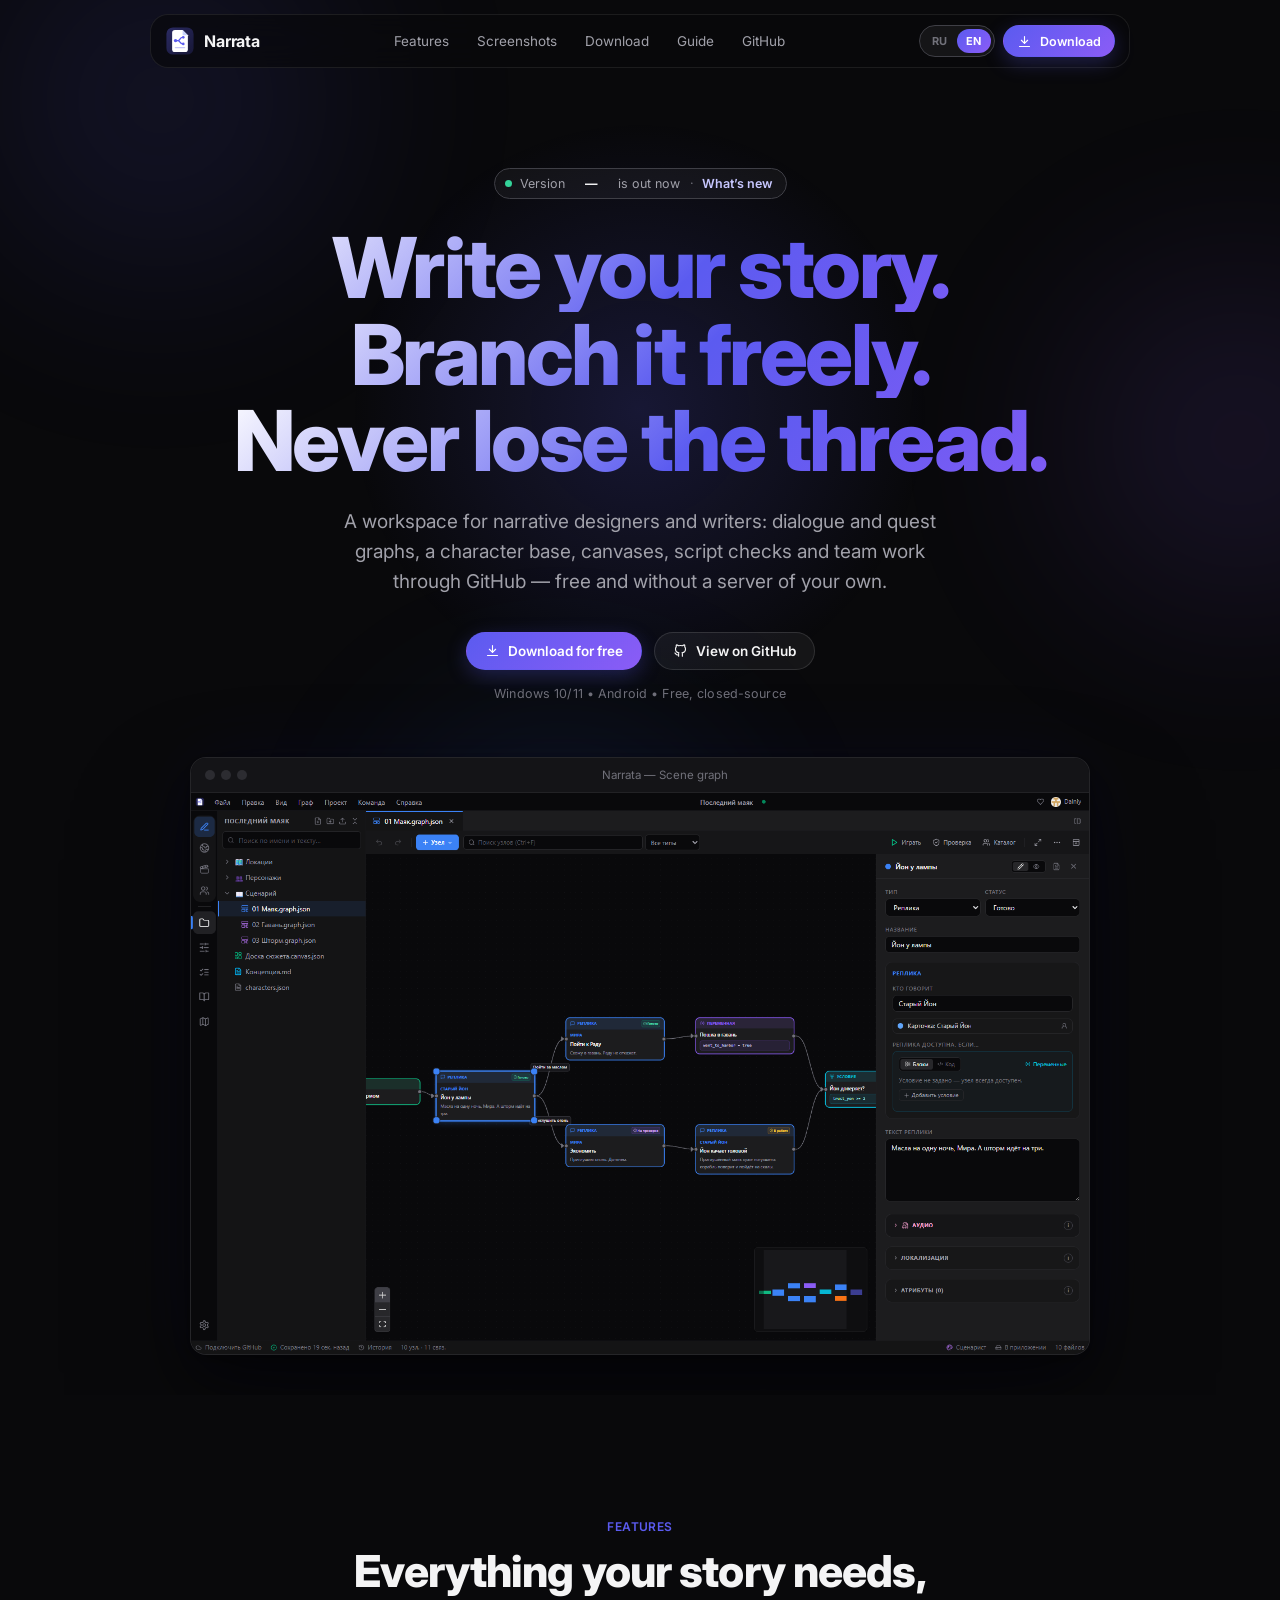
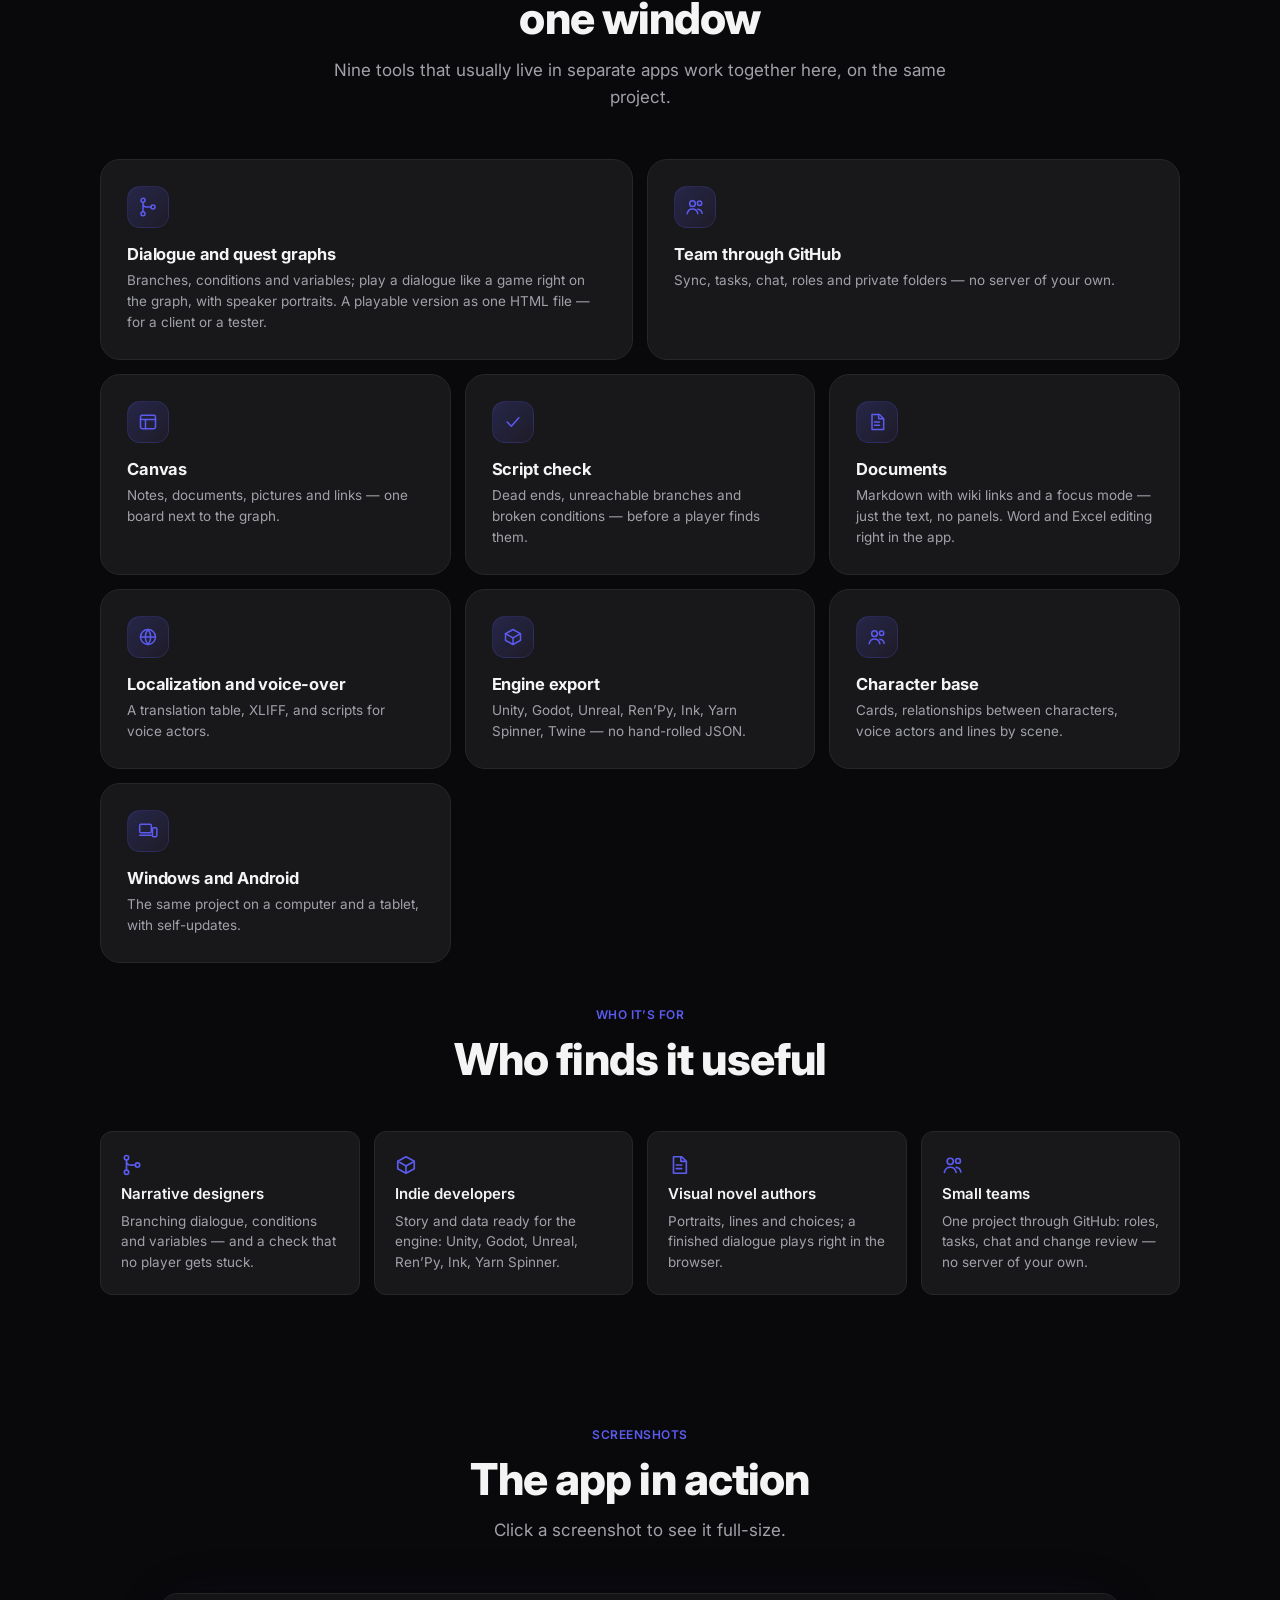
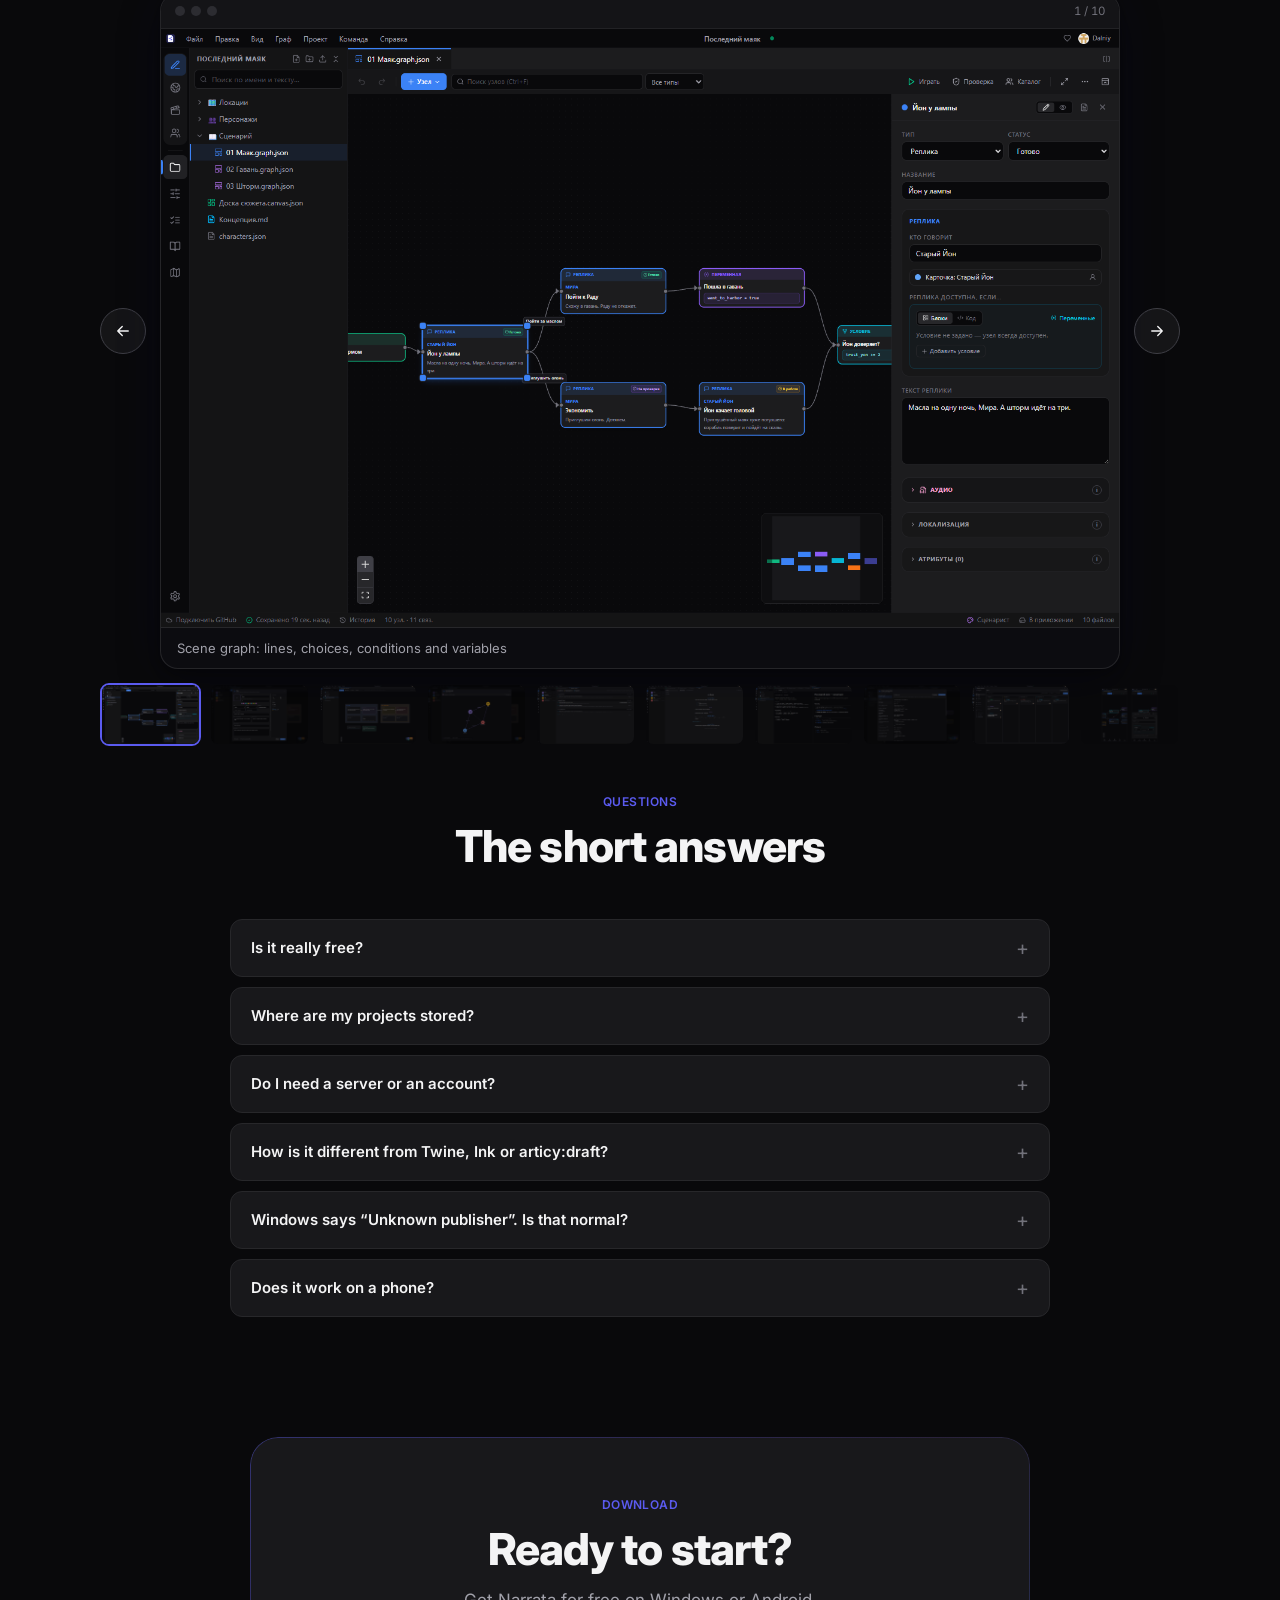
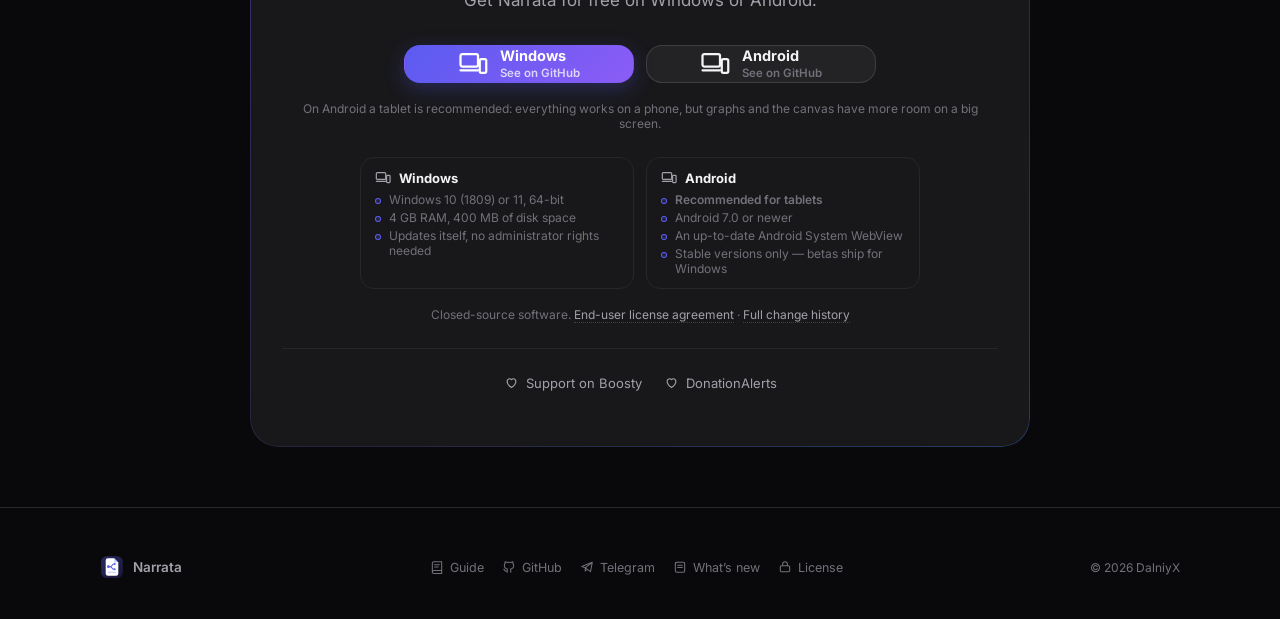
==== docs/index.html @ 2a64afdf "Сайт: index.html" ====
<!doctype html>
<html lang="ru" class="i18n-boot">
<head>
<meta charset="UTF-8">
<meta name="viewport" content="width=device-width, initial-scale=1, maximum-scale=1, user-scalable=no, viewport-fit=cover">
<title>Narrata — рабочая среда нарративного дизайнера</title>
<meta name="description" content="Графы диалогов и квестов, база персонажей, холст, проверка сценария и команда через GitHub — без своего сервера. Windows и Android.">
<meta name="theme-color" content="#09090b">
<link rel="icon" type="image/svg+xml" href="icon.svg">

<!-- Open Graph: сама страница может стать превью при расшаривании ссылки -->
<meta property="og:type" content="website">
<meta property="og:site_name" content="Narrata">
<meta property="og:title" content="Narrata — рабочая среда нарративного дизайнера">
<meta property="og:description" content="Графы диалогов и квестов, база персонажей, холст, проверка сценария и команда через GitHub — без своего сервера.">
<!-- Превью ссылки: карточка «Превью ссылки на сайт» из Narrata Studio (npm run og:image). Адрес — абсолютный: так его понимают Telegram, Discord и соцсети. -->
<meta property="og:image" content="https://dalniyx.github.io/narrata-releases/og-image.png">
<meta property="og:image:width" content="1200">
<meta property="og:image:height" content="630">
<meta property="og:url" content="https://dalniyx.github.io/narrata-releases/">
<meta name="twitter:card" content="summary_large_image">
<meta name="twitter:image" content="https://dalniyx.github.io/narrata-releases/og-image.png">

<link rel="preconnect" href="https://fonts.googleapis.com">
<link rel="preconnect" href="https://fonts.gstatic.com" crossorigin>
<link href="https://fonts.googleapis.com/css2?family=Inter:wght@400;500;600;700;800&display=swap" rel="stylesheet">

<link rel="stylesheet" href="site.css?v=2ef91d8f">
</head>
<body>

<a class="skip-link" href="#main" data-i18n="skip">К содержимому</a>
<div class="scroll-progress" id="scrollProgress"></div>

<div class="ambient" aria-hidden="true"><span></span><span></span><span></span></div>

<!-- спрайт иконок: один набор, переиспользуется через <use> -->
<svg width="0" height="0" style="position:absolute" aria-hidden="true">
  <defs>
    <linearGradient id="logoGrad" x1="0" y1="0" x2="1" y2="1">
      <stop offset="0" stop-color="#2a2a63"/><stop offset="1" stop-color="#171736"/>
    </linearGradient>
    <symbol id="i-logo" viewBox="0 0 512 512">
      <rect x="24" y="24" width="464" height="464" rx="112" fill="url(#logoGrad)"/>
      <g transform="translate(256 256) scale(1.12) translate(-256 -256)">
        <path d="M136 132 a44 44 0 0 1 44 -44 h116 l80 80 v212 a44 44 0 0 1 -44 44 h-152 a44 44 0 0 1 -44 -44 z" fill="#ffffff"/>
        <path d="M296 88 l80 80 h-80 z" fill="#c7d2fe"/>
        <g stroke="#5b5bf0" stroke-width="20" stroke-linecap="round" fill="none">
          <path d="M196 250 H224 C 256 250, 256 200, 292 200"/>
          <path d="M224 250 C 256 250, 256 300, 292 300"/>
          <path d="M186 356 H326" opacity="0.35"/>
        </g>
        <circle cx="188" cy="250" r="26" fill="#5b5bf0"/>
        <circle cx="306" cy="200" r="20" fill="#5b5bf0"/>
        <circle cx="306" cy="300" r="20" fill="#5b5bf0"/>
      </g>
    </symbol>
    <symbol id="i-download" viewBox="0 0 24 24"><path d="M12 4v11M7 10l5 5 5-5M4 20h16"/></symbol>
    <symbol id="i-github" viewBox="0 0 24 24"><path d="M9 19c-4.3 1.4-4.3-2.5-6-3m12 5v-3.5c0-1 .1-1.4-.5-2 2.8-.3 5.5-1.4 5.5-6a4.6 4.6 0 0 0-1.3-3.2 4.2 4.2 0 0 0-.1-3.2s-1.1-.3-3.5 1.3a12.3 12.3 0 0 0-6.2 0C6.5 2.8 5.4 3.1 5.4 3.1a4.2 4.2 0 0 0-.1 3.2A4.6 4.6 0 0 0 4 9.5c0 4.6 2.7 5.7 5.5 6-.6.6-.6 1.2-.5 2V21"/></symbol>
    <symbol id="i-branch" viewBox="0 0 24 24"><circle cx="6" cy="4" r="2.4"/><circle cx="6" cy="20" r="2.4"/><circle cx="18" cy="12" r="2.4"/><path d="M6 6.4v11.2M6 8c0 5 5 4 10 4"/></symbol>
    <symbol id="i-users" viewBox="0 0 24 24"><circle cx="9" cy="8" r="3.4"/><path d="M2.6 20c.8-3.6 3.3-5.6 6.4-5.6s5.6 2 6.4 5.6"/><circle cx="17.5" cy="7.5" r="2.6"/><path d="M15.4 14.6c2.6.2 4.6 2 5.2 5"/></symbol>
    <symbol id="i-layout" viewBox="0 0 24 24"><rect x="3" y="4" width="18" height="16" rx="2"/><path d="M3 9h18M9 9v11"/></symbol>
    <symbol id="i-check" viewBox="0 0 24 24"><path d="M5 12l5 5 9-10"/></symbol>
    <symbol id="i-file" viewBox="0 0 24 24"><path d="M6 3h9l5 5v13H6z"/><path d="M14 3v5h5M9 12h6M9 16h6"/></symbol>
    <symbol id="i-globe" viewBox="0 0 24 24"><circle cx="12" cy="12" r="9"/><path d="M3 12h18M12 3a14 14 0 0 1 0 18M12 3a14 14 0 0 0 0 18"/></symbol>
    <symbol id="i-package" viewBox="0 0 24 24"><path d="M21 8l-9-5-9 5 9 5 9-5z"/><path d="M3 8v8l9 5 9-5V8M12 13v8"/></symbol>
    <symbol id="i-devices" viewBox="0 0 24 24"><rect x="2" y="4" width="14" height="10" rx="1.4"/><path d="M2 17h14"/><rect x="17.4" y="8" width="5.2" height="11" rx="1.2"/></symbol>
    <symbol id="i-lock" viewBox="0 0 24 24"><rect x="4" y="10" width="16" height="10" rx="2"/><path d="M8 10V7a4 4 0 0 1 8 0v3"/></symbol>
    <symbol id="i-heart" viewBox="0 0 24 24"><path d="M12 20s-7-4.4-7-10a4 4 0 0 1 7-2.6A4 4 0 0 1 19 10c0 5.6-7 10-7 10z"/></symbol>
    <symbol id="i-scroll" viewBox="0 0 24 24"><path d="M7 4h11a2 2 0 0 1 2 2v13a2 2 0 0 1-2 2H7a3 3 0 0 1-3-3V7a3 3 0 0 1 3-3z"/><path d="M4 7a3 3 0 0 1 3-3M8 9h8M8 13h8"/></symbol>
    <symbol id="i-x" viewBox="0 0 24 24"><path d="M6 6l12 12M18 6L6 18"/></symbol>
    <symbol id="i-arrow" viewBox="0 0 24 24"><path d="M5 12h14M13 6l6 6-6 6"/></symbol>
    <symbol id="i-book" viewBox="0 0 24 24"><path d="M4 5.5A2.5 2.5 0 0 1 6.5 3H20v15H6.5A2.5 2.5 0 0 0 4 20.5z"/><path d="M4 20.5A2.5 2.5 0 0 0 6.5 23H20v-5M8 8h8M8 12h6"/></symbol>
    <symbol id="i-send" viewBox="0 0 24 24"><path d="M21 4L3 11l6 2.5M21 4l-3 16-9-6.5M21 4L9 13.5V19l3-3"/></symbol>
    <symbol id="i-star" viewBox="0 0 24 24"><path d="M12 3l2.8 5.9 6.4.7-4.8 4.4 1.3 6.3L12 17.2 6.3 20.3l1.3-6.3-4.8-4.4 6.4-.7z"/></symbol>
  </defs>
</svg>

<header class="site" id="siteHeader">
  <nav class="nav-row" data-i18n-aria="nav.ariaMain" aria-label="Основная навигация">
    <a href="#top" class="brand">
      <svg class="logo-mark" aria-hidden="true"><use href="#i-logo"/></svg>
      <span class="brand-name">Narrata</span>
    </a>
    <div class="nav-links" id="navLinks">
      <a href="#features" data-i18n="nav.features">Возможности</a>
      <a href="#screenshots" data-i18n="nav.screenshots">Скриншоты</a>
      <a href="#roadmap" data-i18n="nav.roadmap" id="navRoadmap" hidden>Планы</a>
      <a href="#download" data-i18n="nav.download">Загрузка</a>
      <a href="guide.html" data-i18n="nav.guide">Руководство</a>
      <a data-link="github" href="https://github.com/DalniyX/narrata-releases" target="_blank" rel="noopener">GitHub</a>
    </div>
    <div class="nav-right">
      <a class="nav-guide" href="guide.html" data-i18n-aria="nav.guide" aria-label="Руководство" title="Руководство"><svg class="icon" aria-hidden="true"><use href="#i-book"/></svg></a>
      <div class="lang-switch" id="langSwitch" data-lang="ru" role="group" aria-label="Язык страницы / Page language">
        <span class="lang-thumb" aria-hidden="true"></span>
        <button type="button" data-lang-btn="ru" aria-pressed="true">RU</button>
        <button type="button" data-lang-btn="en" aria-pressed="false">EN</button>
      </div>
      <a class="btn btn-primary btn-sm" id="navDownload" data-link="latest" href="https://github.com/DalniyX/narrata-releases/releases/latest">
        <svg class="icon" aria-hidden="true"><use href="#i-download"/></svg>
        <span data-i18n="nav.cta">Скачать</span>
      </a>
    </div>
  </nav>
</header>

<main id="main">

  <!-- ===== HERO ===== -->
  <section class="hero" id="top">
    <div class="cursor-glow" id="cursorGlow" aria-hidden="true"></div>
    <div class="container" style="position:relative">

      <div class="reveal">
        <a class="badge" id="badgeLink" href="changelog.html">
          <span class="dot" aria-hidden="true"></span>
          <span data-i18n="hero.badgePrefix">Версия</span>&nbsp;<b id="badgeVersion"><span class="skel"></span></b>&nbsp;<span data-i18n="hero.badgeSuffix">уже доступна</span>
          <span class="more" data-i18n="hero.badgeMore">Что нового</span>
        </a>
      </div>

      <h1 class="reveal d1">
        <span class="grad" data-i18n="hero.line1">Пишите истории.</span>
        <span class="grad" data-i18n="hero.line2">Стройте миры.</span>
        <span class="grad" data-i18n="hero.line3">Не теряйте нить.</span>
      </h1>

      <p class="lead reveal d2" style="margin-left:auto;margin-right:auto" data-i18n="hero.subtitle">
        Рабочая среда нарративного дизайнера и сценариста: графы диалогов и квестов, база персонажей, холст,
        проверка сценария и командная работа через GitHub — бесплатно и без своего сервера.
      </p>

      <div class="hero-cta reveal d3">
        <a class="btn btn-primary" id="heroDownload" data-link="latest" href="https://github.com/DalniyX/narrata-releases/releases/latest">
          <svg class="icon" aria-hidden="true"><use href="#i-download"/></svg>
          <span id="heroDownloadLabel" data-i18n="hero.cta">Скачать бесплатно</span>
        </a>
        <a class="btn btn-glass" data-link="github" href="https://github.com/DalniyX/narrata-releases" target="_blank" rel="noopener">
          <svg class="icon" aria-hidden="true"><use href="#i-github"/></svg>
          <span data-i18n="hero.ctaGithub">Репозиторий на GitHub</span>
        </a>
      </div>

      <p class="hero-req reveal d3" data-i18n="hero.requirements">Windows 10/11 • Android • Бесплатно, закрытый код</p>

      <div class="stat-row reveal d4" id="statRow" hidden>
        <span class="stat" id="statStarsWrap" hidden><svg class="icon" aria-hidden="true"><use href="#i-star"/></svg><b id="statStars">0</b>&nbsp;<span data-i18n="hero.statStars">на GitHub</span></span>
        <span class="stat" id="statDownloadsWrap" hidden><svg class="icon" aria-hidden="true"><use href="#i-download"/></svg><b id="statDownloads">0</b>&nbsp;<span data-i18n="hero.statDownloads">скачиваний</span></span>
      </div>

      <div class="mockup-wrap reveal d4">
        <div class="mockup">
          <div class="mockup-bar">
            <div class="dots"><i></i><i></i><i></i></div>
            <span class="title" id="mockupTitle" data-i18n="hero.mockupTitle">Narrata — Граф сцены</span>
          </div>
          <div class="mockup-imgwrap">
            <img src="screenshots/01-graph.png" width="1600" height="1000" alt="" loading="eager" fetchpriority="high">
          </div>
        </div>
      </div>
    </div>
  </section>

  <!-- ===== FEATURES ===== -->
  <section class="features" id="features">
    <div class="container">
      <div class="section-head reveal">
        <span class="eyebrow" data-i18n="features.eyebrow">Возможности</span>
        <h2 class="title" data-i18n="features.title">Всё для истории — в одном окне</h2>
        <p class="lead" data-i18n="features.subtitle">Девять сред, которые обычно живут в разных программах, здесь работают вместе с одним проектом.</p>
      </div>

      <div class="bento" id="bento"><!-- карточки вставляются скриптом из словаря --></div>
    </div>
  </section>

  <!-- ===== ДЛЯ КОГО ===== -->
  <section class="audience" id="audience">
    <div class="container">
      <div class="section-head reveal">
        <span class="eyebrow" data-i18n="audience.eyebrow">Для кого</span>
        <h2 class="title" data-i18n="audience.title">Кому это пригодится</h2>
      </div>
      <div class="aud-grid">
        <div class="aud-card reveal"><svg class="icon" aria-hidden="true"><use href="#i-branch"/></svg><b data-i18n="audience.narrative">Нарративным дизайнерам</b><span data-i18n="audience.narrativeText">Ветвящиеся диалоги, условия и переменные — и проверка, что игрок нигде не застрянет.</span></div>
        <div class="aud-card reveal d1"><svg class="icon" aria-hidden="true"><use href="#i-package"/></svg><b data-i18n="audience.indie">Инди-разработчикам</b><span data-i18n="audience.indieText">История и данные готовы к движку: Unity, Godot, Unreal, Ren’Py, Ink, Yarn Spinner.</span></div>
        <div class="aud-card reveal d2"><svg class="icon" aria-hidden="true"><use href="#i-file"/></svg><b data-i18n="audience.novel">Авторам визуальных новелл</b><span data-i18n="audience.novelText">Портреты, реплики и выборы; готовый диалог можно пройти прямо в браузере.</span></div>
        <div class="aud-card reveal d3"><svg class="icon" aria-hidden="true"><use href="#i-users"/></svg><b data-i18n="audience.teams">Небольшим командам</b><span data-i18n="audience.teamsText">Общий проект через GitHub: роли, задачи, чат и проверка правок — без своего сервера.</span></div>
      </div>
    </div>
  </section>

  <!-- ===== GALLERY ===== -->
  <section class="gallery" id="screenshots">
    <div class="container">
      <div class="section-head reveal">
        <span class="eyebrow" data-i18n="gallery.eyebrow">Скриншоты</span>
        <h2 class="title" data-i18n="gallery.title">Программа в деле</h2>
        <p class="lead" data-i18n="gallery.subtitle">Щёлкните по снимку, чтобы рассмотреть крупнее.</p>
      </div>

      <div class="showcase reveal">
        <button type="button" class="sc-arrow" id="scPrev" data-i18n-aria="gallery.prev" aria-label="Назад"><svg class="icon" style="transform:scaleX(-1)" aria-hidden="true"><use href="#i-arrow"/></svg></button>
        <figure class="sc-frame">
          <div class="sc-bar">
            <div class="dots" aria-hidden="true"><i></i><i></i><i></i></div>
            <span class="sc-counter" id="scCounter">1 / 10</span>
          </div>
          <div class="sc-imgwrap" id="scImgWrap" role="button" tabindex="0" data-i18n-aria="gallery.zoom" aria-label="Смотреть крупнее"></div>
          <figcaption class="sc-cap" id="scCap"></figcaption>
        </figure>
        <button type="button" class="sc-arrow" id="scNext" data-i18n-aria="gallery.next" aria-label="Вперёд"><svg class="icon" aria-hidden="true"><use href="#i-arrow"/></svg></button>
      </div>
      <div class="thumb-rail reveal" id="thumbRail" data-i18n-aria="gallery.ariaLabel" aria-label="Скриншоты программы"></div>
    </div>
  </section>

  <!-- ===== ПЛАНЫ: roadmap.json из репозитория релизов, ведётся в Narrata Studio ===== -->
  <section class="roadmap" id="roadmap" hidden>
    <div class="container">
      <div class="section-head reveal">
        <span class="eyebrow" data-i18n="roadmap.eyebrow">Планы</span>
        <h2 class="title" data-i18n="roadmap.title">Что готовим дальше</h2>
        <p class="lead" data-i18n="roadmap.subtitle">Над чем идёт работа и что запланировано. Список обновляется вместе с программой.</p>
      </div>
      <div class="rm-grid" id="roadmapGrid"></div>
      <p class="rm-foot" id="roadmapFoot" hidden></p>
    </div>
  </section>

  <!-- ===== ЧАСТЫЕ ВОПРОСЫ ===== -->
  <section class="faq" id="faq">
    <div class="container">
      <div class="section-head reveal">
        <span class="eyebrow" data-i18n="faq.eyebrow">Вопросы</span>
        <h2 class="title" data-i18n="faq.title">Коротко о главном</h2>
      </div>
      <div class="faq-list reveal">
        <details class="faq-item"><summary data-i18n="faq.q1">Это правда бесплатно?</summary><p data-i18n="faq.a1">Да. Без подписок, рекламы и платных функций: все возможности доступны сразу. Поддержать разработку можно по желанию — на Boosty или разовым донатом.</p></details>
        <details class="faq-item"><summary data-i18n="faq.q2">Где хранятся мои проекты?</summary><p data-i18n="faq.a2">У вас: папкой на диске или внутри программы. Графы и документы — обычные файлы JSON и Markdown, их можно открыть и без Narrata. Ничего не уходит в интернет, пока вы сами не подключите репозиторий GitHub.</p></details>
        <details class="faq-item"><summary data-i18n="faq.q3">Нужен ли сервер или аккаунт?</summary><p data-i18n="faq.a3">Нет. Программа работает без аккаунта и без сервера. GitHub нужен, только если хотите синхронизацию между устройствами или командную работу — хватит бесплатного репозитория.</p></details>
        <details class="faq-item"><summary data-i18n="faq.q4">Чем отличается от Twine, Ink или articy:draft?</summary><p data-i18n="faq.a4">Narrata — рабочая среда целиком: граф, персонажи, документы и холст в одном проекте, с проверкой сценария и командной работой. Ink и Yarn Spinner — языки сценариев, и Narrata в них экспортирует; из Twine и Ink можно импортировать. От articy:draft отличается тем, что бесплатна и хранит проект обычными файлами.</p></details>
        <details class="faq-item"><summary data-i18n="faq.q5">Windows пишет «Неизвестный издатель». Это нормально?</summary><p data-i18n="faq.a5">Да. У установщика пока нет платной цифровой подписи. Нажмите «Подробнее» → «Выполнить в любом случае». Файлы выкладываются только на странице релизов GitHub — скачивайте оттуда.</p></details>
        <details class="faq-item"><summary data-i18n="faq.q6">Работает ли на телефоне?</summary><p data-i18n="faq.a6">Да, есть версия для Android с теми же проектами и самообновлением. Удобнее всего на планшете: графу и холсту нужен простор.</p></details>
      </div>
    </div>
  </section>

  <!-- ===== DOWNLOAD / CTA ===== -->
  <section class="download" id="download">
    <div class="container">
      <div class="cta-card reveal">
        <span class="eyebrow" data-i18n="download.eyebrow">Загрузка</span>
        <h2 class="title" data-i18n="download.title">Готовы начать?</h2>
        <p class="lead" data-i18n="download.subtitle">Скачайте Narrata бесплатно для Windows или Android.</p>

        <div class="download-grid">
          <a class="btn dl-btn btn-primary" id="dlWin" data-link="latest" href="https://github.com/DalniyX/narrata-releases/releases/latest">
            <svg class="icon platform-icon" aria-hidden="true"><use href="#i-devices"/></svg>
            <span class="dl-text"><b data-i18n="download.windows">Windows</b><small id="dlWinMeta" data-i18n="download.loading">Определяем версию…</small></span>
          </a>
          <a class="btn dl-btn btn-glass" id="dlAndroid" data-link="latest" href="https://github.com/DalniyX/narrata-releases/releases/latest">
            <svg class="icon platform-icon" aria-hidden="true"><use href="#i-devices"/></svg>
            <span class="dl-text"><b data-i18n="download.android">Android</b><small id="dlAndroidMeta" data-i18n="download.loading">Определяем версию…</small></span>
          </a>
        </div>

        <p class="fine-print" data-i18n="download.androidTablet">На Android рекомендуется планшет: на телефоне всё работает, но графам и холсту на большом экране просторнее.</p>
        <p class="fine-print" id="otherPlatformNote" hidden data-i18n="download.otherPlatform">Сборки для вашей системы нет — доступны Windows и Android.</p>

        <div class="req-grid" aria-label="Минимальные требования">
          <div class="req-card">
            <div class="req-head"><svg class="icon" aria-hidden="true"><use href="#i-devices"/></svg><b data-i18n="req.windows">Windows</b></div>
            <ul>
              <li data-i18n="req.winOs">Windows 10 (1809) или 11, 64-бит</li>
              <li data-i18n="req.winRam">4 ГБ памяти, 400 МБ на диске</li>
              <li data-i18n="req.winUpdates">Обновляется сама, без прав администратора</li>
            </ul>
          </div>
          <div class="req-card">
            <div class="req-head"><svg class="icon" aria-hidden="true"><use href="#i-devices"/></svg><b data-i18n="req.android">Android</b></div>
            <ul>
              <li data-i18n="req.androidTablet" style="font-weight:600">Рекомендуется для планшетов</li>
              <li data-i18n="req.androidOs">Android 7.0 и новее</li>
              <li data-i18n="req.androidWebView">Свежий Android System WebView</li>
              <li data-i18n="req.androidStable">Только стабильные версии — беты выходят для Windows</li>
            </ul>
          </div>
        </div>

        <p class="fine-print">
          <span data-i18n="download.closedSource">Программа с закрытым исходным кодом.</span>
          <a data-link="license" href="https://github.com/DalniyX/narrata-releases/blob/HEAD/LICENSE.md" target="_blank" rel="noopener" data-i18n="download.license">Лицензионное соглашение</a>
          <span class="sep">&middot;</span>
          <a href="changelog.html" id="changelogLink" data-i18n="download.changelog">История изменений</a>
        </p>

        <div class="support-row" id="supportRow">
          <a data-link="boosty" href="https://boosty.to/narrata/donate" target="_blank" rel="noopener">
            <svg class="icon" aria-hidden="true"><use href="#i-heart"/></svg>
            <span data-i18n="download.boosty">Поддержать на Boosty</span>
          </a>
          <a data-link="donationAlerts" href="https://dalink.to/dalniyx" target="_blank" rel="noopener">
            <svg class="icon" aria-hidden="true"><use href="#i-heart"/></svg>
            <span data-i18n="download.donationAlerts">DonationAlerts</span>
          </a>
          <a data-link="tbank" href="#" target="_blank" rel="noopener" hidden>
            <svg class="icon" aria-hidden="true"><use href="#i-heart"/></svg>
            <span data-i18n="download.tbank">Т-Банк</span>
          </a>
        </div>
      </div>
    </div>
  </section>

</main>

<footer>
  <div class="container foot-row">
    <div class="foot-brand">
      <svg class="logo-mark" aria-hidden="true"><use href="#i-logo"/></svg>
      Narrata
    </div>
    <div class="foot-links">
      <a href="guide.html"><svg class="icon" aria-hidden="true"><use href="#i-book"/></svg><span data-i18n="nav.guide">Руководство</span></a>
      <a data-link="github" href="https://github.com/DalniyX/narrata-releases" target="_blank" rel="noopener"><svg class="icon" aria-hidden="true"><use href="#i-github"/></svg>GitHub</a>
      <a data-link="telegram" href="https://t.me/DalniyX" target="_blank" rel="noopener"><svg class="icon" aria-hidden="true"><use href="#i-send"/></svg>Telegram</a>
      <a data-link="discord" href="#" target="_blank" rel="noopener" hidden><svg class="icon" aria-hidden="true"><use href="#i-users"/></svg>Discord</a>
      <a href="changelog.html" id="footChangelog"><svg class="icon" aria-hidden="true"><use href="#i-scroll"/></svg><span data-i18n="footer.changelog">История изменений</span></a>
      <a data-link="license" href="https://github.com/DalniyX/narrata-releases/blob/HEAD/LICENSE.md" target="_blank" rel="noopener"><svg class="icon" aria-hidden="true"><use href="#i-lock"/></svg><span data-i18n="footer.license">Лицензия</span></a>
    </div>
    <p class="foot-copy" id="copyLine">&copy; 2026 DalniyX</p>
  </div>
</footer>

<!-- ===== ЛАЙТБОКС ===== -->
<div class="lightbox" id="lightbox" role="dialog" aria-modal="true" aria-hidden="true">
  <button type="button" class="lb-close" id="lbClose" data-i18n-aria="lightbox.close" aria-label="Закрыть"><svg class="icon" aria-hidden="true"><use href="#i-x"/></svg></button>
  <button type="button" class="lb-arrow prev" id="lbPrev" data-i18n-aria="lightbox.prev" aria-label="Предыдущий"><svg class="icon" style="transform:scaleX(-1)"><use href="#i-arrow"/></svg></button>
  <button type="button" class="lb-arrow next" id="lbNext" data-i18n-aria="lightbox.next" aria-label="Следующий"><svg class="icon"><use href="#i-arrow"/></svg></button>
  <figure>
    <img id="lbImg" src="" alt="">
    <figcaption id="lbCap"></figcaption>
  </figure>
</div>

<!-- кнопка «Наверх» — появляется при прокрутке вниз -->
<div class="to-top-dock"><button type="button" class="to-top" id="toTop" data-i18n-aria="nav.toTop" aria-label="Наверх"><svg class="icon" aria-hidden="true"><use href="#i-arrow"/></svg></button></div>

<script src="site-config.js?v=ed52b9a5"></script>
<script src="i18n.js?v=6de3c2c9"></script>
<script src="app.js?v=c5f56a3b"></script>
<script>
  // Снимаем блокировку показа страницы сразу после того, как app.js подставил тексты.
  document.documentElement.classList.remove('i18n-boot');
</script>
</body>
</html>
---- docs/site.css ----
/* Стили сайта: общие для главной (index.html) и руководства (guide.html). */
/* ============================================================
   Палитра — те же токены, что в Narrata и Narrata Studio:
   тёмный нейтральный фон, синий акцент по умолчанию (#3b82f6),
   индиго логотипа (#5b5bf0) для градиентных акцентов.
   Сайт держит один стиль (тёмный) — как и сама программа.
   ============================================================ */
:root {
  --bg: #09090b;
  --bg-soft: #0c0c10;
  --panel: #111113;
  --card: #18181b;
  --card-hover: #1c1c20;
  --line: #27272a;
  --line-strong: #3f3f46;
  --text: #f4f4f5;
  --muted: #a1a1aa;
  --faint: #71717a;
  --accent: #3b82f6;
  --accent-2: #5b5bf0;
  --accent-3: #8b5cf6;
  --accent-soft: rgba(91, 91, 240, .16);
  --ok: #34d399;
  --radius: 20px;
  --radius-sm: 12px;
  --container: 1120px;
  --ease: cubic-bezier(.16, 1, .3, 1);
}

/* Пока язык не определён и тексты не подставлены — страница скрыта,
   чтобы не мелькнуть русским текстом иностранному посетителю. Снимается
   маленьким скриптом в конце body сразу после первого рендера текста. */
html.i18n-boot body { visibility: hidden; }

* { box-sizing: border-box; }
/* overflow-x: hidden — на html, а не на body: на body это ломает position: sticky в шапке
   (любой предок с overflow, отличным от visible, перестаёт быть «просто предком» для sticky —
   он сам становится границей прилипания). На html такого эффекта нет, он и так корень прокрутки. */
/* Щипок не меняет масштаб страницы (meta viewport + touch-action): страница сама адаптивная. */
html { scroll-behavior: smooth; overflow-x: hidden; touch-action: pan-x pan-y; }
@media (prefers-reduced-motion: reduce) {
  html { scroll-behavior: auto; }
}
body {
  margin: 0;
  background: var(--bg);
  color: var(--text);
  font-family: "Inter", -apple-system, "Segoe UI", system-ui, sans-serif;
  -webkit-font-smoothing: antialiased;
  text-rendering: optimizeLegibility;
}
/* Классы вроде .stat-row задают свой display: flex — без этого правила [hidden] на них не работал бы. */
[hidden] { display: none !important; }
img { max-width: 100%; display: block; }
a { color: inherit; text-decoration: none; }
button { font: inherit; color: inherit; background: none; border: 0; cursor: pointer; }
.sr-only { position: absolute; width: 1px; height: 1px; padding: 0; margin: -1px; overflow: hidden; clip: rect(0,0,0,0); white-space: nowrap; border: 0; }
.container { max-width: var(--container); margin: 0 auto; padding: 0 20px; }
@media (max-width: 480px) { .container { padding: 0 16px; } }
.icon { width: 1em; height: 1em; stroke: currentColor; fill: none; stroke-width: 1.8; stroke-linecap: round; stroke-linejoin: round; flex: none; }

/* Пропустить к содержимому — для тех, кто ходит с клавиатуры */
.skip-link {
  position: fixed; top: -60px; left: 16px; z-index: 100;
  background: var(--accent-2); color: #fff; padding: 10px 16px; border-radius: 10px;
  font-weight: 600; font-size: 14px; transition: top .2s var(--ease);
}
.skip-link:focus { top: 16px; }

/* ---------- фон: медленно плавающие цветные пятна ---------- */
.ambient { position: fixed; inset: 0; z-index: 0; overflow: hidden; pointer-events: none; }
.ambient span {
  position: absolute; border-radius: 50%; filter: blur(90px); opacity: .16;
  animation: drift 22s ease-in-out infinite;
}
.ambient span:nth-child(1) { width: 560px; height: 560px; top: -180px; left: -120px; background: radial-gradient(circle, var(--accent-2), transparent 70%); }
.ambient span:nth-child(2) { width: 520px; height: 520px; top: 20%; right: -220px; background: radial-gradient(circle, var(--accent-3), transparent 70%); animation-delay: -7s; animation-duration: 26s; }
.ambient span:nth-child(3) { width: 480px; height: 480px; bottom: -220px; left: 25%; background: radial-gradient(circle, var(--accent), transparent 70%); animation-delay: -14s; animation-duration: 30s; }
@keyframes drift {
  0%, 100% { transform: translate(0, 0) scale(1); }
  33% { transform: translate(30px, -40px) scale(1.08); }
  66% { transform: translate(-25px, 25px) scale(0.96); }
}
@media (prefers-reduced-motion: reduce) { .ambient span { animation: none; } }
@media (max-width: 720px) { .ambient span { filter: blur(60px); opacity: .12; } }

/* Курсор-реактивное свечение за заголовком — тонкая деталь, выключается на тач-устройствах.
   Слой лежит на всю ширину секции (а не контейнера): раньше он кончался в 20 % за краем контейнера,
   и на широких экранах градиент обрезался вертикальной кромкой. Снизу — мягкое затухание маской,
   чтобы у нижней границы секции тоже не было среза. */
.hero { position: relative; overflow: hidden; }
.cursor-glow {
  position: absolute; inset: 0; z-index: 0; pointer-events: none; opacity: 0;
  background: radial-gradient(480px circle at var(--gx, 50%) var(--gy, 30%), rgba(91,91,240,.18), transparent 60%);
  -webkit-mask-image: linear-gradient(to bottom, #000 60%, transparent); mask-image: linear-gradient(to bottom, #000 60%, transparent);
  transition: opacity .4s ease;
}
.hero > .container { z-index: 1; }
.has-hover .cursor-glow { opacity: 1; }

/* ---------- прогресс прокрутки ---------- */
.scroll-progress { position: fixed; top: 0; left: 0; height: 2px; background: linear-gradient(90deg, var(--accent-2), var(--accent-3)); z-index: 60; width: 0%; transition: width .1s linear; }

/* ---------- шапка ---------- */
/* Шапка стоит вверху страницы и при прокрутке уезжает вместе с ней — не закрывает текст.
   Вернуться наверх — круглая кнопка .to-top внизу справа. */
header.site {
  position: relative; z-index: 50;
  width: calc(100% - 28px); max-width: 980px; margin: 14px auto 0; border-radius: 18px;
  background: rgba(9, 9, 11, .7); backdrop-filter: blur(18px) saturate(160%); -webkit-backdrop-filter: blur(18px) saturate(160%);
  border: 1px solid rgba(255,255,255,.08); transition: box-shadow .3s ease, background .3s ease;
}
header.site.scrolled { box-shadow: 0 10px 40px rgba(0,0,0,.45); background: rgba(9,9,11,.86); }
.nav-row { display: flex; align-items: center; justify-content: space-between; gap: 12px; padding: 10px 14px; }
.brand { display: flex; align-items: center; gap: 9px; }
.logo-mark { width: 30px; height: 30px; border-radius: 9px; overflow: hidden; flex: none; }
.brand-name { font-weight: 700; letter-spacing: -.01em; font-size: 16px; }
.nav-links { display: none; align-items: center; gap: 4px; }
@media (min-width: 780px) { .nav-links { display: flex; } }
.nav-links a { font-size: 13.5px; color: var(--muted); padding: 8px 12px; border-radius: 9px; transition: color .2s ease, background .2s ease; }
.nav-links a:hover, .nav-links a.active { color: var(--text); background: rgba(255,255,255,.05); }
.nav-right { display: flex; align-items: center; gap: 8px; }
@media (max-width: 380px) {
  header.site { width: calc(100% - 16px); margin-top: 8px; border-radius: 16px; }
  .nav-row { padding: 8px 8px 8px 12px; }
  .brand-name { display: none; }
}
/* Пока в шапке нет полных ссылок (они появляются с 780px), кнопке «Скачать» оставляем только
   иконку — компактнее и меньше толкучки рядом с переключателем языка. Подпись остаётся в aria-label. */
@media (max-width: 779px) {
  #navDownload { width: 38px; height: 38px; padding: 0; border-radius: 50%; }
  #navDownload span { display: none; }
}

/* переключатель языка: два сегмента с бегунком */
.lang-switch { position: relative; display: flex; background: rgba(255,255,255,.05); border: 1px solid var(--line-strong); border-radius: 999px; padding: 3px; }
.lang-switch button { position: relative; z-index: 1; width: 34px; height: 24px; border-radius: 999px; font-size: 11px; font-weight: 700; letter-spacing: .02em; color: var(--faint); transition: color .25s ease; }
.lang-switch button[aria-pressed="true"] { color: #fff; }
.lang-thumb { position: absolute; top: 3px; left: 3px; width: 34px; height: 24px; border-radius: 999px; background: linear-gradient(135deg, var(--accent-2), var(--accent-3)); transition: transform .28s var(--ease); }
.lang-switch[data-lang="en"] .lang-thumb { transform: translateX(34px); }

.btn {
  display: inline-flex; align-items: center; justify-content: center; gap: 8px;
  height: 38px; padding: 0 18px; border-radius: 999px; font-size: 13.5px; font-weight: 600;
  white-space: nowrap; transition: transform .25s var(--ease), box-shadow .25s var(--ease), background .25s var(--ease), border-color .25s ease;
  border: 1px solid transparent;
}
.btn .icon { width: 15px; height: 15px; }
.btn-primary { color: #fff; background: linear-gradient(135deg, var(--accent-2), var(--accent-3)); box-shadow: 0 0 0 0 rgba(91,91,240,0), 0 6px 20px rgba(91,91,240,.28); }
.btn-primary:hover { transform: translateY(-2px); box-shadow: 0 10px 30px rgba(91,91,240,.4); }
.btn-primary:active { transform: translateY(0); }
.btn-primary[aria-busy="true"] { opacity: .7; pointer-events: none; }
.btn-glass { background: rgba(255,255,255,.05); border-color: rgba(255,255,255,.12); color: var(--text); }
.btn-glass:hover { background: rgba(255,255,255,.09); border-color: rgba(255,255,255,.22); transform: translateY(-2px); }
.btn-ghost { color: var(--muted); }
.btn-ghost:hover { color: var(--text); }
.btn-sm { height: 32px; padding: 0 13px; font-size: 12.5px; }
.btn[disabled] { opacity: .5; pointer-events: none; }

/* ---------- секции ---------- */
section { position: relative; z-index: 1; }
.eyebrow { display: inline-flex; align-items: center; gap: 7px; font-size: 12px; font-weight: 600; letter-spacing: .04em; color: var(--accent-2); text-transform: uppercase; margin-bottom: 14px; }
h2.title { font-size: clamp(28px, 4.4vw, 44px); font-weight: 800; letter-spacing: -.02em; line-height: 1.08; margin: 0 0 14px; }
.lead { font-size: 17px; color: var(--muted); font-weight: 400; line-height: 1.6; max-width: 620px; }
.section-head { text-align: center; margin: 0 auto 48px; max-width: 640px; }
.section-head .lead { margin: 0 auto; }

/* reveal on scroll */
.reveal { opacity: 0; transform: translateY(26px); transition: opacity .7s var(--ease), transform .7s var(--ease); }
.reveal.visible { opacity: 1; transform: translateY(0); }
.reveal.d1 { transition-delay: .08s; } .reveal.d2 { transition-delay: .16s; } .reveal.d3 { transition-delay: .24s; } .reveal.d4 { transition-delay: .32s; }
@media (prefers-reduced-motion: reduce) { .reveal { opacity: 1; transform: none; transition: none; } }

/* ---------- HERO ---------- */
/* Шапка теперь sticky и занимает своё место в потоке (раньше была fixed и не занимала места) —
   здесь только зазор до неё, а не полная высота шапки. */
/* Секция заезжает под плавающую шапку (её высота с отступом — --head): иначе подсветка за курсором
   обрезалась ровной кромкой по низу шапки, а над ней оставалась тёмная полоса. */
.hero { --head: 80px; margin-top: calc(-1 * var(--head)); padding: calc(100px + var(--head)) 0 40px; text-align: center; }
@media (max-width: 640px) { .hero { --head: 70px; padding: calc(64px + var(--head)) 0 8px; } }
@media (max-width: 380px) { .hero { padding: calc(56px + var(--head)) 0 8px; } }
.badge {
  display: inline-flex; align-items: center; gap: 8px; padding: 7px 14px 7px 10px; border-radius: 999px;
  background: rgba(255,255,255,.04); border: 1px solid var(--line-strong); font-size: 12.5px; color: var(--muted);
}
.badge .dot { width: 7px; height: 7px; border-radius: 50%; background: var(--ok); box-shadow: 0 0 0 0 rgba(52,211,153,.5); animation: pulse-dot 2.2s ease-in-out infinite; }
@keyframes pulse-dot { 0%,100% { box-shadow: 0 0 0 0 rgba(52,211,153,.45); } 50% { box-shadow: 0 0 0 5px rgba(52,211,153,0); } }
.badge b { color: var(--text); font-weight: 700; }
.skel { display: inline-block; width: 46px; height: 11px; border-radius: 5px; background: linear-gradient(90deg, rgba(255,255,255,.06), rgba(255,255,255,.15), rgba(255,255,255,.06)); background-size: 200% 100%; animation: shimmer 1.4s ease-in-out infinite; vertical-align: middle; }
@keyframes shimmer { to { background-position: -200% 0; } }

.hero h1 {
  position: relative; font-size: clamp(40px, 8vw, 84px); font-weight: 800; letter-spacing: -.03em; line-height: 1.03;
  margin: 26px 0 22px;
}
.hero h1 span { display: block; }
.hero h1 .grad {
  background: linear-gradient(135deg, #fff 10%, var(--accent-2) 55%, var(--accent-3) 100%);
  -webkit-background-clip: text; background-clip: text; -webkit-text-fill-color: transparent;
}
.hero .lead { font-size: clamp(16px, 2.2vw, 19px); max-width: 640px; margin: 0 auto 34px; }
.hero-cta { display: flex; flex-wrap: wrap; align-items: center; justify-content: center; gap: 12px; margin-bottom: 16px; }
.hero-req { font-size: 12.5px; color: var(--faint); letter-spacing: .01em; }
.hero-req .sep { margin: 0 8px; opacity: .5; }
/* Кнопки на телефоне — в столбик и во всю ширину, легче попасть пальцем. */
@media (max-width: 460px) {
  .hero-cta { flex-direction: column; align-items: stretch; gap: 10px; }
  .hero-cta .btn { width: 100%; }
  .hero-req { line-height: 1.6; }
}

/* живая строка со звёздами/скачиваниями */
.stat-row { display: flex; flex-wrap: wrap; justify-content: center; gap: 22px; margin: 30px 0 6px; font-size: 13px; color: var(--muted); }
.stat-row .stat { display: inline-flex; align-items: center; gap: 6px; }
.stat-row b { color: var(--text); font-variant-numeric: tabular-nums; }
.stat-row .icon { width: 14px; height: 14px; color: var(--accent-2); }

/* макет окна программы с реальным скриншотом */
.mockup-wrap { margin: 56px auto 0; max-width: 900px; }
@media (max-width: 640px) { .mockup-wrap { margin-top: 36px; } }
.mockup { border-radius: 16px; overflow: hidden; border: 1px solid rgba(255,255,255,.1); background: #0c0c10;
  box-shadow: 0 2px 6px rgba(0,0,0,.2), 0 20px 50px rgba(0,0,0,.45), 0 60px 120px rgba(0,0,0,.35), 0 0 90px rgba(91,91,240,.08);
  animation: float 7s ease-in-out infinite; }
@keyframes float { 0%,100% { transform: translateY(0); } 50% { transform: translateY(-10px); } }
@media (prefers-reduced-motion: reduce) { .mockup { animation: none; } }
.mockup-bar { display: flex; align-items: center; gap: 8px; padding: 10px 14px; background: #141417; border-bottom: 1px solid rgba(255,255,255,.06); }
.mockup-bar .dots { display: flex; gap: 6px; }
.mockup-bar .dots i { width: 10px; height: 10px; border-radius: 50%; background: #2c2c31; }
.mockup-bar .title { flex: 1; text-align: center; font-size: 11.5px; color: var(--faint); overflow: hidden; text-overflow: ellipsis; white-space: nowrap; padding: 0 8px; }
/* aspect-ratio на самом <img> ненадёжен, когда у тега остаются HTML-атрибуты width/height
   (используются для явных размеров ещё до применения CSS) — поэтому соотношение сторон задаём
   обёртке, а картинка просто заполняет её (тот же приём, что у .sc-imgwrap в витрине). */
.mockup-imgwrap { position: relative; width: 100%; aspect-ratio: 1600 / 1000; overflow: hidden; }
.mockup-imgwrap img { position: absolute; inset: 0; width: 100%; height: 100%; object-fit: cover; }
@media (max-width: 480px) { .mockup { border-radius: 12px; } .mockup-bar { padding: 8px 10px; } }

/* ---------- FEATURES (bento) ---------- */
.features { padding: 120px 0 40px; }
@media (max-width: 640px) { .features { padding: 72px 0 8px; } }
.bento { display: grid; grid-template-columns: repeat(6, 1fr); gap: 14px; }
.f-card {
  grid-column: span 2; background: var(--card); border: 1px solid var(--line); border-radius: var(--radius);
  padding: 26px; position: relative; overflow: hidden; transition: transform .35s var(--ease), border-color .35s ease, background .35s ease;
}
.f-card:hover { transform: translateY(-4px); border-color: rgba(91,91,240,.35); background: var(--card-hover); }
.f-card.big { grid-column: span 3; }
@media (max-width: 900px) { .bento { grid-template-columns: repeat(2, 1fr); } .f-card, .f-card.big { grid-column: span 1; } }
@media (max-width: 560px) { .bento { grid-template-columns: 1fr; gap: 10px; } .f-card { padding: 20px; } }
.f-icon { width: 42px; height: 42px; border-radius: 13px; display: flex; align-items: center; justify-content: center; margin-bottom: 16px;
  background: linear-gradient(135deg, rgba(91,91,240,.22), rgba(139,92,246,.06)); border: 1px solid rgba(91,91,240,.18); color: var(--accent-2); }
.f-icon .icon { width: 20px; height: 20px; }
.f-card h3 { font-size: 16.5px; font-weight: 700; margin: 0 0 6px; letter-spacing: -.01em; }
.f-card p { font-size: 13.5px; line-height: 1.55; color: var(--muted); margin: 0; }

/* ---------- ГАЛЕРЕЯ: большой кадр во всю ширину контейнера + плёнка миниатюр ---------- */
.gallery { padding: 120px 0 40px; }
@media (max-width: 640px) { .gallery { padding: 72px 0 8px; } }
.showcase { display: flex; align-items: center; gap: 14px; }
.sc-arrow { flex: none; width: 46px; height: 46px; border-radius: 50%; background: rgba(255,255,255,.05); border: 1px solid var(--line-strong);
  display: flex; align-items: center; justify-content: center; transition: background .2s ease, transform .2s ease; }
.sc-arrow:hover { background: rgba(255,255,255,.1); transform: scale(1.06); }
.sc-arrow .icon { width: 18px; height: 18px; }
@media (max-width: 720px) { .sc-arrow { display: none; } }
.sc-frame { flex: 1; min-width: 0; margin: 0; border-radius: 18px; overflow: hidden; border: 1px solid rgba(255,255,255,.1); background: #0c0c10;
  box-shadow: 0 2px 6px rgba(0,0,0,.2), 0 16px 40px rgba(0,0,0,.4), 0 0 60px rgba(91,91,240,.06); }
.sc-bar { display: flex; align-items: center; gap: 8px; padding: 10px 14px; background: #141417; border-bottom: 1px solid rgba(255,255,255,.06); }
.sc-bar .dots { display: flex; gap: 6px; flex: none; }
.sc-bar .dots i { width: 10px; height: 10px; border-radius: 50%; background: #2c2c31; }
.sc-bar .sc-counter { margin-left: auto; font-size: 11.5px; color: var(--faint); font-variant-numeric: tabular-nums; }
.sc-imgwrap { position: relative; width: 100%; aspect-ratio: 1600 / 1000; cursor: zoom-in; overflow: hidden; touch-action: pan-y; }
.sc-imgwrap img { position: absolute; inset: 0; width: 100%; height: 100%; object-fit: cover; opacity: 0; transition: opacity .45s ease; }
.sc-imgwrap img.active { opacity: 1; }
@media (prefers-reduced-motion: reduce) { .sc-imgwrap img { transition: none; } }
.sc-cap { padding: 12px 16px; font-size: 13px; color: var(--muted); border-top: 1px solid var(--line); min-height: 1.4em; }
@media (max-width: 480px) { .sc-frame { border-radius: 14px; } .sc-bar { padding: 8px 12px; } .sc-cap { padding: 10px 12px; font-size: 12.5px; } }

.thumb-rail { display: flex; align-items: flex-start; gap: 8px; overflow-x: auto; padding: 14px 2px 4px; margin: 0 -2px; scroll-snap-type: x proximity;
  scrollbar-width: thin; scrollbar-color: var(--line-strong) transparent; }
.thumb-rail::-webkit-scrollbar { height: 6px; }
.thumb-rail::-webkit-scrollbar-thumb { background: var(--line-strong); border-radius: 999px; }
.thumb { flex: 1 0 88px; max-width: 120px; aspect-ratio: 1600/1000; align-self: flex-start; scroll-snap-align: center; border-radius: 9px; overflow: hidden; border: 2px solid transparent;
  opacity: .5; cursor: pointer; transition: opacity .2s ease, border-color .2s ease, transform .2s ease; background: none; padding: 0; line-height: 0; }
.thumb img { display: block; width: 100%; height: 100%; object-fit: cover; }
.thumb:hover { opacity: .85; }
.thumb.active { opacity: 1; border-color: var(--accent-2); }
@media (max-width: 480px) { .thumb { flex-basis: 72px; } }

/* лайтбокс */
.lightbox { position: fixed; inset: 0; z-index: 80; background: rgba(5,5,7,.92); backdrop-filter: blur(6px); display: flex; align-items: center; justify-content: center; padding: 24px; opacity: 0; pointer-events: none; transition: opacity .25s ease; }
.lightbox.open { opacity: 1; pointer-events: auto; }
.lightbox figure { margin: 0; max-width: min(1100px, 94vw); }
.lightbox img { width: 100%; border-radius: 12px; border: 1px solid rgba(255,255,255,.1); }
.lightbox figcaption { text-align: center; color: var(--muted); font-size: 13px; margin-top: 14px; }
.lightbox .lb-close { position: absolute; top: 20px; right: 20px; width: 42px; height: 42px; border-radius: 50%; background: rgba(255,255,255,.08); display: flex; align-items: center; justify-content: center; }
.lightbox .lb-close .icon { width: 18px; height: 18px; }
.lightbox .lb-arrow { position: absolute; top: 50%; transform: translateY(-50%); width: 46px; height: 46px; border-radius: 50%; background: rgba(255,255,255,.08); display: flex; align-items: center; justify-content: center; }
.lightbox .lb-arrow.prev { left: 16px; } .lightbox .lb-arrow.next { right: 16px; }
@media (max-width: 640px) { .lightbox .lb-arrow { display: none; } }

/* ---------- ЗАГРУЗКА / CTA ---------- */
/* ---------- ПЛАНЫ ---------- */
.roadmap { padding: 120px 0 20px; }
@media (max-width: 640px) { .roadmap { padding: 72px 0 8px; } }
.rm-grid { display: grid; grid-template-columns: repeat(3, minmax(0, 1fr)); gap: 14px; align-items: start; }
@media (max-width: 900px) { .rm-grid { grid-template-columns: 1fr; } }
.rm-col { background: var(--panel); border: 1px solid var(--line); border-radius: var(--radius); padding: 18px; }
.rm-col-head { display: flex; align-items: center; gap: 9px; font-weight: 700; font-size: 14.5px; margin-bottom: 14px; }
.rm-col-head .dot { width: 9px; height: 9px; border-radius: 50%; flex: none; }
.rm-col-head .count { margin-left: auto; color: var(--faint); font-weight: 500; font-size: 13px; }
.rm-col[data-status="planned"] .dot { background: var(--faint); }
.rm-col[data-status="progress"] .dot { background: var(--accent-2); box-shadow: 0 0 0 4px var(--accent-soft); }
.rm-col[data-status="done"] .dot { background: var(--ok); }
.rm-item { background: var(--card); border: 1px solid var(--line); border-radius: var(--radius-sm); padding: 13px 14px; margin-top: 10px; transition: border-color .25s ease, transform .25s var(--ease); }
.rm-item:first-of-type { margin-top: 0; }
.rm-item:hover { border-color: rgba(91,91,240,.35); transform: translateY(-2px); }
.rm-item h3 { font-size: 14.5px; font-weight: 650; margin: 0; line-height: 1.35; }
.rm-item p { font-size: 13px; line-height: 1.55; color: var(--muted); margin: 6px 0 0; }
.rm-item a { display: inline-flex; align-items: center; gap: 5px; margin-top: 8px; font-size: 12.5px; color: var(--accent-2); text-decoration: none; }
.rm-item a:hover { text-decoration: underline; }
.rm-item a .icon { width: 13px; height: 13px; }
.rm-col[data-status="done"] .rm-item h3 { color: var(--muted); }
.rm-empty { color: var(--faint); font-size: 13px; margin: 0; }
.rm-foot { text-align: center; margin: 22px 0 0; color: var(--faint); font-size: 13px; display: flex; gap: 16px; justify-content: center; flex-wrap: wrap; align-items: center; }
.rm-foot a { display: inline-flex; align-items: center; gap: 6px; color: var(--accent-2); text-decoration: none; font-weight: 600; }
.rm-foot a:hover { text-decoration: underline; }
.rm-foot .icon { width: 15px; height: 15px; }

.download { padding: 120px 0 60px; }
@media (max-width: 640px) { .download { padding: 72px 0 40px; } }
.cta-card { position: relative; max-width: 780px; margin: 0 auto; text-align: center; padding: 56px 32px; border-radius: 28px; background: var(--card); overflow: hidden; }
@media (max-width: 480px) { .cta-card { padding: 36px 20px; border-radius: 22px; } }
.cta-card::before { content: ''; position: absolute; inset: 0; border-radius: 28px; padding: 1px; pointer-events: none;
  background: linear-gradient(135deg, rgba(91,91,240,.4), rgba(139,92,246,.15), rgba(59,130,246,.35));
  -webkit-mask: linear-gradient(#000 0 0) content-box, linear-gradient(#000 0 0); -webkit-mask-composite: xor; mask-composite: exclude; }
.cta-card h2 { margin-top: 0; }
.cta-card .lead { margin: 0 auto 30px; }
.download-grid { display: flex; flex-wrap: wrap; justify-content: center; gap: 12px; margin-bottom: 10px; }
.dl-btn { display: flex; align-items: center; gap: 12px; padding: 12px 20px; border-radius: 16px; min-width: 230px; text-align: left; }
@media (max-width: 480px) { .download-grid { flex-direction: column; } .dl-btn { min-width: 0; width: 100%; } }
.dl-btn .platform-icon { width: 30px; height: 30px; flex: none; }
.dl-btn .dl-text b { display: block; font-size: 14.5px; }
.dl-btn .dl-text small { display: block; font-size: 11.5px; color: rgba(255,255,255,.75); margin-top: 2px; }
.dl-btn.btn-glass .dl-text small { color: var(--faint); }
/* Минимальные требования — две тихие карточки под кнопками, читаются одним взглядом. */
.req-grid { display: grid; grid-template-columns: repeat(2, minmax(0, 1fr)); gap: 12px; max-width: 560px; margin: 26px auto 0; text-align: left; }
@media (max-width: 480px) { .req-grid { grid-template-columns: 1fr; } }
.req-card { border: 1px solid var(--line); background: rgba(24, 24, 27, .6); border-radius: 14px; padding: 12px 14px; }
.req-head { display: flex; align-items: center; gap: 8px; font-size: 13px; margin-bottom: 6px; }
.req-head .icon { width: 16px; height: 16px; color: var(--muted); }
.req-card ul { list-style: none; margin: 0; padding: 0; display: grid; gap: 3px; }
.req-card li { font-size: 12px; color: var(--faint); padding-left: 14px; position: relative; }
.req-card li::before { content: ''; position: absolute; left: 0; top: .55em; width: 6px; height: 6px; border-radius: 50%; background: var(--accent-soft); box-shadow: inset 0 0 0 1px var(--accent-2); }
.fine-print { font-size: 12px; color: var(--faint); margin-top: 18px; }
.fine-print a { color: var(--muted); border-bottom: 1px dotted var(--line-strong); }
.fine-print a:hover { color: var(--text); }
.support-row { margin-top: 26px; padding-top: 26px; border-top: 1px solid var(--line); display: flex; flex-wrap: wrap; justify-content: center; gap: 18px 22px; }
.support-row a { display: inline-flex; align-items: center; gap: 7px; font-size: 13px; color: var(--muted); transition: color .2s ease; }
.support-row a:hover { color: #f472b6; }
.support-row .icon { width: 15px; height: 15px; }

/* ---------- FOOTER ---------- */
footer { padding: 40px 0 32px; border-top: 1px solid var(--line); }
.foot-row { display: flex; flex-wrap: wrap; align-items: center; justify-content: space-between; gap: 18px; }
@media (max-width: 560px) { .foot-row { flex-direction: column; text-align: center; gap: 16px; } .foot-links { justify-content: center; } }
.foot-brand { display: flex; align-items: center; gap: 9px; color: var(--muted); font-size: 13.5px; font-weight: 600; }
.foot-brand .logo-mark { width: 24px; height: 24px; }
.foot-links { display: flex; flex-wrap: wrap; gap: 18px; }
.foot-links a { display: inline-flex; align-items: center; gap: 6px; font-size: 12.5px; color: var(--faint); transition: color .2s ease; }
.foot-links a:hover { color: var(--text); }
.foot-links .icon { width: 14px; height: 14px; }
.foot-copy { font-size: 12px; color: var(--faint); }

/* ---------- кнопка «Наверх»: появляется, когда страницу прокрутили вниз ----------
   Не position: fixed — на части мобильных браузеров fixed-элемент считает ширину от «истинного» вьюпорта
   и справа обрезается. Обёртка нулевой высоты прилипает к низу экрана (sticky),
   а кнопка внутри неё стоит абсолютно — ширина берётся от самой страницы. */
.to-top-dock { position: sticky; bottom: 0; height: 0; z-index: 55; pointer-events: none; }
.to-top {
  position: absolute; right: calc(20px + env(safe-area-inset-right)); bottom: calc(20px + env(safe-area-inset-bottom));
  width: 46px; height: 46px; border-radius: 50%; display: flex; align-items: center; justify-content: center;
  color: var(--text); background: rgba(24, 24, 27, .82); border: 1px solid var(--line-strong); cursor: pointer;
  backdrop-filter: blur(12px); -webkit-backdrop-filter: blur(12px); box-shadow: 0 8px 26px rgba(0,0,0,.45);
  opacity: 0; transform: translateY(12px); pointer-events: none; transition: opacity .25s ease, transform .25s var(--ease), background .2s ease, border-color .2s ease;
}
.to-top.visible { opacity: 1; transform: none; pointer-events: auto; }
.to-top:hover { background: var(--accent-2); border-color: var(--accent-2); }
.to-top .icon { width: 20px; height: 20px; transform: rotate(-90deg); }
@media (max-width: 480px) { .to-top { width: 42px; height: 42px; right: calc(14px + env(safe-area-inset-right)); bottom: calc(14px + env(safe-area-inset-bottom)); } }

/* ---------- значок «Руководство» в шапке: на узких экранах, где нет строки ссылок ---------- */
.nav-guide { display: inline-flex; align-items: center; justify-content: center; width: 38px; height: 38px; border-radius: 50%; color: var(--muted); background: rgba(255,255,255,.05); border: 1px solid var(--line-strong); transition: color .2s ease, background .2s ease; }
.nav-guide:hover { color: var(--text); background: rgba(255,255,255,.09); }
.nav-guide .icon { width: 17px; height: 17px; }
@media (min-width: 780px) { .nav-guide { display: none; } }

/* ---------- страница руководства (guide.html) ---------- */
.guide { padding-top: 48px; padding-bottom: 72px; }
.guide-head { margin-bottom: 32px; }
.guide-back { display: inline-flex; align-items: center; gap: 6px; font-size: 13px; color: var(--faint); margin-bottom: 18px; transition: color .2s ease; }
.guide-back:hover { color: var(--text); }
.guide-head h1 { font-size: clamp(30px, 5vw, 48px); font-weight: 800; letter-spacing: -.02em; line-height: 1.08; margin: 0 0 10px; }
.guide-layout { display: grid; grid-template-columns: 250px minmax(0, 1fr); gap: 40px; align-items: start; }
.guide-nav { position: sticky; top: 24px; max-height: calc(100vh - 48px); overflow-y: auto; scrollbar-width: thin; }
.guide-search { display: flex; align-items: center; gap: 8px; padding: 0 12px; margin-bottom: 12px; background: var(--card); border: 1px solid var(--line); border-radius: 10px; color: var(--faint); }
.guide-search:focus-within { border-color: rgba(91,91,240,.55); }
.guide-search input { flex: 1; min-width: 0; background: transparent; border: 0; outline: 0; color: var(--text); font: inherit; font-size: 13.5px; padding: 10px 0; }
.guide-toc { display: flex; flex-direction: column; gap: 2px; }
.guide-toc a { display: block; padding: 8px 12px; border-radius: 9px; border-left: 2px solid transparent; transition: background .2s ease, border-color .2s ease; }
.guide-toc a b { display: block; font-size: 13.5px; font-weight: 600; color: var(--muted); }
.guide-toc a small { display: block; font-size: 11.5px; color: var(--faint); white-space: nowrap; overflow: hidden; text-overflow: ellipsis; }
.guide-toc a:hover { background: rgba(255,255,255,.04); }
.guide-toc a.active { background: var(--accent-soft); border-left-color: var(--accent-2); }
.guide-toc a.active b { color: var(--text); }
.guide-section { scroll-margin-top: 24px; padding: 28px 30px; margin-bottom: 18px; background: var(--card); border: 1px solid var(--line); border-radius: var(--radius); }
.guide-section h2 { font-size: 22px; font-weight: 700; letter-spacing: -.01em; margin: 0 0 14px; }
.guide-body { color: #d4d4d8; font-size: 15px; line-height: 1.7; }
.guide-body p { margin: 0 0 12px; }
.guide-body p:last-child { margin-bottom: 0; }
.guide-body strong { color: var(--text); font-weight: 600; }
.guide-body a { color: #a5b4fc; text-decoration: underline; text-underline-offset: 2px; }
.guide-body ul, .guide-body ol { margin: 0 0 12px; padding-left: 22px; }
.guide-body li { margin: 4px 0; }
.guide-body code { font-family: ui-monospace, SFMono-Regular, Consolas, monospace; font-size: .88em; background: rgba(255,255,255,.07); border: 1px solid var(--line); border-radius: 5px; padding: 1px 5px; }
.guide-body table { width: 100%; border-collapse: collapse; margin: 0 0 12px; font-size: 14px; display: block; overflow-x: auto; }
.guide-body th, .guide-body td { border: 1px solid var(--line); padding: 7px 10px; text-align: left; vertical-align: top; }
.guide-body th { background: rgba(255,255,255,.04); color: var(--text); font-weight: 600; }
.guide-empty { color: var(--faint); text-align: center; padding: 40px 0; }
.guide-note { color: var(--faint); font-size: 13px; margin-top: 24px; }
/* Узкий экран: оглавление — над текстом, ряд прокручиваемых вбок разделов. */
@media (max-width: 860px) {
  .guide { padding-top: 28px; }
  .guide-layout { grid-template-columns: minmax(0, 1fr); gap: 16px; }
  .guide-nav { position: static; max-height: none; overflow: visible; }
  .guide-toc { flex-direction: row; overflow-x: auto; gap: 6px; padding-bottom: 4px; scrollbar-width: none; }
  .guide-toc a { flex: none; border-left: 0; border: 1px solid var(--line); border-radius: 999px; padding: 6px 12px; }
  .guide-toc a small { display: none; }
  .guide-toc a b { font-size: 13px; white-space: nowrap; }
  .guide-section { padding: 20px 18px; border-radius: 16px; }
  .guide-body { font-size: 14.5px; }
}

/* ---------- страница «Что нового» (changelog.html) ---------- */
.change-head { display: flex; flex-wrap: wrap; align-items: baseline; gap: 10px 14px; margin-bottom: 14px; }
.change-head h2 { margin: 0; font-size: 26px; letter-spacing: -.02em; }
.change-current { padding: 3px 11px; border-radius: 999px; font-size: 12px; font-weight: 600; color: #34d399; background: rgba(52,211,153,.12); border: 1px solid rgba(52,211,153,.35); align-self: center; }
.change-date { margin-left: auto; font-size: 13px; color: var(--faint); }
.guide-body h3.change-kind { display: inline-flex; align-items: center; gap: 8px; margin: 18px 0 8px; padding: 4px 12px; border-radius: 999px; font-size: 12.5px; font-weight: 600; letter-spacing: .02em; color: #d4d4d8; background: rgba(255,255,255,.05); border: 1px solid var(--line); }
.guide-body h3.change-kind:first-child { margin-top: 0; }
.guide-body h3.change-kind::before { content: ""; width: 7px; height: 7px; border-radius: 50%; background: #a1a1aa; }
.change-kind.kind-new { color: #c7c7ff; border-color: rgba(139,139,255,.35); } .change-kind.kind-new::before { background: #8b8bff; }
.change-kind.kind-fix { color: #a7f3d0; border-color: rgba(52,211,153,.35); } .change-kind.kind-fix::before { background: #34d399; }
.change-kind.kind-improve { color: #fde68a; border-color: rgba(251,191,36,.35); } .change-kind.kind-improve::before { background: #fbbf24; }
.change-kind.kind-design { color: #fbcfe8; border-color: rgba(244,114,182,.35); } .change-kind.kind-design::before { background: #f472b6; }
.change-kind.kind-other::before { background: #71717a; }
.guide-body ul + h3.change-kind { margin-top: 20px; }
/* Плашка версии на главной — ссылка на «Что нового» этой версии. */
a.badge { transition: border-color .2s ease, background .2s ease; }
a.badge:hover { border-color: rgba(139,139,255,.45); background: rgba(91,91,240,.1); }
.badge .more { color: #c7c7ff; font-weight: 600; }
.badge .more::before { content: "·"; margin: 0 8px 0 2px; color: var(--faint); font-weight: 400; }

/* ---------- «Для кого»: четыре карточки в ряд ---------- */
.audience { padding: 0 0 8px; }
.aud-grid { display: grid; grid-template-columns: repeat(4, minmax(0, 1fr)); gap: 14px; max-width: var(--container); margin: 0 auto; }
.aud-card { display: flex; flex-direction: column; gap: 8px; padding: 22px 20px; border-radius: var(--radius-sm); background: var(--card); border: 1px solid var(--line); transition: border-color .25s ease, transform .25s var(--ease); }
.aud-card:hover { border-color: rgba(91,91,240,.35); transform: translateY(-3px); }
.aud-card .icon { width: 22px; height: 22px; color: var(--accent-2); }
.aud-card b { font-size: 15px; font-weight: 600; }
.aud-card span { font-size: 13.5px; color: var(--muted); line-height: 1.5; }
@media (max-width: 900px) { .aud-grid { grid-template-columns: repeat(2, minmax(0, 1fr)); } }
@media (max-width: 520px) { .aud-grid { grid-template-columns: minmax(0, 1fr); } }

/* ---------- частые вопросы ---------- */
.faq-list { max-width: 820px; margin: 0 auto; display: flex; flex-direction: column; gap: 10px; }
.faq-item { background: var(--card); border: 1px solid var(--line); border-radius: var(--radius-sm); transition: border-color .25s ease; }
.faq-item[open] { border-color: rgba(91,91,240,.35); }
.faq-item summary { display: flex; align-items: center; gap: 12px; padding: 16px 20px; cursor: pointer; font-size: 15px; font-weight: 600; list-style: none; }
.faq-item summary::-webkit-details-marker { display: none; }
.faq-item summary::after { content: "+"; margin-left: auto; font-size: 20px; font-weight: 400; color: var(--faint); transition: transform .25s var(--ease); }
.faq-item[open] summary::after { transform: rotate(45deg); color: var(--accent-2); }
.faq-item summary:hover { color: var(--text); }
.faq-item p { margin: 0; padding: 0 20px 18px; font-size: 14px; line-height: 1.6; color: var(--muted); }
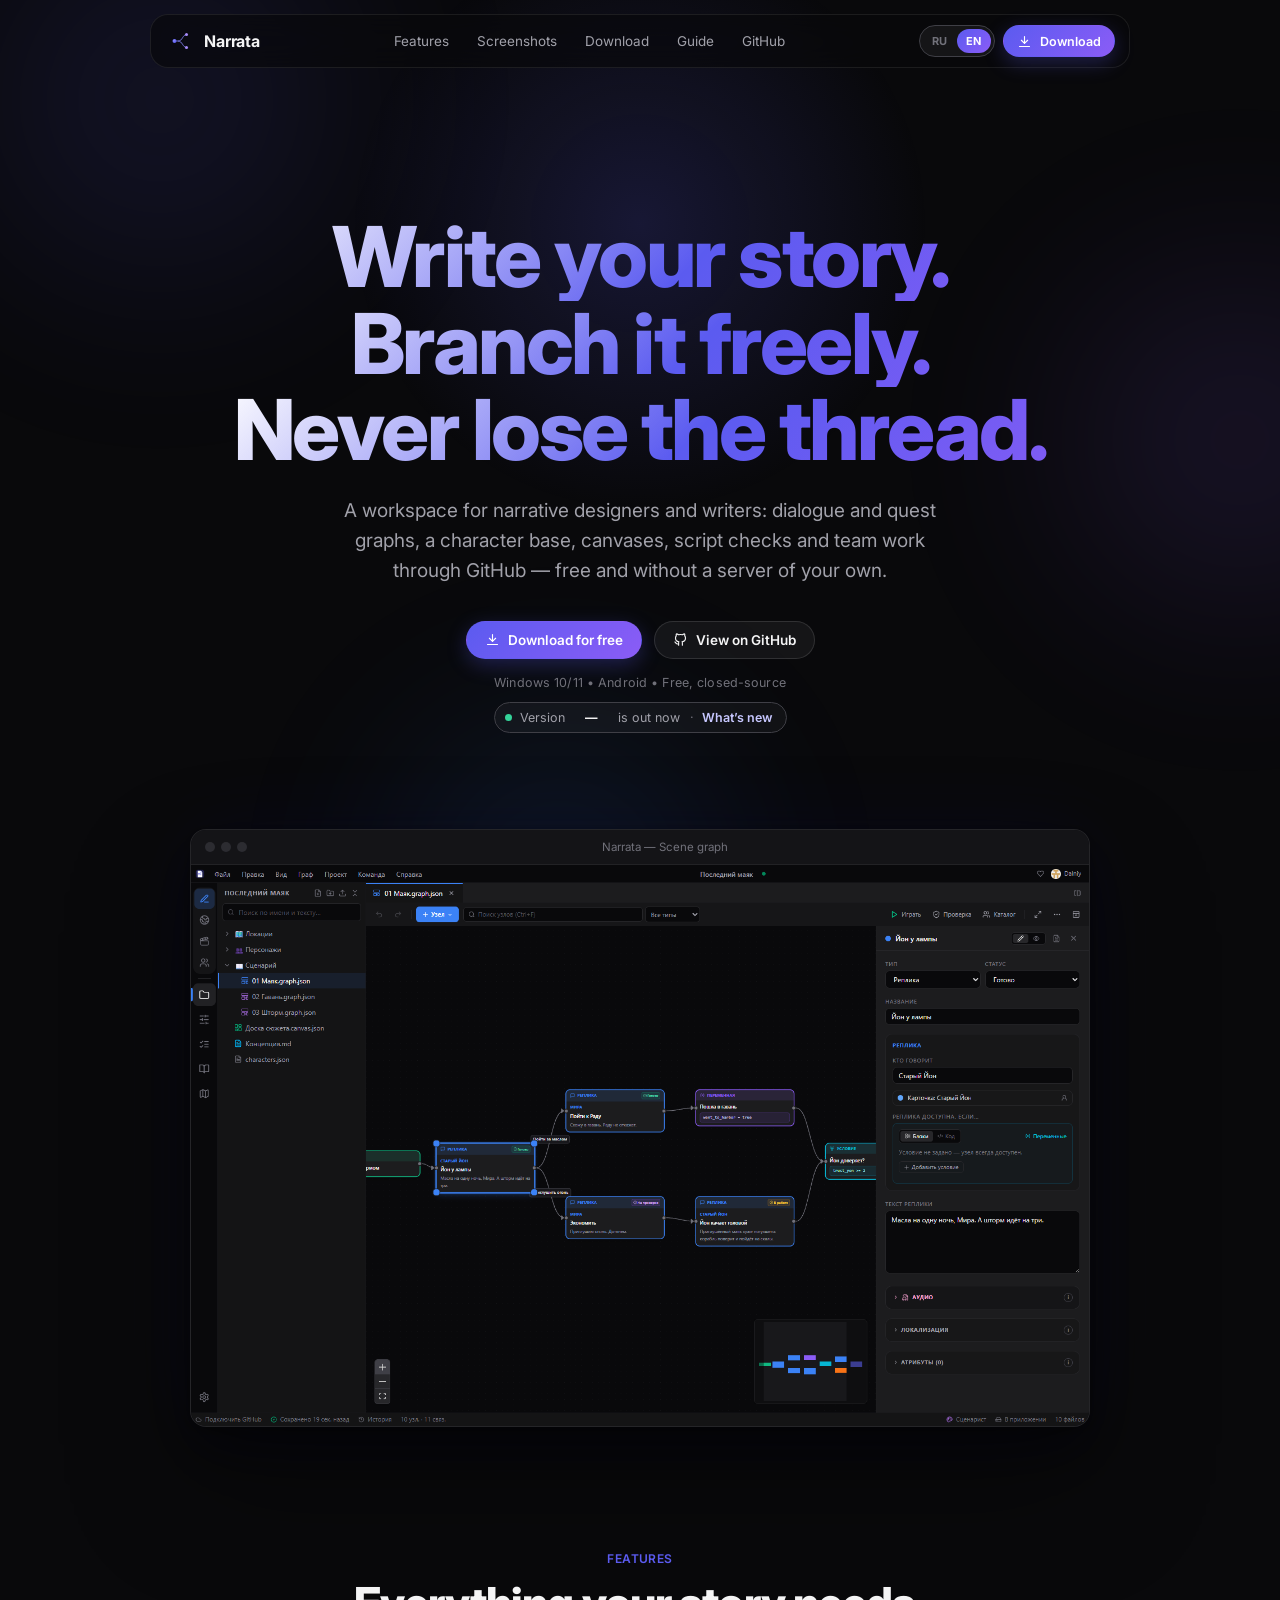
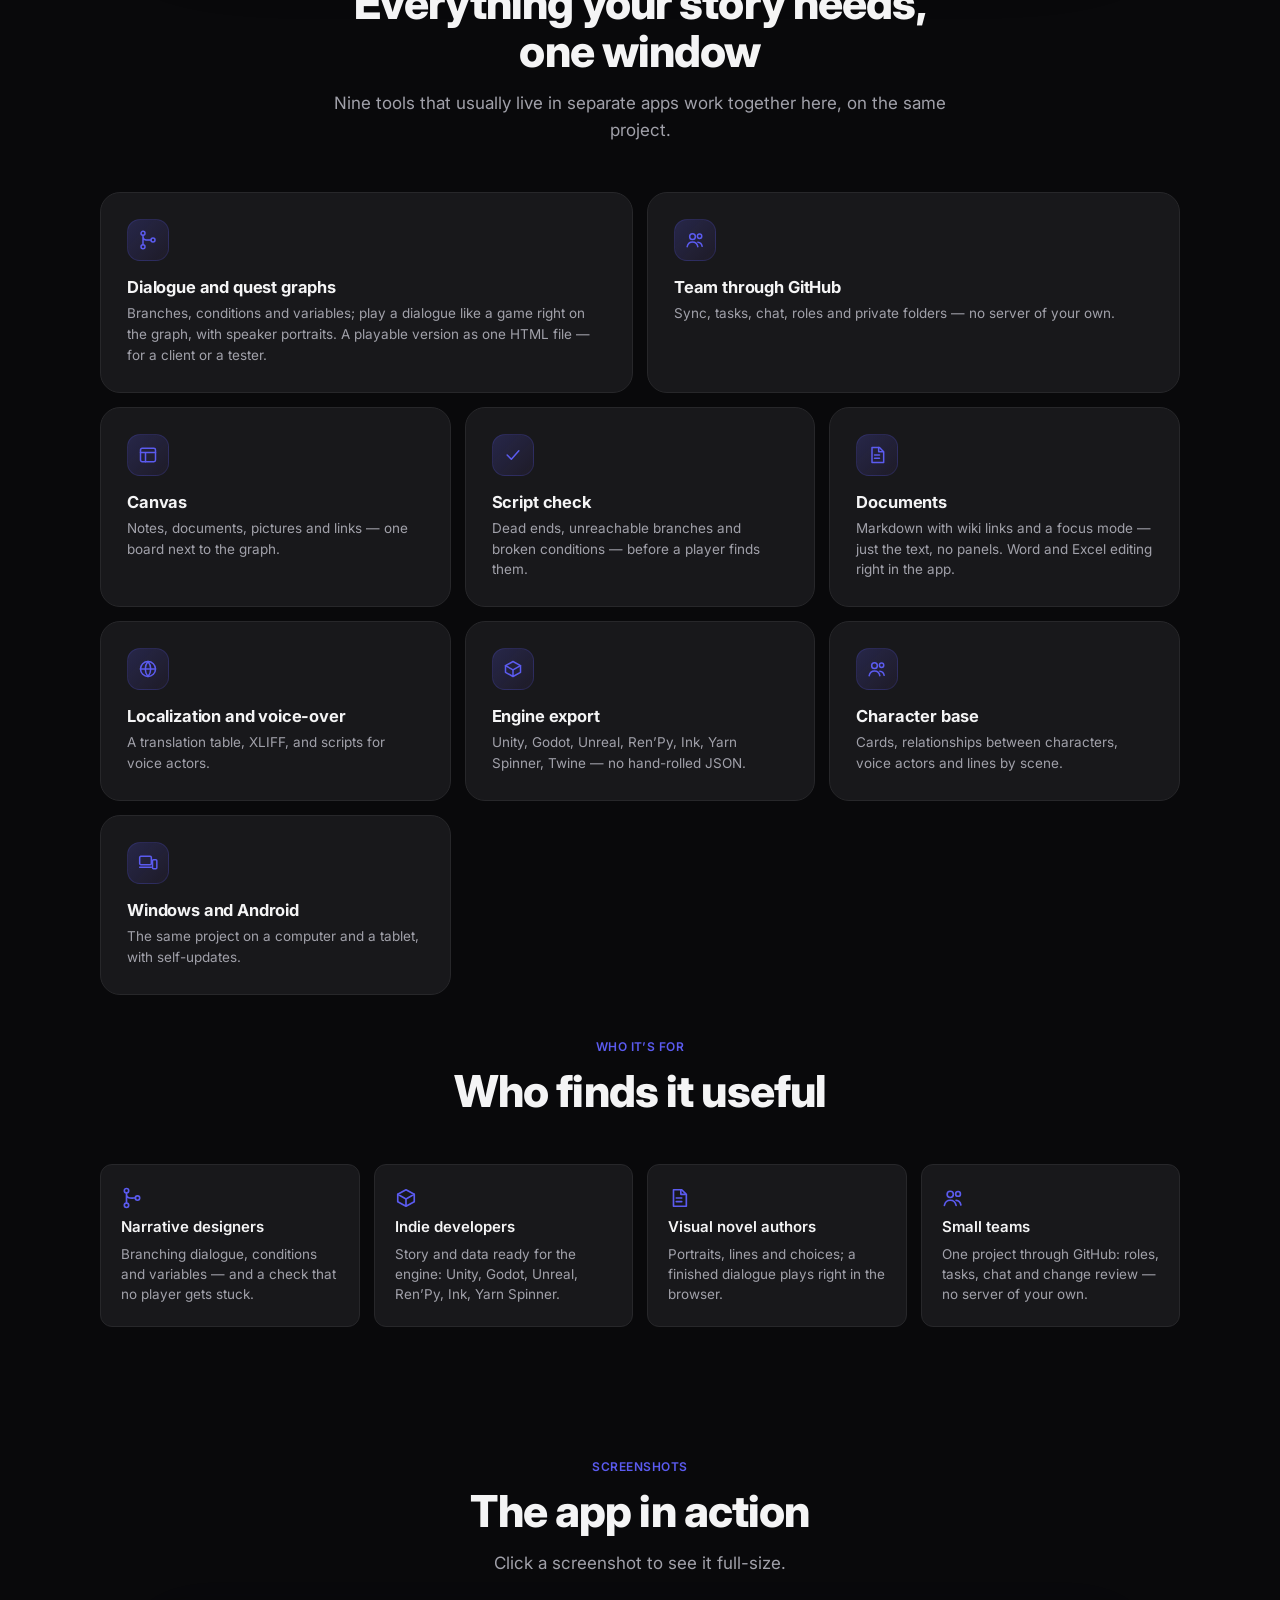
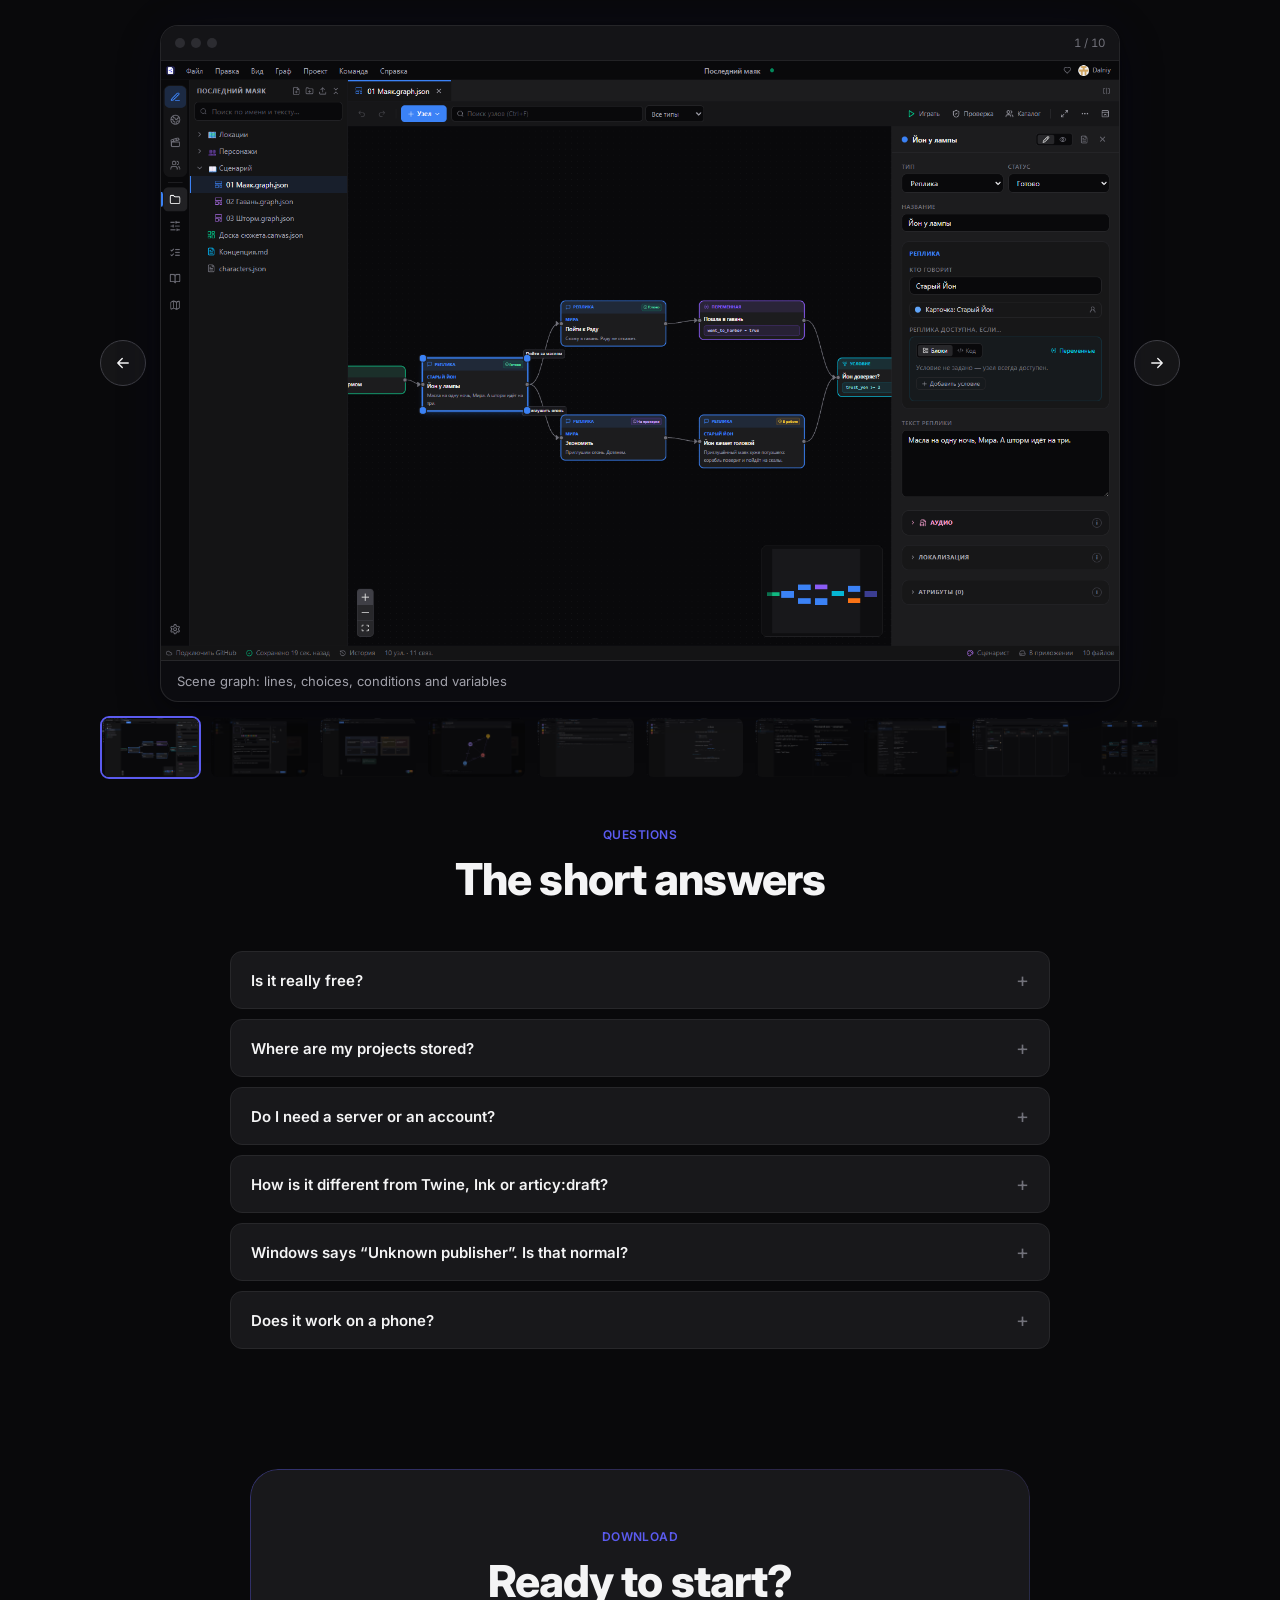
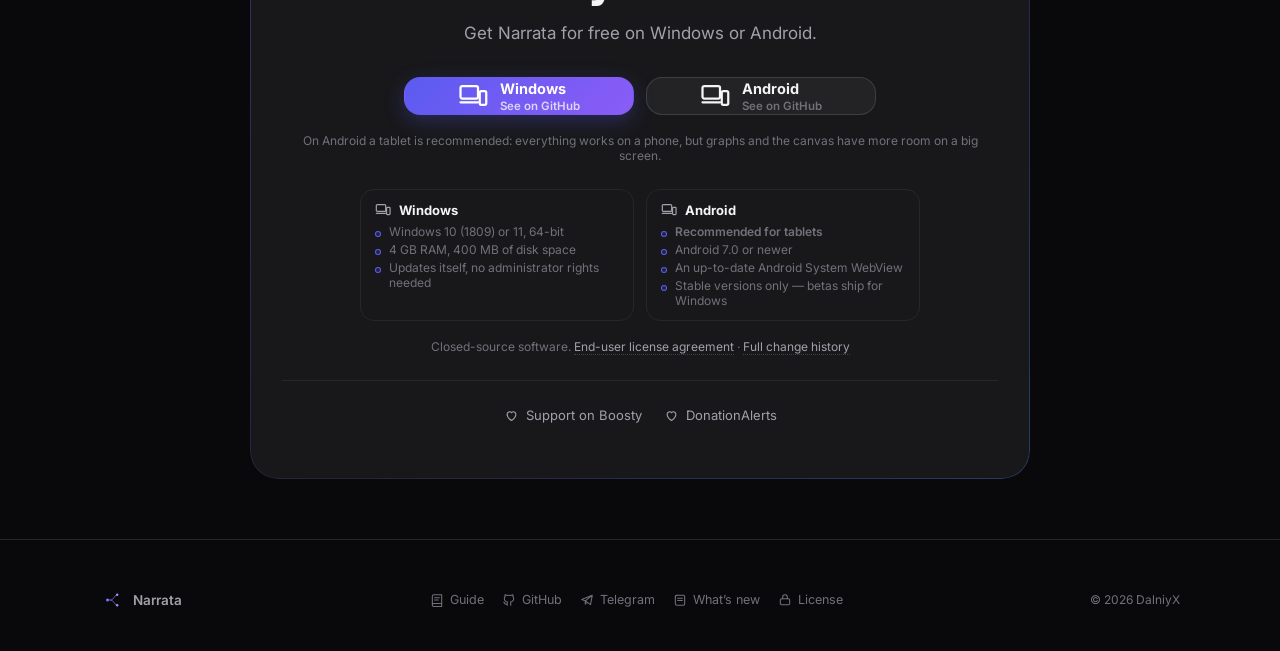
==== commit 671843c7: "Сайт: index.html" ====
--- a/docs/index.html
+++ b/docs/index.html
@@ -14,18 +14,18 @@
 <meta property="og:title" content="Narrata — рабочая среда нарративного дизайнера">
 <meta property="og:description" content="Графы диалогов и квестов, база персонажей, холст, проверка сценария и команда через GitHub — без своего сервера.">
 <!-- Превью ссылки: карточка «Превью ссылки на сайт» из Narrata Studio (npm run og:image). Адрес — абсолютный: так его понимают Telegram, Discord и соцсети. -->
-<meta property="og:image" content="https://dalniyx.github.io/narrata-releases/og-image.png">
+<meta property="og:image" content="https://narrata.space/og-image.png">
 <meta property="og:image:width" content="1200">
 <meta property="og:image:height" content="630">
-<meta property="og:url" content="https://dalniyx.github.io/narrata-releases/">
+<meta property="og:url" content="https://narrata.space/">
 <meta name="twitter:card" content="summary_large_image">
-<meta name="twitter:image" content="https://dalniyx.github.io/narrata-releases/og-image.png">
+<meta name="twitter:image" content="https://narrata.space/og-image.png">
 
 <link rel="preconnect" href="https://fonts.googleapis.com">
 <link rel="preconnect" href="https://fonts.gstatic.com" crossorigin>
 <link href="https://fonts.googleapis.com/css2?family=Inter:wght@400;500;600;700;800&display=swap" rel="stylesheet">
 
-<link rel="stylesheet" href="site.css?v=2ef91d8f">
+<link rel="stylesheet" href="site.css?v=244f1341">
 </head>
 <body>
 
@@ -37,23 +37,15 @@
 <!-- спрайт иконок: один набор, переиспользуется через <use> -->
 <svg width="0" height="0" style="position:absolute" aria-hidden="true">
   <defs>
-    <linearGradient id="logoGrad" x1="0" y1="0" x2="1" y2="1">
-      <stop offset="0" stop-color="#2a2a63"/><stop offset="1" stop-color="#171736"/>
-    </linearGradient>
-    <symbol id="i-logo" viewBox="0 0 512 512">
-      <rect x="24" y="24" width="464" height="464" rx="112" fill="url(#logoGrad)"/>
-      <g transform="translate(256 256) scale(1.12) translate(-256 -256)">
-        <path d="M136 132 a44 44 0 0 1 44 -44 h116 l80 80 v212 a44 44 0 0 1 -44 44 h-152 a44 44 0 0 1 -44 -44 z" fill="#ffffff"/>
-        <path d="M296 88 l80 80 h-80 z" fill="#c7d2fe"/>
-        <g stroke="#5b5bf0" stroke-width="20" stroke-linecap="round" fill="none">
-          <path d="M196 250 H224 C 256 250, 256 200, 292 200"/>
-          <path d="M224 250 C 256 250, 256 300, 292 300"/>
-          <path d="M186 356 H326" opacity="0.35"/>
-        </g>
-        <circle cx="188" cy="250" r="26" fill="#5b5bf0"/>
-        <circle cx="306" cy="200" r="20" fill="#5b5bf0"/>
-        <circle cx="306" cy="300" r="20" fill="#5b5bf0"/>
-      </g>
+    <radialGradient id="logoMarkGrad" cx="35%" cy="35%" r="70%">
+      <stop offset="0" stop-color="#8b8bff"/><stop offset="1" stop-color="#5b5bf0"/>
+    </radialGradient>
+    <symbol id="i-logo" viewBox="0 0 120 120">
+      <path d="M38 60 H54 C 70 60, 70 34, 86 34" stroke="#8b8bff" stroke-width="3.5" stroke-linecap="round" fill="none" opacity="0.9"/>
+      <path d="M54 60 C 70 60, 70 86, 86 86" stroke="#8b8bff" stroke-width="3.5" stroke-linecap="round" fill="none" opacity="0.9"/>
+      <circle cx="38" cy="60" r="8" fill="url(#logoMarkGrad)"/>
+      <circle cx="86" cy="34" r="6" fill="#a78bfa"/>
+      <circle cx="86" cy="86" r="6" fill="#a78bfa"/>
     </symbol>
     <symbol id="i-download" viewBox="0 0 24 24"><path d="M12 4v11M7 10l5 5 5-5M4 20h16"/></symbol>
     <symbol id="i-github" viewBox="0 0 24 24"><path d="M9 19c-4.3 1.4-4.3-2.5-6-3m12 5v-3.5c0-1 .1-1.4-.5-2 2.8-.3 5.5-1.4 5.5-6a4.6 4.6 0 0 0-1.3-3.2 4.2 4.2 0 0 0-.1-3.2s-1.1-.3-3.5 1.3a12.3 12.3 0 0 0-6.2 0C6.5 2.8 5.4 3.1 5.4 3.1a4.2 4.2 0 0 0-.1 3.2A4.6 4.6 0 0 0 4 9.5c0 4.6 2.7 5.7 5.5 6-.6.6-.6 1.2-.5 2V21"/></symbol>
@@ -110,53 +102,75 @@
   <!-- ===== HERO ===== -->
   <section class="hero" id="top">
     <div class="cursor-glow" id="cursorGlow" aria-hidden="true"></div>
+    <button type="button" class="scroll-hint" id="scrollHint" data-i18n-aria="hero.scrollHint" aria-label="Прокрутить вниз">
+      <span class="scroll-hint-mouse"><span class="scroll-hint-dot"></span></span>
+    </button>
     <div class="container" style="position:relative">
 
-      <div class="reveal">
-        <a class="badge" id="badgeLink" href="changelog.html">
-          <span class="dot" aria-hidden="true"></span>
-          <span data-i18n="hero.badgePrefix">Версия</span>&nbsp;<b id="badgeVersion"><span class="skel"></span></b>&nbsp;<span data-i18n="hero.badgeSuffix">уже доступна</span>
-          <span class="more" data-i18n="hero.badgeMore">Что нового</span>
-        </a>
-      </div>
-
-      <h1 class="reveal d1">
-        <span class="grad" data-i18n="hero.line1">Пишите истории.</span>
-        <span class="grad" data-i18n="hero.line2">Стройте миры.</span>
-        <span class="grad" data-i18n="hero.line3">Не теряйте нить.</span>
-      </h1>
-
-      <p class="lead reveal d2" style="margin-left:auto;margin-right:auto" data-i18n="hero.subtitle">
-        Рабочая среда нарративного дизайнера и сценариста: графы диалогов и квестов, база персонажей, холст,
-        проверка сценария и командная работа через GitHub — бесплатно и без своего сервера.
-      </p>
-
-      <div class="hero-cta reveal d3">
-        <a class="btn btn-primary" id="heroDownload" data-link="latest" href="https://github.com/DalniyX/narrata-releases/releases/latest">
-          <svg class="icon" aria-hidden="true"><use href="#i-download"/></svg>
-          <span id="heroDownloadLabel" data-i18n="hero.cta">Скачать бесплатно</span>
-        </a>
-        <a class="btn btn-glass" data-link="github" href="https://github.com/DalniyX/narrata-releases" target="_blank" rel="noopener">
-          <svg class="icon" aria-hidden="true"><use href="#i-github"/></svg>
-          <span data-i18n="hero.ctaGithub">Репозиторий на GitHub</span>
-        </a>
-      </div>
-
-      <p class="hero-req reveal d3" data-i18n="hero.requirements">Windows 10/11 • Android • Бесплатно, закрытый код</p>
-
-      <div class="stat-row reveal d4" id="statRow" hidden>
-        <span class="stat" id="statStarsWrap" hidden><svg class="icon" aria-hidden="true"><use href="#i-star"/></svg><b id="statStars">0</b>&nbsp;<span data-i18n="hero.statStars">на GitHub</span></span>
-        <span class="stat" id="statDownloadsWrap" hidden><svg class="icon" aria-hidden="true"><use href="#i-download"/></svg><b id="statDownloads">0</b>&nbsp;<span data-i18n="hero.statDownloads">скачиваний</span></span>
-      </div>
-
-      <div class="mockup-wrap reveal d4">
-        <div class="mockup">
-          <div class="mockup-bar">
-            <div class="dots"><i></i><i></i><i></i></div>
-            <span class="title" id="mockupTitle" data-i18n="hero.mockupTitle">Narrata — Граф сцены</span>
-          </div>
-          <div class="mockup-imgwrap">
-            <img src="screenshots/01-graph.png" width="1600" height="1000" alt="" loading="eager" fetchpriority="high">
+      <div class="hero-top">
+        <div class="hero-copy">
+          <h1 class="reveal d1">
+            <span class="grad" data-i18n="hero.line1">Пишите истории.</span>
+            <span class="grad" data-i18n="hero.line2">Стройте миры.</span>
+            <span class="grad" data-i18n="hero.line3">Не теряйте нить.</span>
+          </h1>
+
+          <p class="lead reveal d2" data-i18n="hero.subtitle">
+            Рабочая среда нарративного дизайнера и сценариста: графы диалогов и квестов, база персонажей, холст,
+            проверка сценария и командная работа через GitHub — бесплатно и без своего сервера.
+          </p>
+
+          <div class="hero-cta reveal d3">
+            <a class="btn btn-primary" id="heroDownload" data-link="latest" href="https://github.com/DalniyX/narrata-releases/releases/latest">
+              <svg class="icon" aria-hidden="true"><use href="#i-download"/></svg>
+              <span id="heroDownloadLabel" data-i18n="hero.cta">Скачать бесплатно</span>
+            </a>
+            <a class="btn btn-glass" data-link="github" href="https://github.com/DalniyX/narrata-releases" target="_blank" rel="noopener">
+              <svg class="icon" aria-hidden="true"><use href="#i-github"/></svg>
+              <span data-i18n="hero.ctaGithub">Репозиторий на GitHub</span>
+            </a>
+          </div>
+
+          <p class="hero-req reveal d3" data-i18n="hero.requirements">Windows 10/11 • Android • Бесплатно, закрытый код</p>
+        </div>
+
+        <div class="hero-side reveal d2">
+          <div class="hero-mark" aria-hidden="true">
+            <div class="hero-mark-glow"></div>
+            <img class="hero-mark-img" src="hero-mark.png" alt="">
+          </div>
+
+          <a class="badge" id="badgeLink" href="changelog.html">
+            <span class="dot" aria-hidden="true"></span>
+            <span data-i18n="hero.badgePrefix">Версия</span>&nbsp;<b id="badgeVersion"><span class="skel"></span></b>&nbsp;<span data-i18n="hero.badgeSuffix">уже доступна</span>
+            <span class="more" data-i18n="hero.badgeMore">Что нового</span>
+          </a>
+
+          <div class="stat-row" id="statRow" hidden>
+            <span class="stat" id="statStarsWrap" hidden><svg class="icon" aria-hidden="true"><use href="#i-star"/></svg><b id="statStars">0</b>&nbsp;<span data-i18n="hero.statStars">на GitHub</span></span>
+            <span class="stat" id="statDownloadsWrap" hidden><svg class="icon" aria-hidden="true"><use href="#i-download"/></svg><b id="statDownloads">0</b>&nbsp;<span data-i18n="hero.statDownloads">скачиваний</span></span>
+          </div>
+        </div>
+      </div>
+    </div>
+  </section>
+
+  <!-- ===== ПРЕВЬЮ ПРОГРАММЫ ===== -->
+  <!-- Отдельная секция, а не хвост hero: раньше скриншот просто дотекал вниз тем же блоком, из-за
+       чего первый экран получался длинным и «мутным». Так hero — чистый, в один экран, а превью —
+       осознанно следующий шаг при скролле. -->
+  <section class="hero-showcase">
+    <div class="container">
+      <div class="mockup-wrap reveal">
+        <div class="mockup-tilt">
+          <div class="mockup">
+            <div class="mockup-bar">
+              <div class="dots"><i></i><i></i><i></i></div>
+              <span class="title" id="mockupTitle" data-i18n="hero.mockupTitle">Narrata — Граф сцены</span>
+            </div>
+            <div class="mockup-imgwrap">
+              <img src="screenshots/01-graph.png" width="1600" height="1000" alt="" loading="eager" fetchpriority="high">
+            </div>
           </div>
         </div>
       </div>
@@ -349,9 +363,9 @@
 <!-- кнопка «Наверх» — появляется при прокрутке вниз -->
 <div class="to-top-dock"><button type="button" class="to-top" id="toTop" data-i18n-aria="nav.toTop" aria-label="Наверх"><svg class="icon" aria-hidden="true"><use href="#i-arrow"/></svg></button></div>
 
-<script src="site-config.js?v=ed52b9a5"></script>
-<script src="i18n.js?v=6de3c2c9"></script>
-<script src="app.js?v=c5f56a3b"></script>
+<script src="site-config.js?v=78b2db6f"></script>
+<script src="i18n.js?v=de8c43ac"></script>
+<script src="app.js?v=65a48d4e"></script>
 <script>
   // Снимаем блокировку показа страницы сразу после того, как app.js подставил тексты.
   document.documentElement.classList.remove('i18n-boot');
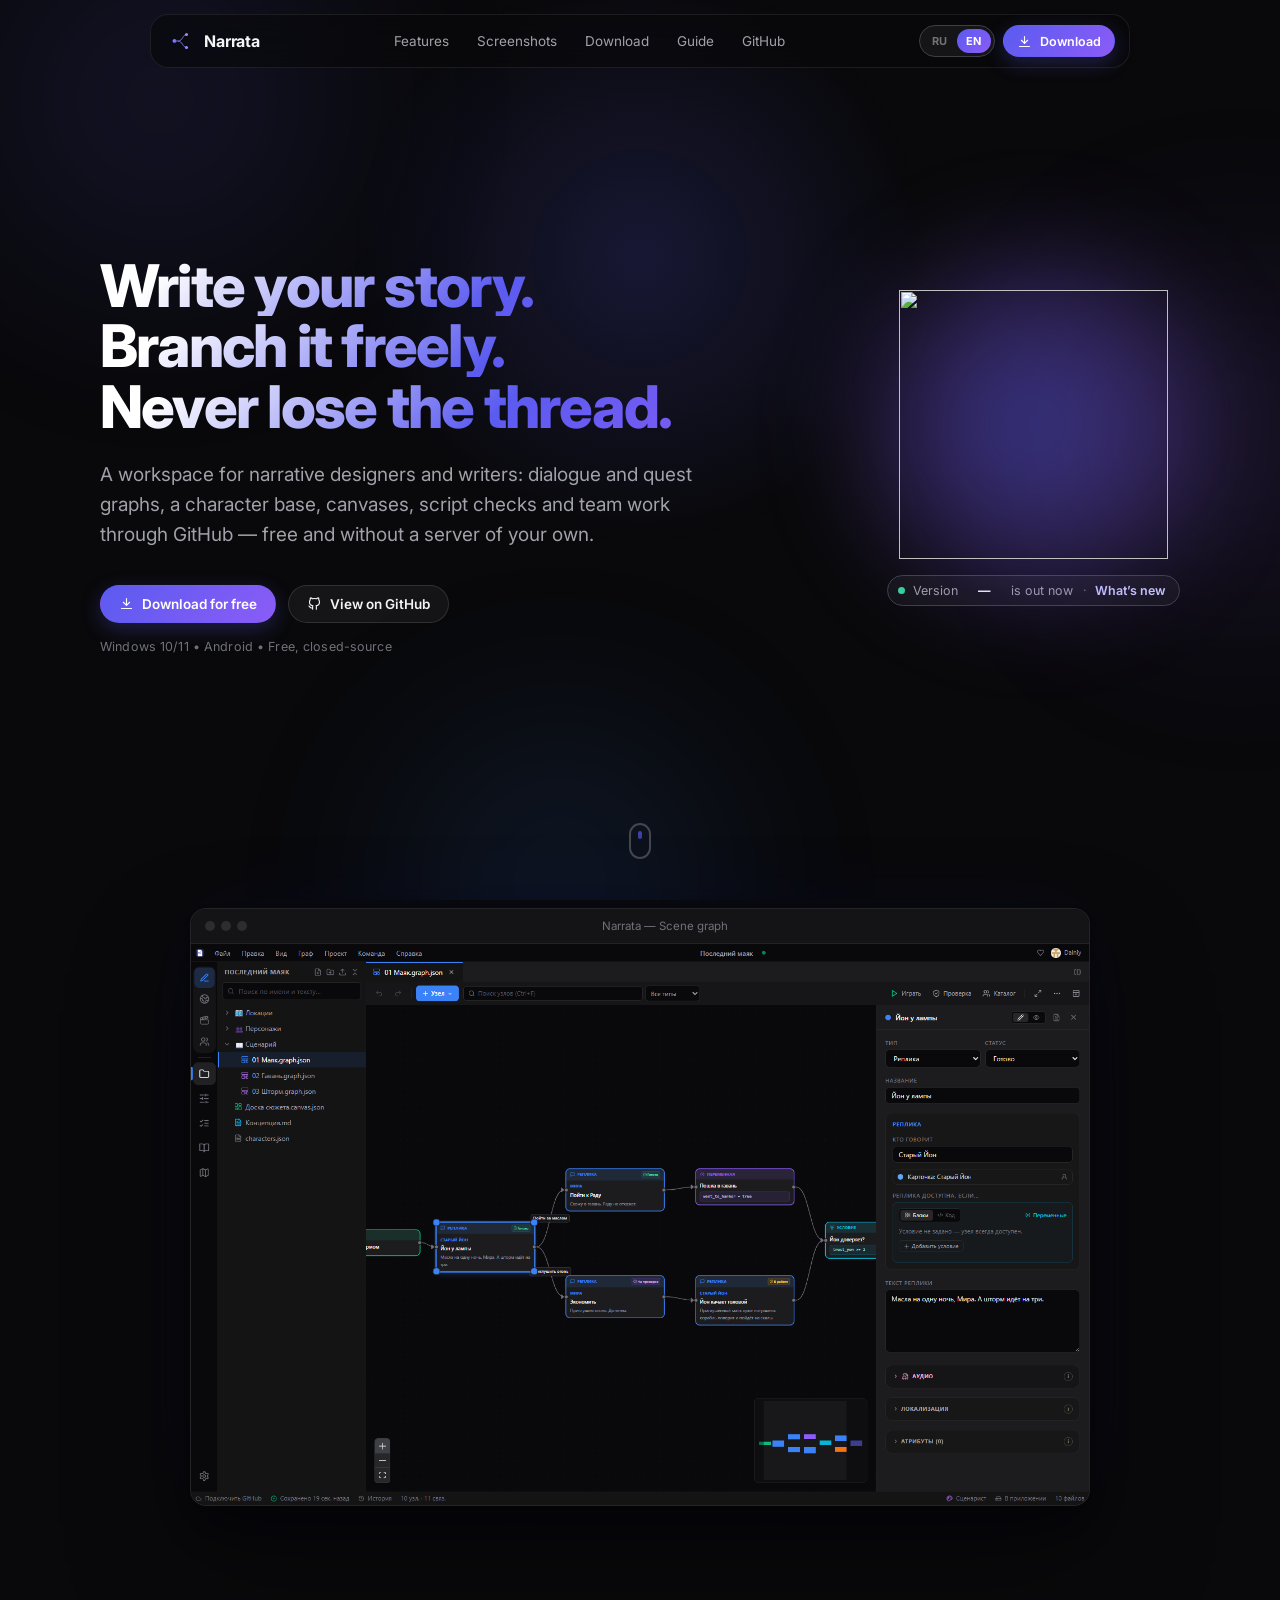
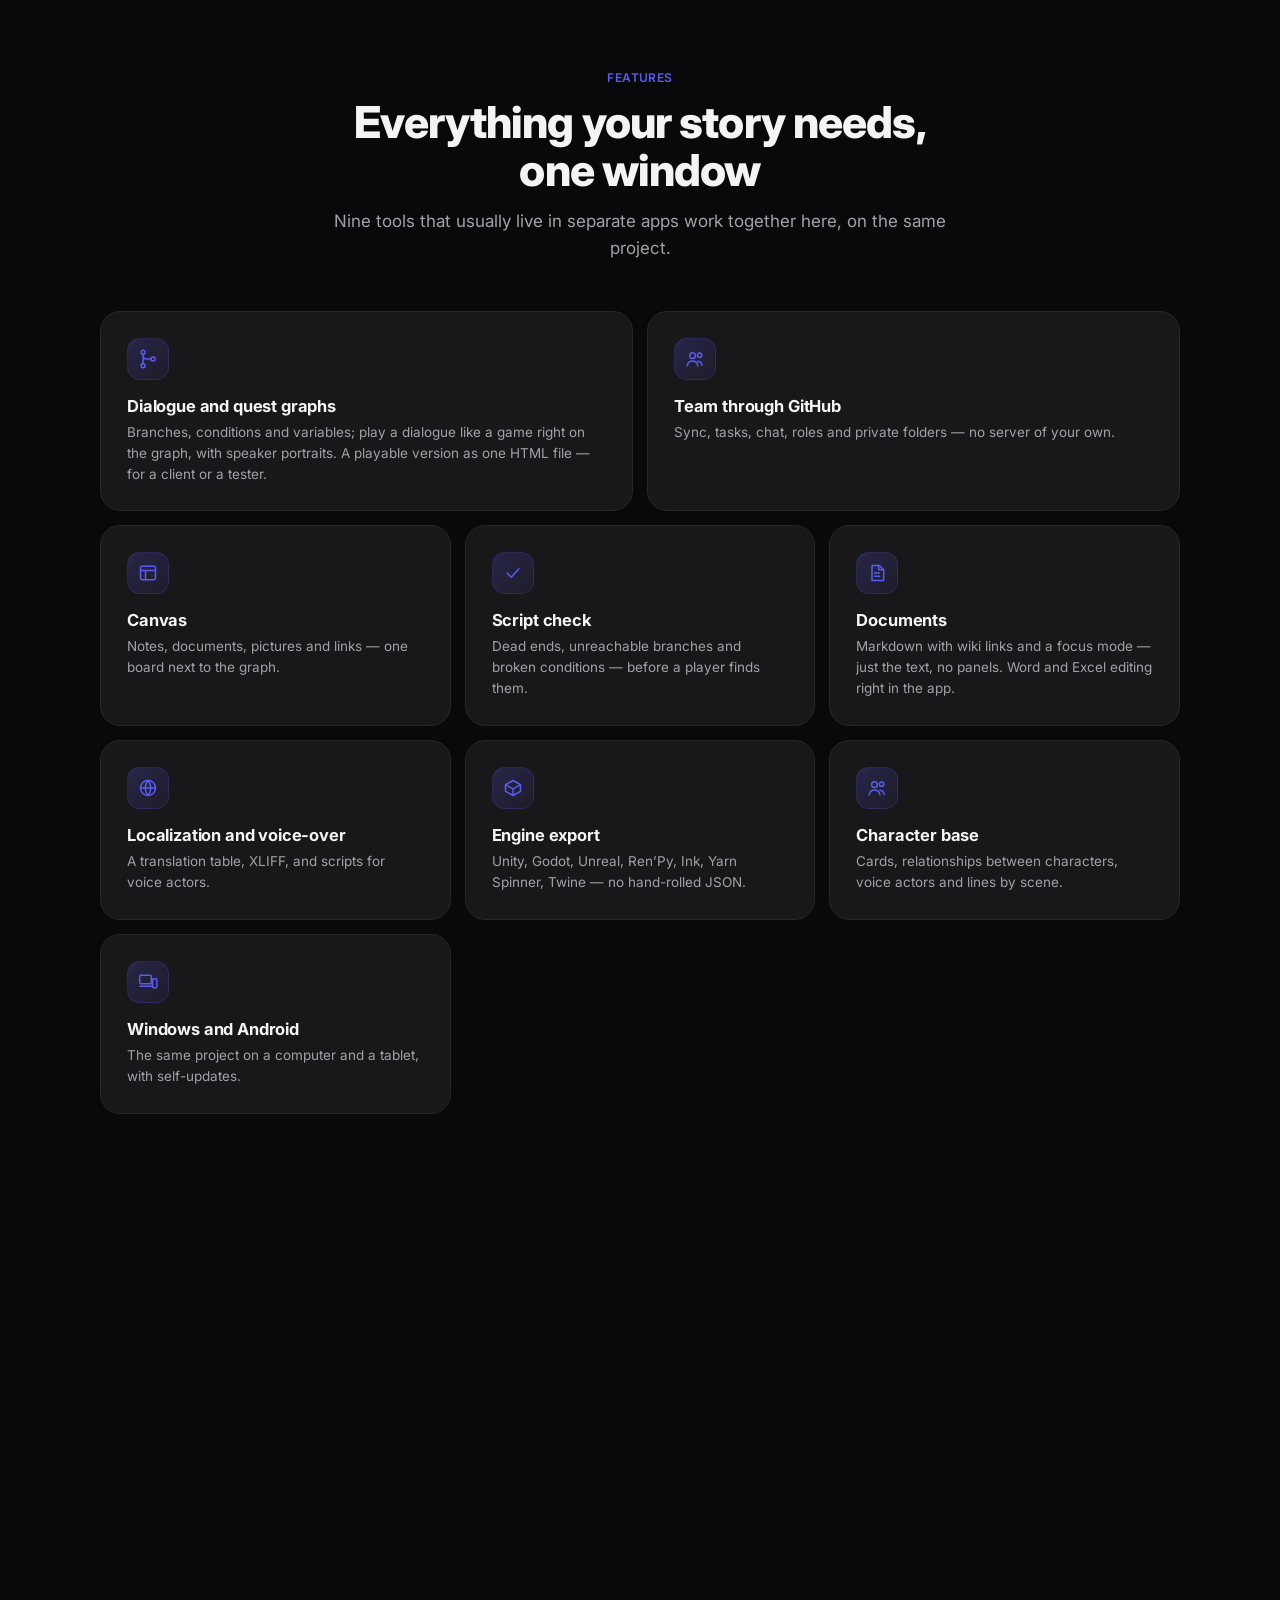
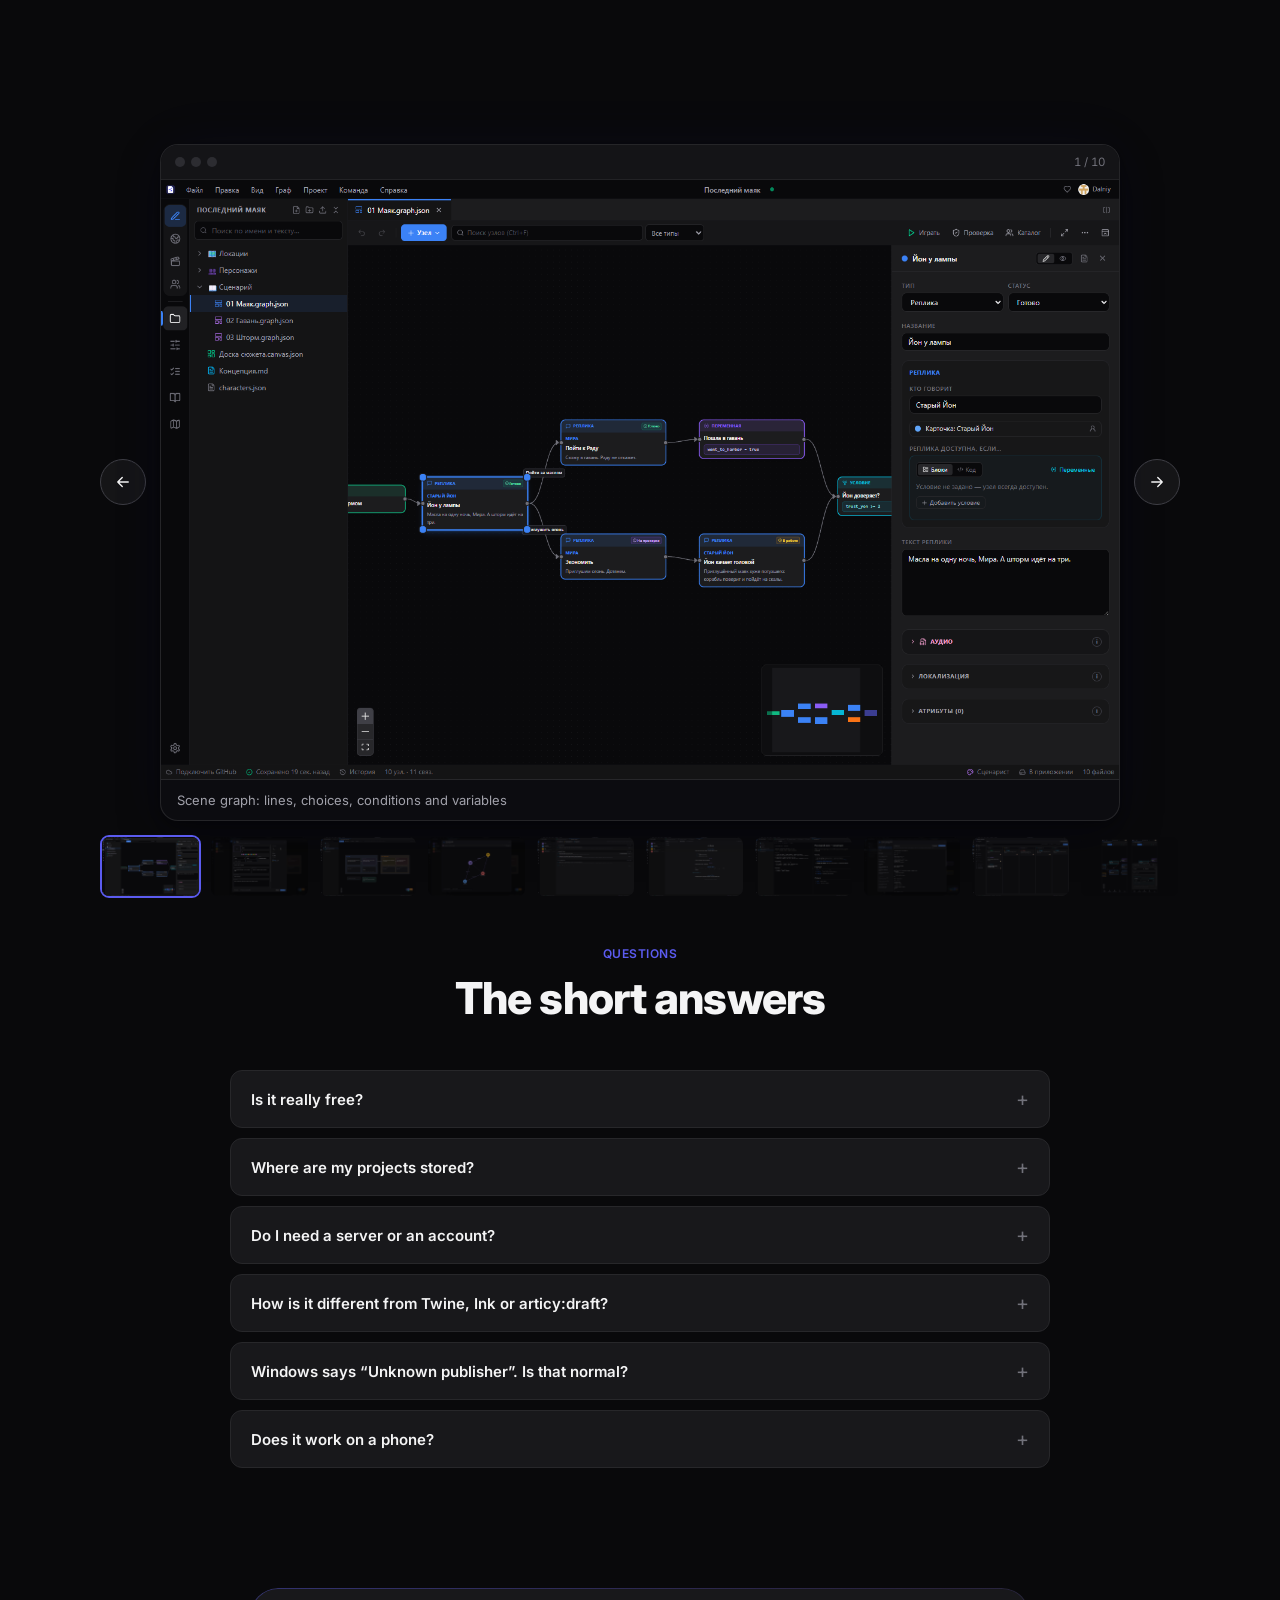
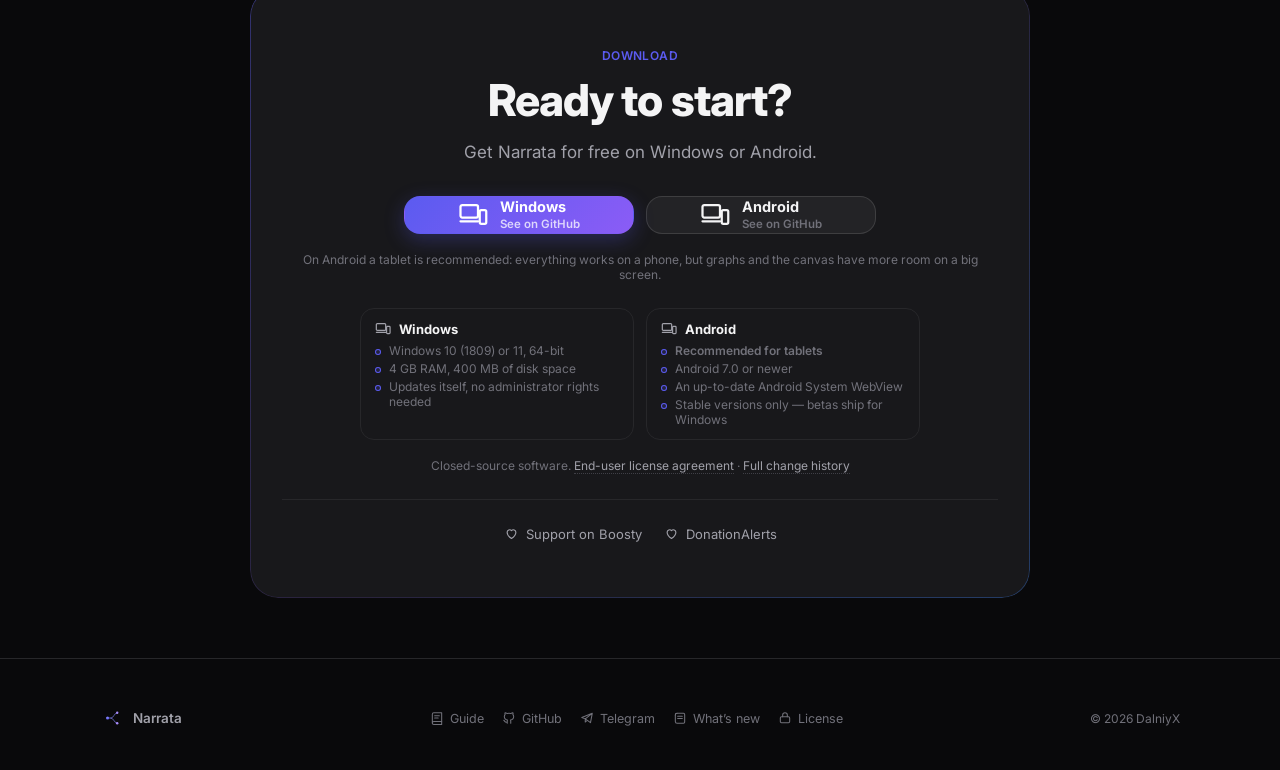
==== commit 35f1ef47: "Сайт: index.html" ====
--- a/docs/index.html
+++ b/docs/index.html
@@ -25,7 +25,7 @@
 <link rel="preconnect" href="https://fonts.gstatic.com" crossorigin>
 <link href="https://fonts.googleapis.com/css2?family=Inter:wght@400;500;600;700;800&display=swap" rel="stylesheet">
 
-<link rel="stylesheet" href="site.css?v=244f1341">
+<link rel="stylesheet" href="site.css?v=b3e1febb">
 </head>
 <body>
 
@@ -363,9 +363,9 @@
 <!-- кнопка «Наверх» — появляется при прокрутке вниз -->
 <div class="to-top-dock"><button type="button" class="to-top" id="toTop" data-i18n-aria="nav.toTop" aria-label="Наверх"><svg class="icon" aria-hidden="true"><use href="#i-arrow"/></svg></button></div>
 
-<script src="site-config.js?v=78b2db6f"></script>
+<script src="site-config.js?v=969bf729"></script>
 <script src="i18n.js?v=de8c43ac"></script>
-<script src="app.js?v=65a48d4e"></script>
+<script src="app.js?v=6ff1ae39"></script>
 <script>
   // Снимаем блокировку показа страницы сразу после того, как app.js подставил тексты.
   document.documentElement.classList.remove('i18n-boot');
--- a/docs/site.css
+++ b/docs/site.css
@@ -68,7 +68,12 @@
 .skip-link:focus { top: 16px; }
 
 /* ---------- фон: медленно плавающие цветные пятна ---------- */
-.ambient { position: fixed; inset: 0; z-index: 0; overflow: hidden; pointer-events: none; }
+/* --parallax-y пишет wireParallax в app.js по скроллу: фон смещается медленнее контента, отсюда
+   ощущение глубины. Важно: не transform — .ambient зафиксирован ровно по размеру окна (position:fixed),
+   и сдвиг transform обнажал бы пустой край сверху (там, откуда блок «уехал»). Вместо сдвига блок
+   растягивается вверх (top уходит в минус, bottom остаётся на 0) — он не покидает свои границы, а
+   становится больше их, так что перекрывает экран целиком при любом значении параллакса. */
+.ambient { position: fixed; top: calc(-1 * var(--parallax-y, 0px)); right: 0; bottom: 0; left: 0; z-index: 0; overflow: hidden; pointer-events: none; }
 .ambient span {
   position: absolute; border-radius: 50%; filter: blur(90px); opacity: .16;
   animation: drift 22s ease-in-out infinite;
@@ -95,11 +100,25 @@
   -webkit-mask-image: linear-gradient(to bottom, #000 60%, transparent); mask-image: linear-gradient(to bottom, #000 60%, transparent);
   transition: opacity .4s ease;
 }
-.hero > .container { z-index: 1; }
+.hero > .container { z-index: 1; width: 100%; }
 .has-hover .cursor-glow { opacity: 1; }
 
 /* ---------- прогресс прокрутки ---------- */
 .scroll-progress { position: fixed; top: 0; left: 0; height: 2px; background: linear-gradient(90deg, var(--accent-2), var(--accent-3)); z-index: 60; width: 0%; transition: width .1s linear; }
+
+/* ---------- подсказка «прокрутите вниз» ---------- */
+.scroll-hint {
+  position: absolute; left: 50%; bottom: 28px; transform: translateX(-50%); z-index: 2;
+  display: flex; flex-direction: column; align-items: center; gap: 9px;
+  opacity: .65; transition: opacity .4s ease, transform .3s ease;
+}
+.scroll-hint:hover { opacity: 1; transform: translateX(-50%) translateY(2px); }
+.scroll-hint.hidden { opacity: 0; pointer-events: none; }
+.scroll-hint-mouse { width: 22px; height: 36px; border: 2px solid rgba(255, 255, 255, .35); border-radius: 999px; position: relative; }
+.scroll-hint-dot { position: absolute; top: 6px; left: 50%; width: 4px; height: 8px; margin-left: -2px; border-radius: 999px; background: var(--accent-2); animation: scroll-hint-dot 1.8s ease-in-out infinite; }
+@keyframes scroll-hint-dot { 0% { opacity: 1; transform: translateY(0); } 65% { opacity: 0; transform: translateY(14px); } 100% { opacity: 0; transform: translateY(0); } }
+@media (max-width: 900px) { .scroll-hint { display: none; } }
+@media (prefers-reduced-motion: reduce) { .scroll-hint-dot { animation: none; opacity: 1; } }
 
 /* ---------- шапка ---------- */
 /* Шапка стоит вверху страницы и при прокрутке уезжает вместе с ней — не закрывает текст.
@@ -146,10 +165,18 @@
   border: 1px solid transparent;
 }
 .btn .icon { width: 15px; height: 15px; }
-.btn-primary { color: #fff; background: linear-gradient(135deg, var(--accent-2), var(--accent-3)); box-shadow: 0 0 0 0 rgba(91,91,240,0), 0 6px 20px rgba(91,91,240,.28); }
+.btn-primary { position: relative; overflow: hidden; color: #fff; background: linear-gradient(135deg, var(--accent-2), var(--accent-3)); box-shadow: 0 0 0 0 rgba(91,91,240,0), 0 6px 20px rgba(91,91,240,.28); }
 .btn-primary:hover { transform: translateY(-2px); box-shadow: 0 10px 30px rgba(91,91,240,.4); }
 .btn-primary:active { transform: translateY(0); }
 .btn-primary[aria-busy="true"] { opacity: .7; pointer-events: none; }
+/* Блик, пробегающий по кнопке при наведении — тонкая полировка, недорогая по коду. */
+.btn-primary::after {
+  content: ''; position: absolute; top: 0; left: -75%; width: 45%; height: 100%;
+  background: linear-gradient(115deg, transparent, rgba(255,255,255,.4), transparent);
+  transform: skewX(-20deg); pointer-events: none; transition: left .65s ease;
+}
+.btn-primary:hover::after { left: 130%; }
+@media (prefers-reduced-motion: reduce) { .btn-primary::after { transition: none; left: -75%; } }
 .btn-glass { background: rgba(255,255,255,.05); border-color: rgba(255,255,255,.12); color: var(--text); }
 .btn-glass:hover { background: rgba(255,255,255,.09); border-color: rgba(255,255,255,.22); transform: translateY(-2px); }
 .btn-ghost { color: var(--muted); }
@@ -165,9 +192,10 @@
 .section-head { text-align: center; margin: 0 auto 48px; max-width: 640px; }
 .section-head .lead { margin: 0 auto; }
 
-/* reveal on scroll */
-.reveal { opacity: 0; transform: translateY(26px); transition: opacity .7s var(--ease), transform .7s var(--ease); }
-.reveal.visible { opacity: 1; transform: translateY(0); }
+/* reveal on scroll — лёгкий scale вдобавок к подъёму: элемент не просто едет вверх, а слегка
+   «раскрывается», это и даёт более дорогое ощущение, чем чистый translateY. */
+.reveal { opacity: 0; transform: translateY(28px) scale(.97); transition: opacity .8s var(--ease), transform .8s var(--ease); }
+.reveal.visible { opacity: 1; transform: translateY(0) scale(1); }
 .reveal.d1 { transition-delay: .08s; } .reveal.d2 { transition-delay: .16s; } .reveal.d3 { transition-delay: .24s; } .reveal.d4 { transition-delay: .32s; }
 @media (prefers-reduced-motion: reduce) { .reveal { opacity: 1; transform: none; transition: none; } }
 
@@ -179,6 +207,11 @@
 .hero { --head: 80px; margin-top: calc(-1 * var(--head)); padding: calc(100px + var(--head)) 0 40px; text-align: center; }
 @media (max-width: 640px) { .hero { --head: 70px; padding: calc(64px + var(--head)) 0 8px; } }
 @media (max-width: 380px) { .hero { padding: calc(56px + var(--head)) 0 8px; } }
+/* Раньше hero тёк сверху вниз и хвостом переходил в скриншот программы — теперь превью в своей секции
+   (.hero-showcase), а сам hero — один экран: контент по центру между шапкой и низом окна, а не прижат к верху. */
+@media (min-width: 901px) {
+  .hero { min-height: 100vh; display: flex; align-items: center; padding-top: var(--head); padding-bottom: 60px; }
+}
 .badge {
   display: inline-flex; align-items: center; gap: 8px; padding: 7px 14px 7px 10px; border-radius: 999px;
   background: rgba(255,255,255,.04); border: 1px solid var(--line-strong); font-size: 12.5px; color: var(--muted);
@@ -209,15 +242,74 @@
   .hero-req { line-height: 1.6; }
 }
 
+/* Текст слева, светящийся значок справа (вариант B) — на мобильном схлопывается обратно в один столбец. */
+.hero-top { display: flex; align-items: flex-start; gap: clamp(24px, 5vw, 64px); text-align: left; }
+.hero-copy { flex: 1 1 560px; min-width: 0; }
+.hero-copy .lead { margin-left: 0; margin-right: 0; }
+.hero-copy .hero-cta { justify-content: flex-start; }
+/* В две колонки заголовок уже не на всю ширину контейнера — без уменьшения он не влезает в свои
+   3 строки и сам собой переносится ещё раз, отсюда и «рваный» вид. Сжимаем размер под новую колонку. */
+@media (min-width: 901px) {
+  .hero-copy h1 { font-size: clamp(32px, 4.6vw, 68px); }
+}
+
+/* Правая колонка — не только значок: под ним плашка версии и живая строка со звёздами/скачиваниями,
+   одним статусным блоком, друг под другом в естественном порядке разметки. */
+.hero-side { flex: 0 0 auto; display: flex; flex-direction: column; align-items: center; gap: 16px; margin-top: clamp(30px, 5vw, 60px); }
+.hero-side .stat-row { justify-content: center; margin: 0; }
+
+.hero-mark {
+  /* Чуть меньше, чем раньше: плашка версии под ним из-за этого встаёт вровень с рядом кнопок слева,
+     а не заметно ниже — до этого «рассыпалось» по высоте между колонками. */
+  position: relative; width: clamp(170px, 21vw, 300px); aspect-ratio: 1; display: flex; align-items: center; justify-content: center;
+  /* Лёгкое «отплывание» от курсора — JS пишет --float-x/--float-y кадр за кадром (wireHeroMarkFloat
+     в app.js, lerp в rAF-цикле). Плавность даёт сам lerp — CSS-transition здесь не нужен и даже вредит:
+     он бы переигрывал кривую на каждое новое значение переменной поверх уже плавного JS-движения. */
+  transform: translate(var(--float-x, 0px), var(--float-y, 0px));
+}
+.hero-mark-glow {
+  position: absolute; inset: -25%; border-radius: 50%; pointer-events: none;
+  background: radial-gradient(circle, rgba(91, 91, 240, .55), rgba(139, 92, 246, .28) 45%, transparent 72%);
+  filter: blur(46px);
+  animation: hero-mark-pulse 3.6s ease-in-out infinite;
+}
+/* Статика вместо видео: PNG с настоящей альфой, никаких масок/блендов под неё не нужно — край сам по
+   себе прозрачный, чем и снимает всю возню, что была с чёрным фоном видео (см. историю правок ниже).
+   Левитация — на самой картинке, не на .hero-mark: контейнер уже занят JS-смещением от курсора
+   (--float-x/--float-y), а тут отдельный, независимый transform, оба складываются без конфликта. */
+.hero-mark-img { position: relative; width: 100%; height: 100%; object-fit: contain; pointer-events: none; animation: hero-mark-levitate 6s ease-in-out infinite; }
+@keyframes hero-mark-pulse { 0%, 100% { opacity: .5; transform: scale(.92); } 50% { opacity: .85; transform: scale(1.05); } }
+@keyframes hero-mark-levitate { 0%, 100% { transform: translateY(0) rotate(0deg); } 50% { transform: translateY(-14px) rotate(-1.5deg); } }
+@media (prefers-reduced-motion: reduce) { .hero-mark-glow, .hero-mark-img { animation: none; } }
+
+@media (max-width: 900px) {
+  .hero-top { flex-direction: column; align-items: center; text-align: center; gap: 16px; }
+  .hero-copy .lead { margin-left: auto; margin-right: auto; }
+  .hero-copy .hero-cta { justify-content: center; }
+  /* На телефоне значок, плашка версии и счётчик скачиваний просто убраны: после нескольких раскладок
+     стало ясно, что они там не помогают решению скачать — только занимают узкий экран. Первый экран
+     сразу — заголовок, текст и кнопка. На десктопе — боковая колонка (вариант B), как и была. */
+  .hero-side { display: none; }
+}
+
 /* живая строка со звёздами/скачиваниями */
 .stat-row { display: flex; flex-wrap: wrap; justify-content: center; gap: 22px; margin: 30px 0 6px; font-size: 13px; color: var(--muted); }
 .stat-row .stat { display: inline-flex; align-items: center; gap: 6px; }
 .stat-row b { color: var(--text); font-variant-numeric: tabular-nums; }
 .stat-row .icon { width: 14px; height: 14px; color: var(--accent-2); }
 
+/* Отступы теперь у самой секции (раньше их нёс большой margin-top на .mockup-wrap, пока он жил внутри
+   hero) — сверху достаточно скромного зазора от hero, снизу секция Features и так даёт свои 120px. */
+.hero-showcase { padding: 20px 0 40px; }
+@media (max-width: 640px) { .hero-showcase { padding: 0 0 24px; } }
+
 /* макет окна программы с реальным скриншотом */
-.mockup-wrap { margin: 56px auto 0; max-width: 900px; }
-@media (max-width: 640px) { .mockup-wrap { margin-top: 36px; } }
+.mockup-wrap { margin: 0 auto; max-width: 900px; }
+/* 3D-наклон за курсором (wireMockupTilt в app.js, custom properties --tilt-x/--tilt-y) — на отдельной
+   обёртке .mockup-tilt, не на .mockup-wrap: у того уже есть .reveal, а .reveal.visible задаёт свой
+   transform с более высокой специфичностью и просто стёр бы наклон после появления секции на экране. */
+.mockup-tilt { transform: perspective(1000px) rotateX(var(--tilt-y, 0deg)) rotateY(var(--tilt-x, 0deg)); transition: transform .15s ease-out; }
+@media (prefers-reduced-motion: reduce) { .mockup-tilt { transition: none; transform: none; } }
 .mockup { border-radius: 16px; overflow: hidden; border: 1px solid rgba(255,255,255,.1); background: #0c0c10;
   box-shadow: 0 2px 6px rgba(0,0,0,.2), 0 20px 50px rgba(0,0,0,.45), 0 60px 120px rgba(0,0,0,.35), 0 0 90px rgba(91,91,240,.08);
   animation: float 7s ease-in-out infinite; }
@@ -240,8 +332,19 @@
 .bento { display: grid; grid-template-columns: repeat(6, 1fr); gap: 14px; }
 .f-card {
   grid-column: span 2; background: var(--card); border: 1px solid var(--line); border-radius: var(--radius);
-  padding: 26px; position: relative; overflow: hidden; transition: transform .35s var(--ease), border-color .35s ease, background .35s ease;
-}
+  padding: 26px; position: relative; overflow: hidden;
+  /* transform — отдельно и быстрее: .35s с длинным хвостом (--ease) был рассчитан на разовое появление
+     при скролле, а не на быстрый провод мышкой по сетке карточек — при новом наведении карточка ещё не
+     успевала опуститься, отсюда рывки. border/background можно оставить медленнее — их незавершённость
+     не так заметна на глаз, как рывок transform. */
+  transition: transform .16s ease-out, border-color .35s ease, background .35s ease;
+}
+/* .f-card ещё и .reveal.dN (стагган появления при скролле) — у того своя transition-delay
+   (.08–.32s), и она въедается в transition-property ВСЕХ свойств элемента, включая наш transform,
+   причём навсегда, не только при первом появлении. Из-за этого наведение ощущалось с лагом — тем
+   заметнее, чем позже была очередь карточки в стаггере. Специфичность та же (.reveal.dN), решает
+   порядок в файле — эта запись ниже, значит и побеждает. */
+.f-card.reveal { transition-delay: 0s; }
 .f-card:hover { transform: translateY(-4px); border-color: rgba(91,91,240,.35); background: var(--card-hover); }
 .f-card.big { grid-column: span 3; }
 @media (max-width: 900px) { .bento { grid-template-columns: repeat(2, 1fr); } .f-card, .f-card.big { grid-column: span 1; } }
@@ -462,7 +565,9 @@
 /* ---------- «Для кого»: четыре карточки в ряд ---------- */
 .audience { padding: 0 0 8px; }
 .aud-grid { display: grid; grid-template-columns: repeat(4, minmax(0, 1fr)); gap: 14px; max-width: var(--container); margin: 0 auto; }
-.aud-card { display: flex; flex-direction: column; gap: 8px; padding: 22px 20px; border-radius: var(--radius-sm); background: var(--card); border: 1px solid var(--line); transition: border-color .25s ease, transform .25s var(--ease); }
+.aud-card { display: flex; flex-direction: column; gap: 8px; padding: 22px 20px; border-radius: var(--radius-sm); background: var(--card); border: 1px solid var(--line); transition: border-color .25s ease, transform .16s ease-out; }
+/* Тот же утёкший transition-delay от .reveal.dN, что и у .f-card — см. комментарий там. */
+.aud-card.reveal { transition-delay: 0s; }
 .aud-card:hover { border-color: rgba(91,91,240,.35); transform: translateY(-3px); }
 .aud-card .icon { width: 22px; height: 22px; color: var(--accent-2); }
 .aud-card b { font-size: 15px; font-weight: 600; }
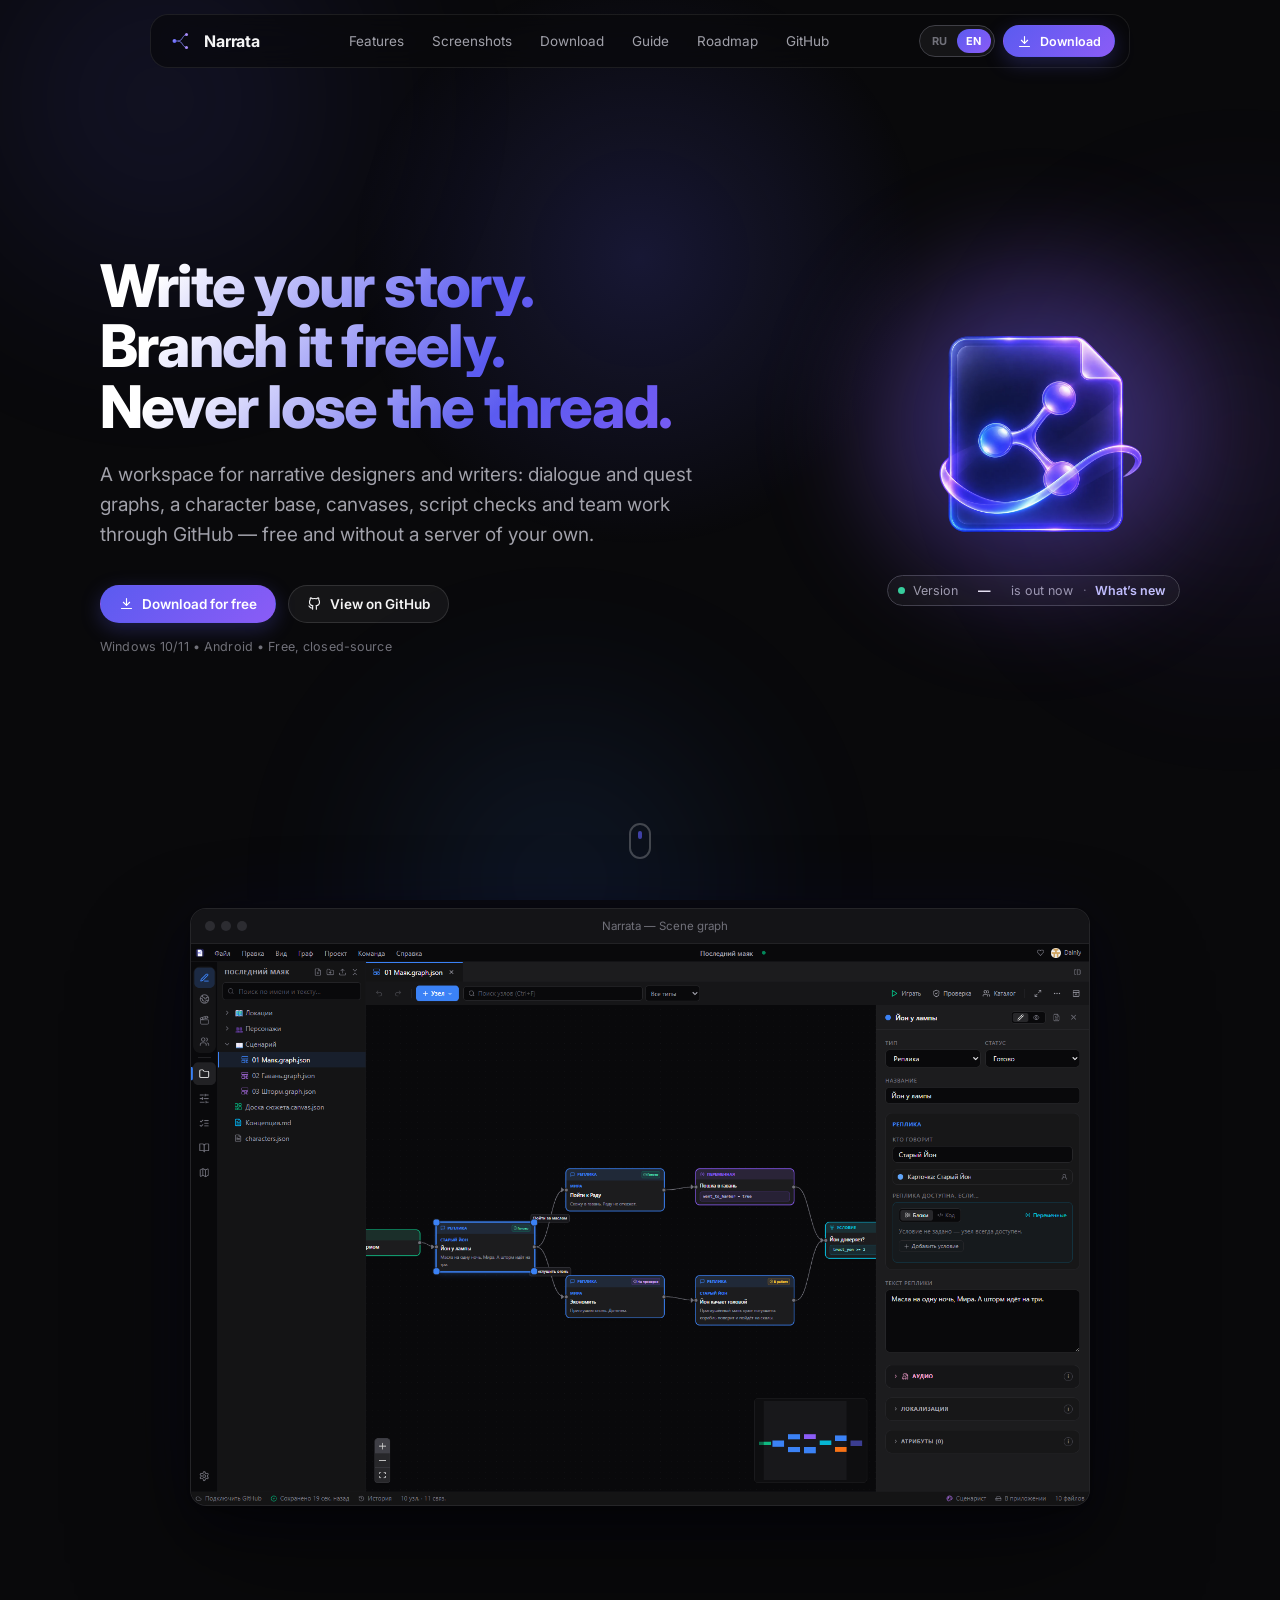
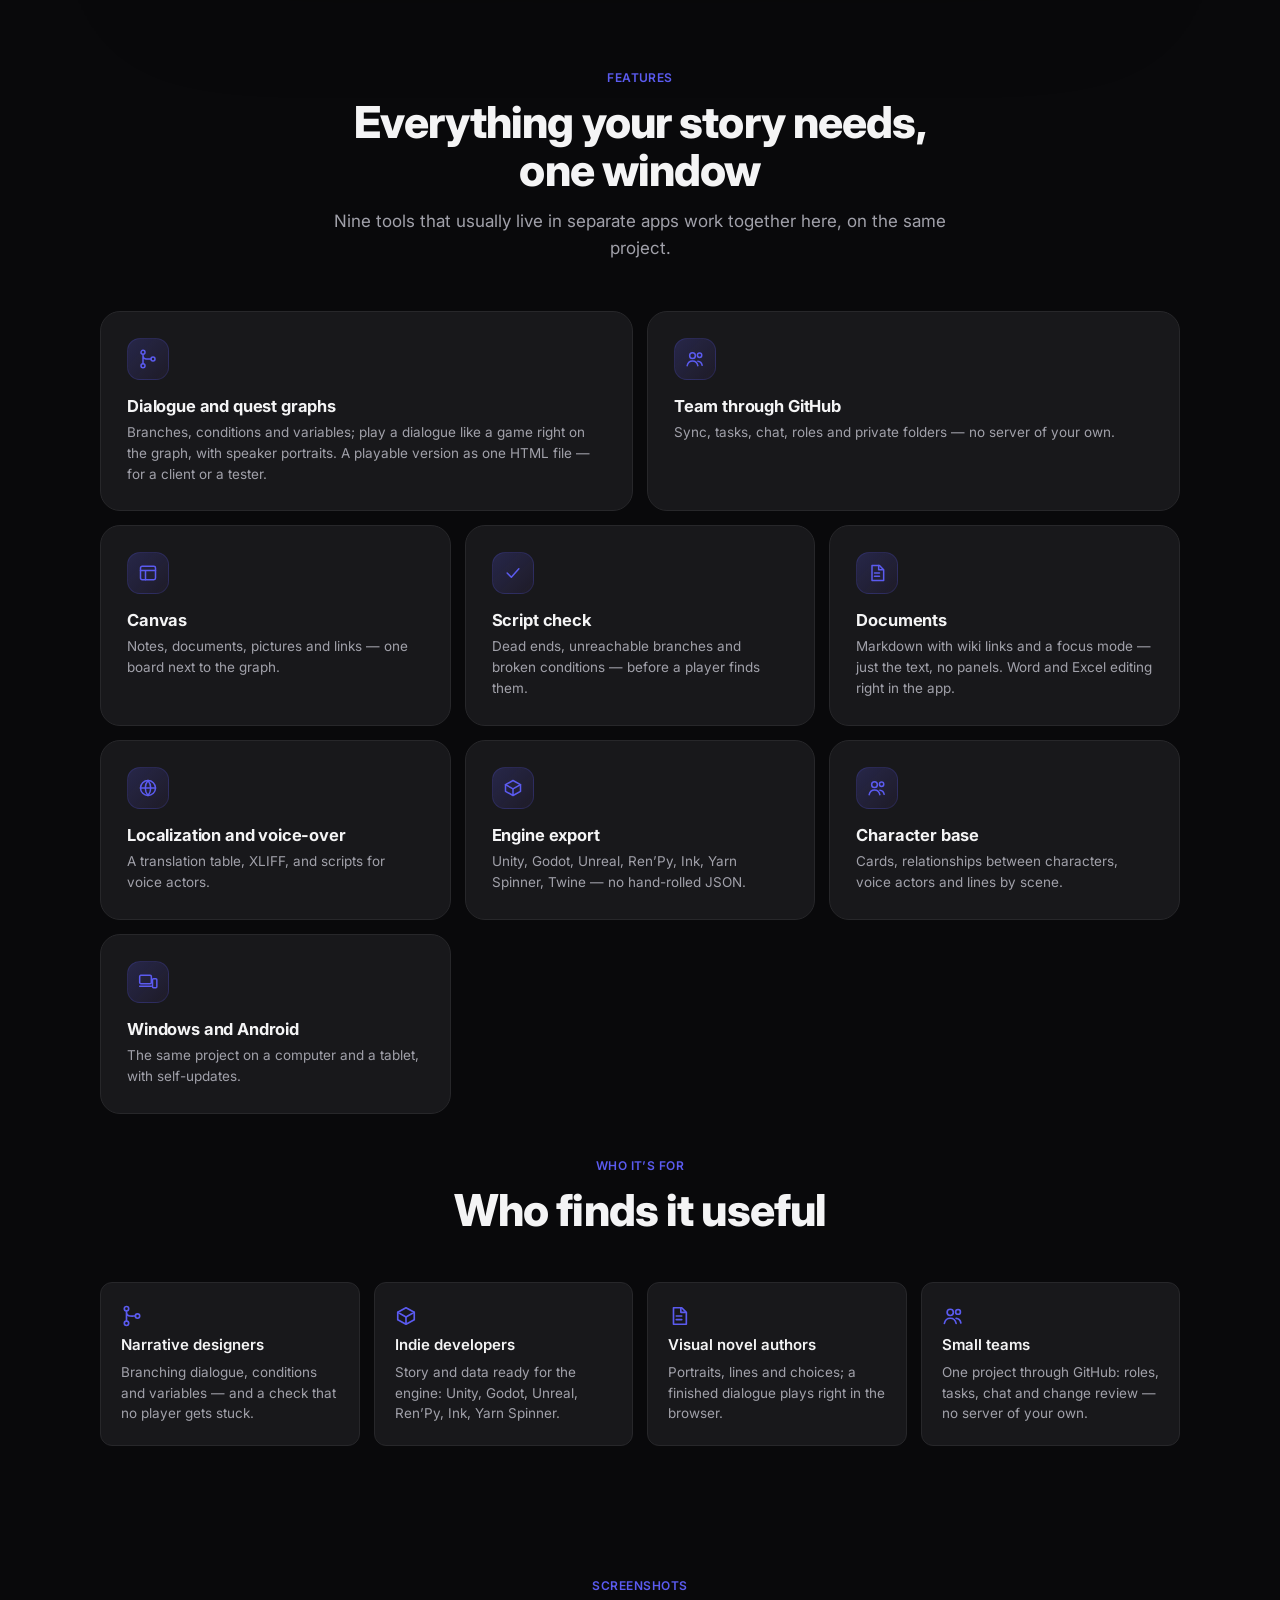
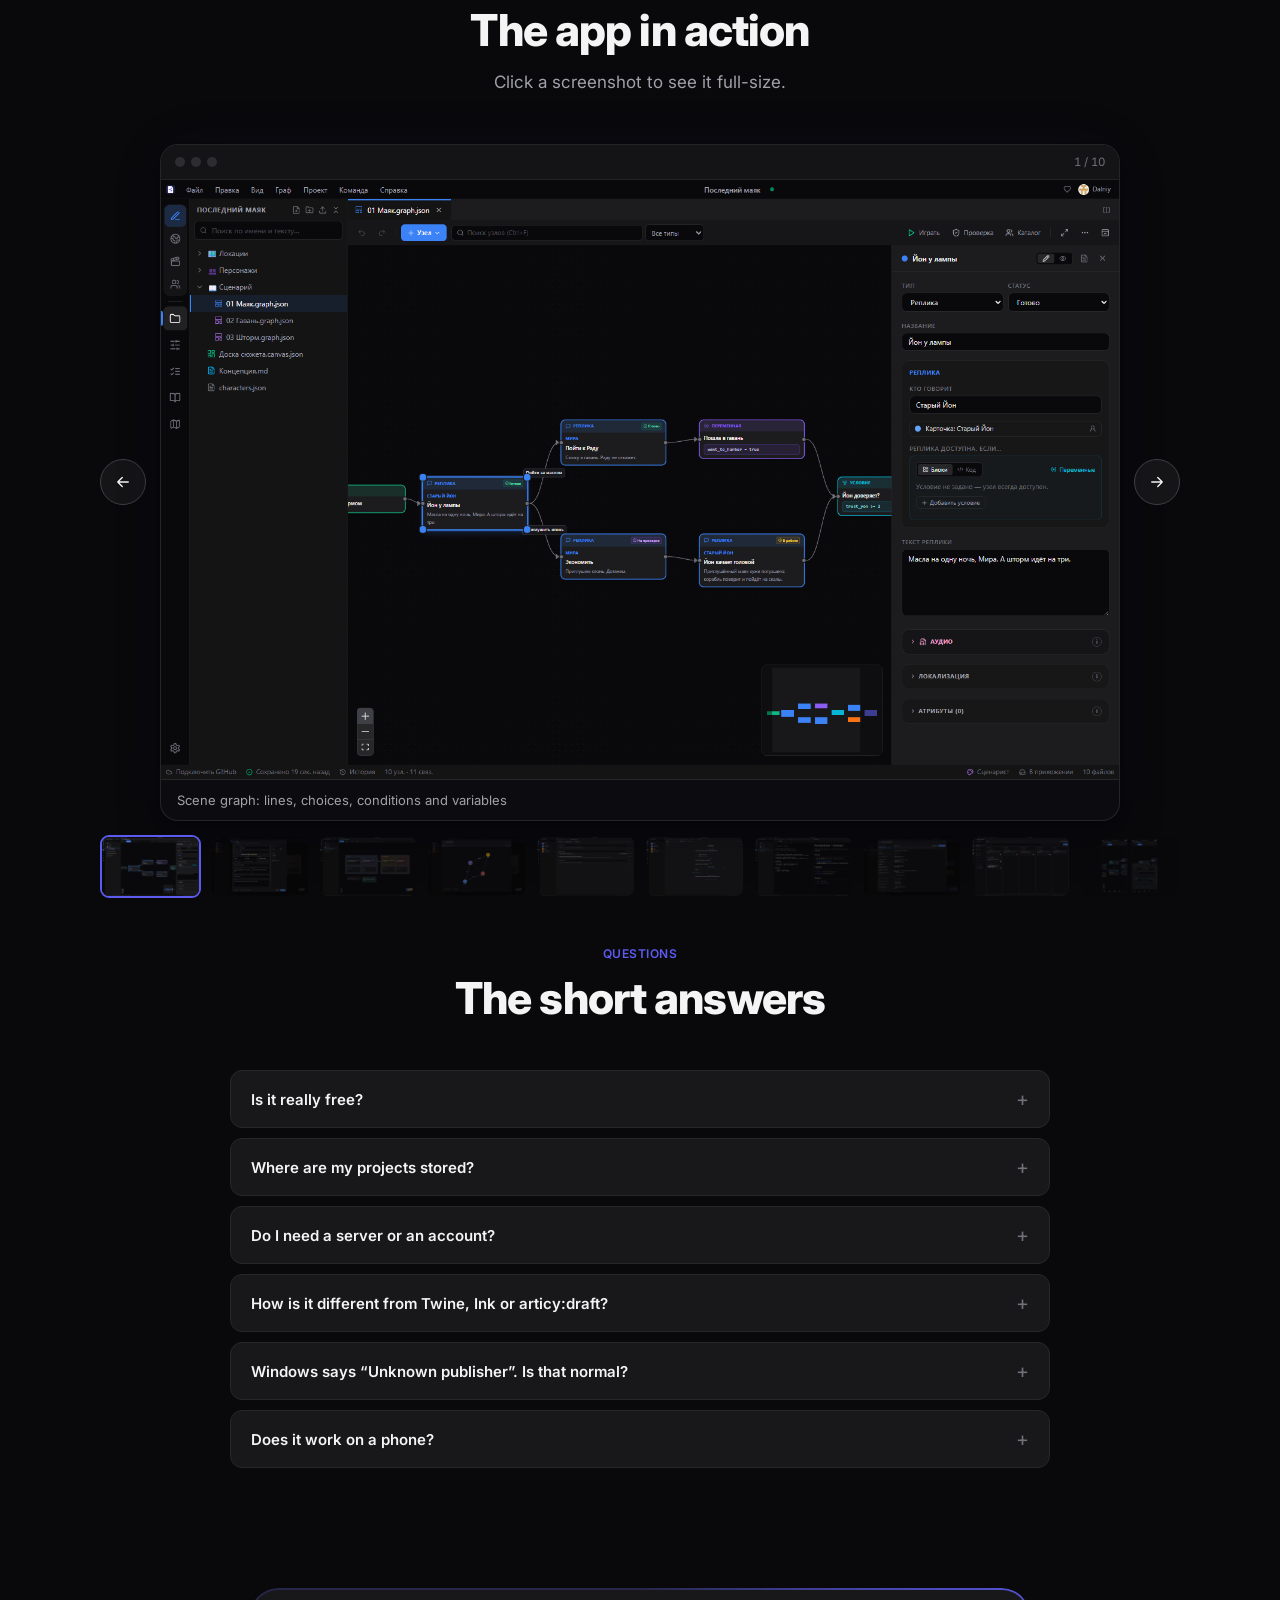
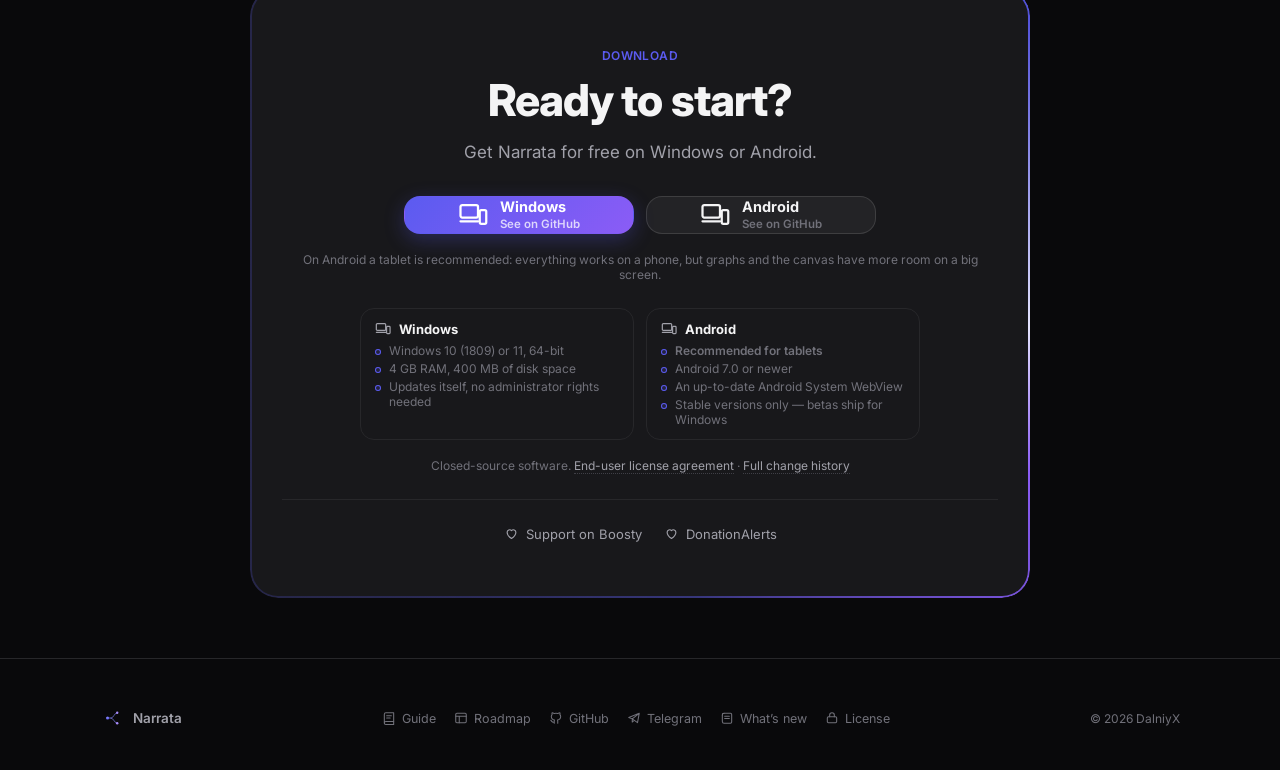
==== commit 0418b90f: "Сайт: index.html" ====
--- a/docs/index.html
+++ b/docs/index.html
@@ -25,7 +25,7 @@
 <link rel="preconnect" href="https://fonts.gstatic.com" crossorigin>
 <link href="https://fonts.googleapis.com/css2?family=Inter:wght@400;500;600;700;800&display=swap" rel="stylesheet">
 
-<link rel="stylesheet" href="site.css?v=b3e1febb">
+<link rel="stylesheet" href="site.css?v=acde7648">
 </head>
 <body>
 
@@ -77,9 +77,9 @@
     <div class="nav-links" id="navLinks">
       <a href="#features" data-i18n="nav.features">Возможности</a>
       <a href="#screenshots" data-i18n="nav.screenshots">Скриншоты</a>
-      <a href="#roadmap" data-i18n="nav.roadmap" id="navRoadmap" hidden>Планы</a>
       <a href="#download" data-i18n="nav.download">Загрузка</a>
       <a href="guide.html" data-i18n="nav.guide">Руководство</a>
+      <a href="roadmap.html" data-link="roadmap" data-i18n="nav.roadmap">Планы</a>
       <a data-link="github" href="https://github.com/DalniyX/narrata-releases" target="_blank" rel="noopener">GitHub</a>
     </div>
     <div class="nav-right">
@@ -231,19 +231,6 @@
     </div>
   </section>
 
-  <!-- ===== ПЛАНЫ: roadmap.json из репозитория релизов, ведётся в Narrata Studio ===== -->
-  <section class="roadmap" id="roadmap" hidden>
-    <div class="container">
-      <div class="section-head reveal">
-        <span class="eyebrow" data-i18n="roadmap.eyebrow">Планы</span>
-        <h2 class="title" data-i18n="roadmap.title">Что готовим дальше</h2>
-        <p class="lead" data-i18n="roadmap.subtitle">Над чем идёт работа и что запланировано. Список обновляется вместе с программой.</p>
-      </div>
-      <div class="rm-grid" id="roadmapGrid"></div>
-      <p class="rm-foot" id="roadmapFoot" hidden></p>
-    </div>
-  </section>
-
   <!-- ===== ЧАСТЫЕ ВОПРОСЫ ===== -->
   <section class="faq" id="faq">
     <div class="container">
@@ -306,7 +293,7 @@
 
         <p class="fine-print">
           <span data-i18n="download.closedSource">Программа с закрытым исходным кодом.</span>
-          <a data-link="license" href="https://github.com/DalniyX/narrata-releases/blob/HEAD/LICENSE.md" target="_blank" rel="noopener" data-i18n="download.license">Лицензионное соглашение</a>
+          <a href="license.html" data-i18n="download.license">Лицензионное соглашение</a>
           <span class="sep">&middot;</span>
           <a href="changelog.html" id="changelogLink" data-i18n="download.changelog">История изменений</a>
         </p>
@@ -339,11 +326,12 @@
     </div>
     <div class="foot-links">
       <a href="guide.html"><svg class="icon" aria-hidden="true"><use href="#i-book"/></svg><span data-i18n="nav.guide">Руководство</span></a>
+      <a data-link="roadmap" href="roadmap.html"><svg class="icon" aria-hidden="true"><use href="#i-layout"/></svg><span data-i18n="nav.roadmap">Планы</span></a>
       <a data-link="github" href="https://github.com/DalniyX/narrata-releases" target="_blank" rel="noopener"><svg class="icon" aria-hidden="true"><use href="#i-github"/></svg>GitHub</a>
       <a data-link="telegram" href="https://t.me/DalniyX" target="_blank" rel="noopener"><svg class="icon" aria-hidden="true"><use href="#i-send"/></svg>Telegram</a>
       <a data-link="discord" href="#" target="_blank" rel="noopener" hidden><svg class="icon" aria-hidden="true"><use href="#i-users"/></svg>Discord</a>
       <a href="changelog.html" id="footChangelog"><svg class="icon" aria-hidden="true"><use href="#i-scroll"/></svg><span data-i18n="footer.changelog">История изменений</span></a>
-      <a data-link="license" href="https://github.com/DalniyX/narrata-releases/blob/HEAD/LICENSE.md" target="_blank" rel="noopener"><svg class="icon" aria-hidden="true"><use href="#i-lock"/></svg><span data-i18n="footer.license">Лицензия</span></a>
+      <a href="license.html"><svg class="icon" aria-hidden="true"><use href="#i-lock"/></svg><span data-i18n="footer.license">Лицензия</span></a>
     </div>
     <p class="foot-copy" id="copyLine">&copy; 2026 DalniyX</p>
   </div>
@@ -363,9 +351,9 @@
 <!-- кнопка «Наверх» — появляется при прокрутке вниз -->
 <div class="to-top-dock"><button type="button" class="to-top" id="toTop" data-i18n-aria="nav.toTop" aria-label="Наверх"><svg class="icon" aria-hidden="true"><use href="#i-arrow"/></svg></button></div>
 
-<script src="site-config.js?v=969bf729"></script>
+<script src="site-config.js?v=37002af1"></script>
 <script src="i18n.js?v=de8c43ac"></script>
-<script src="app.js?v=6ff1ae39"></script>
+<script src="app.js?v=b3a25e91"></script>
 <script>
   // Снимаем блокировку показа страницы сразу после того, как app.js подставил тексты.
   document.documentElement.classList.remove('i18n-boot');
--- a/docs/site.css
+++ b/docs/site.css
@@ -43,6 +43,10 @@
 }
 body {
   margin: 0;
+  /* Опорная точка для .snow (inset:0 на всю высоту страницы, не только окна) — сама по себе ничего
+     не меняет: остальные absolute-слои уже позиционируются от своих локальных контейнеров (.hero,
+     .mockup-imgwrap и т. п.), а не от body. */
+  position: relative;
   background: var(--bg);
   color: var(--text);
   font-family: "Inter", -apple-system, "Segoe UI", system-ui, sans-serif;
@@ -87,6 +91,24 @@
   66% { transform: translate(-25px, 25px) scale(0.96); }
 }
 @media (prefers-reduced-motion: reduce) { .ambient span { animation: none; } }
+
+/* Снег — Studio → «Настройки» → «Снег на сайте» (docs/landing.json → SITE.snow, landing/app.js: wireSnow).
+   Сама анимация не проверяет prefers-reduced-motion: JS не создаёт ни одной частицы, если он включён.
+   position: absolute, не fixed: снег должен скроллиться вместе со страницей, как её собственный слой,
+   а не висеть поверх экрана отдельным параллаксом — резало глаз при прокрутке. Работает на всю высоту
+   документа (inset:0 от body, см. выше), а не только на первый экран. */
+.snow { position: absolute; inset: 0; z-index: 70; overflow: hidden; pointer-events: none; }
+/* Частицы уже разбросаны JS по всей высоте страницы (top: 0–100%) и падают на небольшое локальное
+   расстояние (--fall), а не от верха окна до низа — так снег ровно виден на любой прокрутке, не только
+   у самого верха. Плавное появление/исчезание (opacity) прячет момент, когда анимация допрыгивает до
+   конца и линейно перескакивает обратно к началу — иначе на коротком пути это было бы заметным рывком. */
+.snow span { position: absolute; border-radius: 50%; background: #fff; animation: snow-fall linear infinite; }
+@keyframes snow-fall {
+  0% { opacity: 0; transform: translate(0, 0); }
+  15% { opacity: var(--o, .6); }
+  85% { opacity: var(--o, .6); }
+  100% { opacity: 0; transform: translate(var(--drift, 0), var(--fall, 90px)); }
+}
 @media (max-width: 720px) { .ambient span { filter: blur(60px); opacity: .12; } }
 
 /* Курсор-реактивное свечение за заголовком — тонкая деталь, выключается на тач-устройствах.
@@ -432,9 +454,19 @@
 @media (max-width: 640px) { .download { padding: 72px 0 40px; } }
 .cta-card { position: relative; max-width: 780px; margin: 0 auto; text-align: center; padding: 56px 32px; border-radius: 28px; background: var(--card); overflow: hidden; }
 @media (max-width: 480px) { .cta-card { padding: 36px 20px; border-radius: 22px; } }
-.cta-card::before { content: ''; position: absolute; inset: 0; border-radius: 28px; padding: 1px; pointer-events: none;
-  background: linear-gradient(135deg, rgba(91,91,240,.4), rgba(139,92,246,.15), rgba(59,130,246,.35));
-  -webkit-mask: linear-gradient(#000 0 0) content-box, linear-gradient(#000 0 0); -webkit-mask-composite: xor; mask-composite: exclude; }
+@property --cta-angle { syntax: '<angle>'; inherits: false; initial-value: 0deg; }
+.cta-card::before { content: ''; position: absolute; inset: 0; border-radius: 28px; padding: 2px; pointer-events: none;
+  background: conic-gradient(from var(--cta-angle), rgba(91,91,240,.22) 0deg, rgba(91,91,240,.9) 55deg, #e4e4ff 95deg, rgba(139,92,246,1) 115deg, rgba(91,91,240,.45) 170deg, rgba(91,91,240,.22) 230deg, rgba(91,91,240,.22) 360deg);
+  -webkit-mask: linear-gradient(#000 0 0) content-box, linear-gradient(#000 0 0); -webkit-mask-composite: xor; mask-composite: exclude;
+  animation: cta-border-spin 7s linear infinite, cta-border-pulse 2.6s ease-in-out infinite; }
+@keyframes cta-border-spin { to { --cta-angle: 360deg; } }
+/* filter вместо box-shadow: drop-shadow повторяет форму уже замаскированного кольца (тонкая рамка), а
+   box-shadow лёг бы на весь прямоугольник псевдоэлемента ещё до маски — светилось бы не там. */
+@keyframes cta-border-pulse {
+  0%, 100% { filter: drop-shadow(0 0 3px rgba(139,92,246,.4)); }
+  50% { filter: drop-shadow(0 0 10px rgba(139,92,246,.85)); }
+}
+@media (prefers-reduced-motion: reduce) { .cta-card::before { animation: none; filter: none; } }
 .cta-card h2 { margin-top: 0; }
 .cta-card .lead { margin: 0 auto 30px; }
 .download-grid { display: flex; flex-wrap: wrap; justify-content: center; gap: 12px; margin-bottom: 10px; }
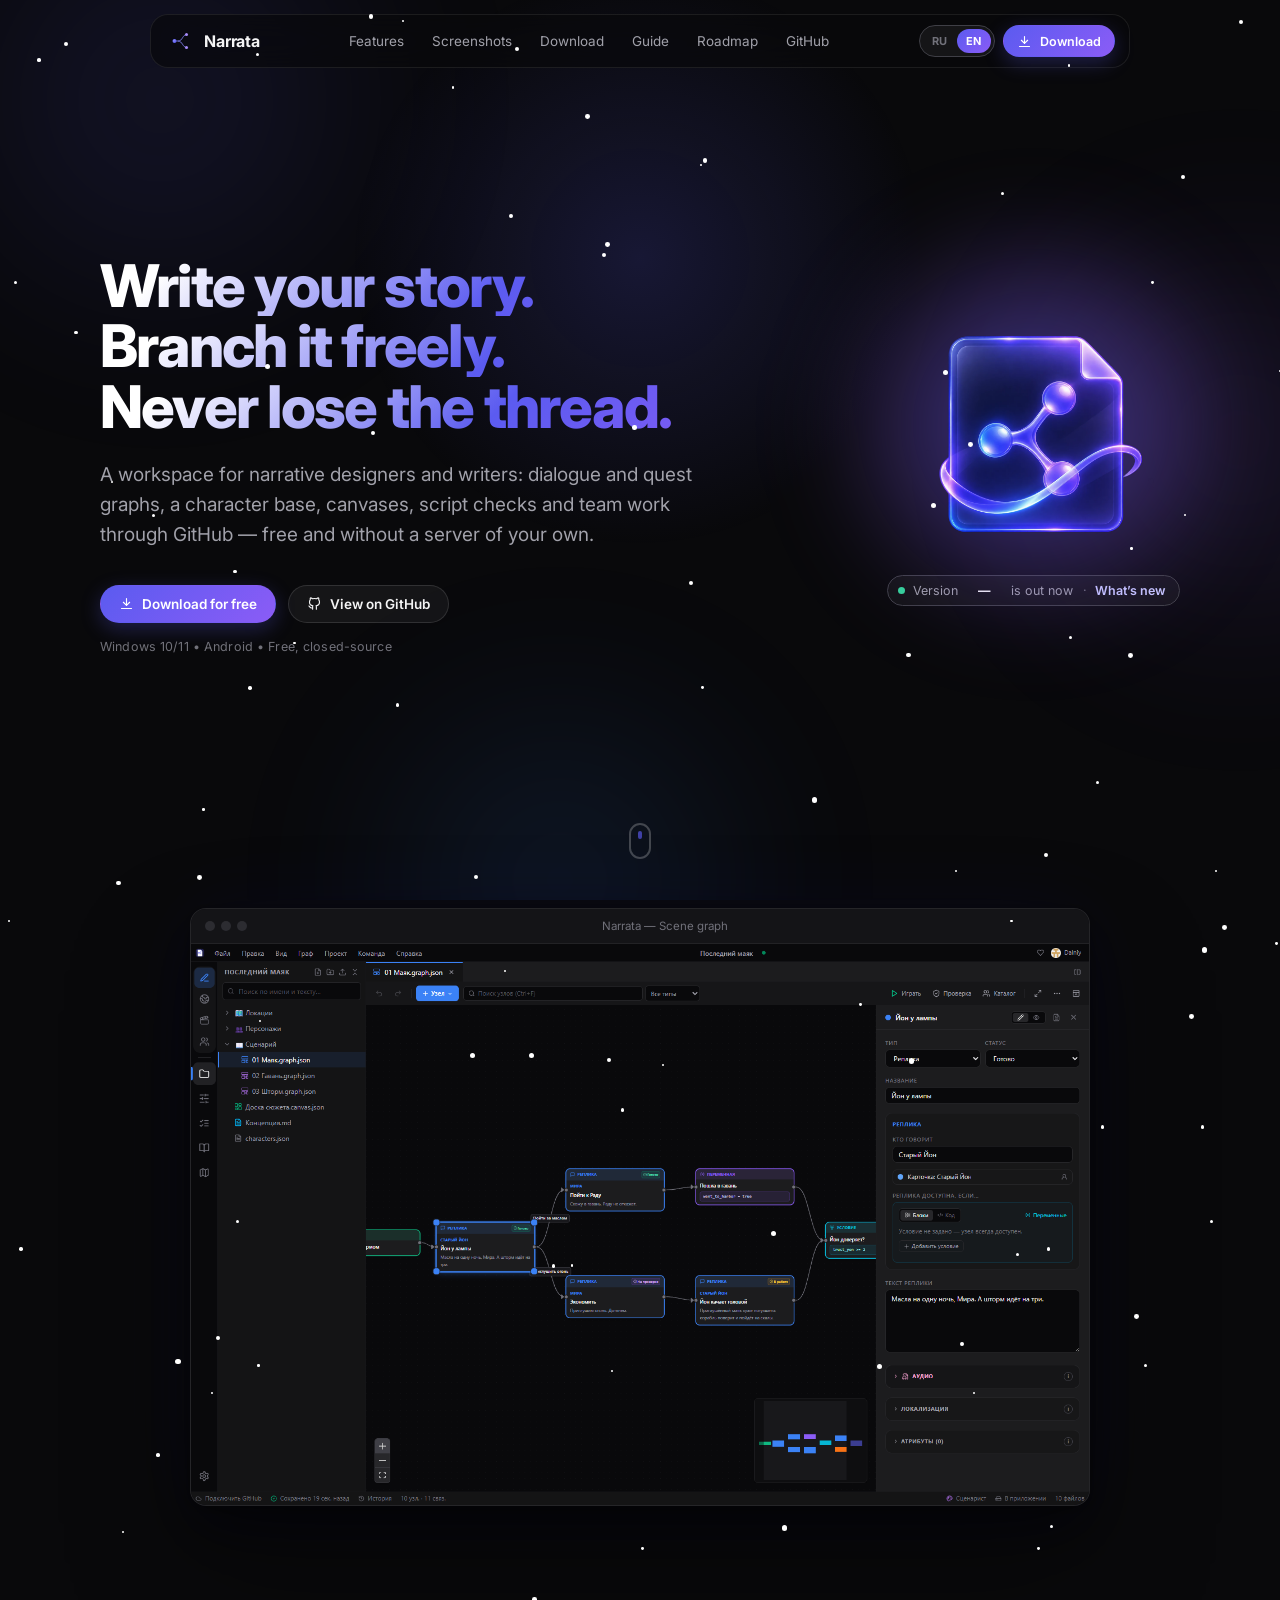
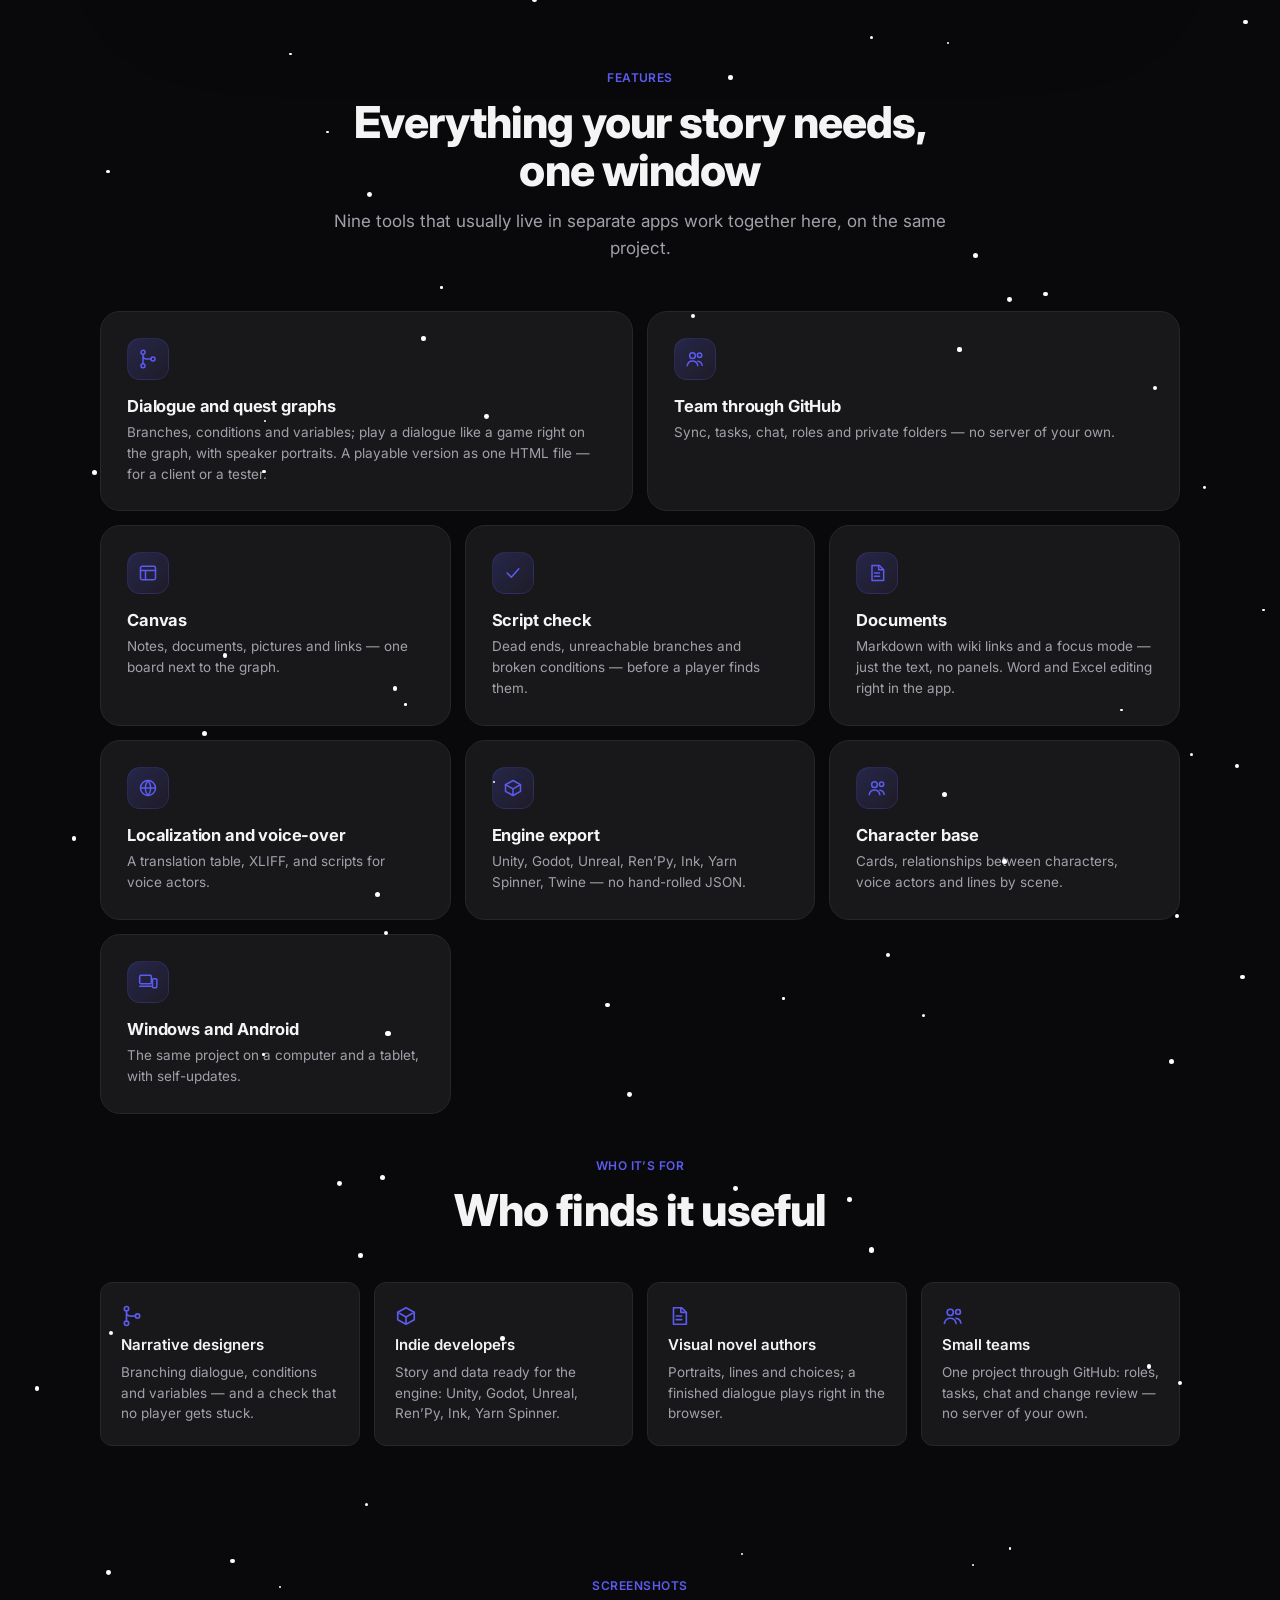
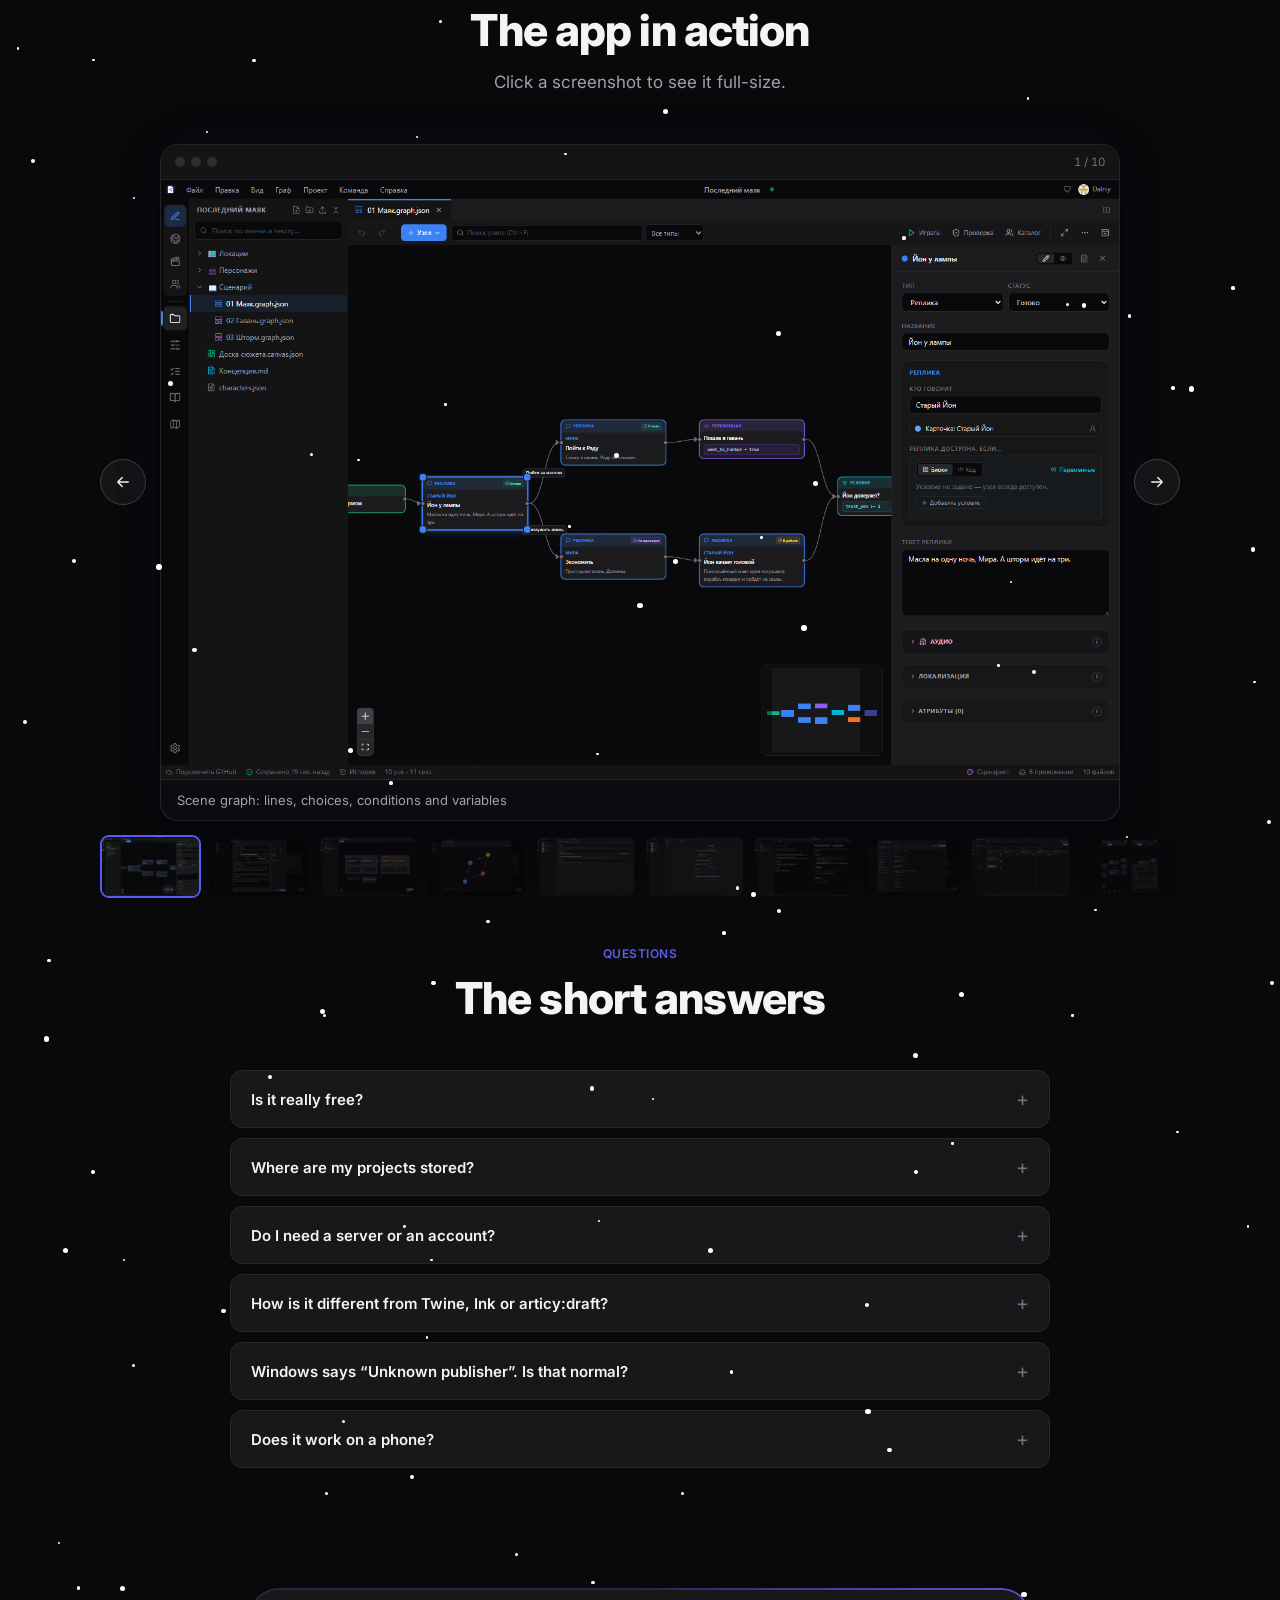
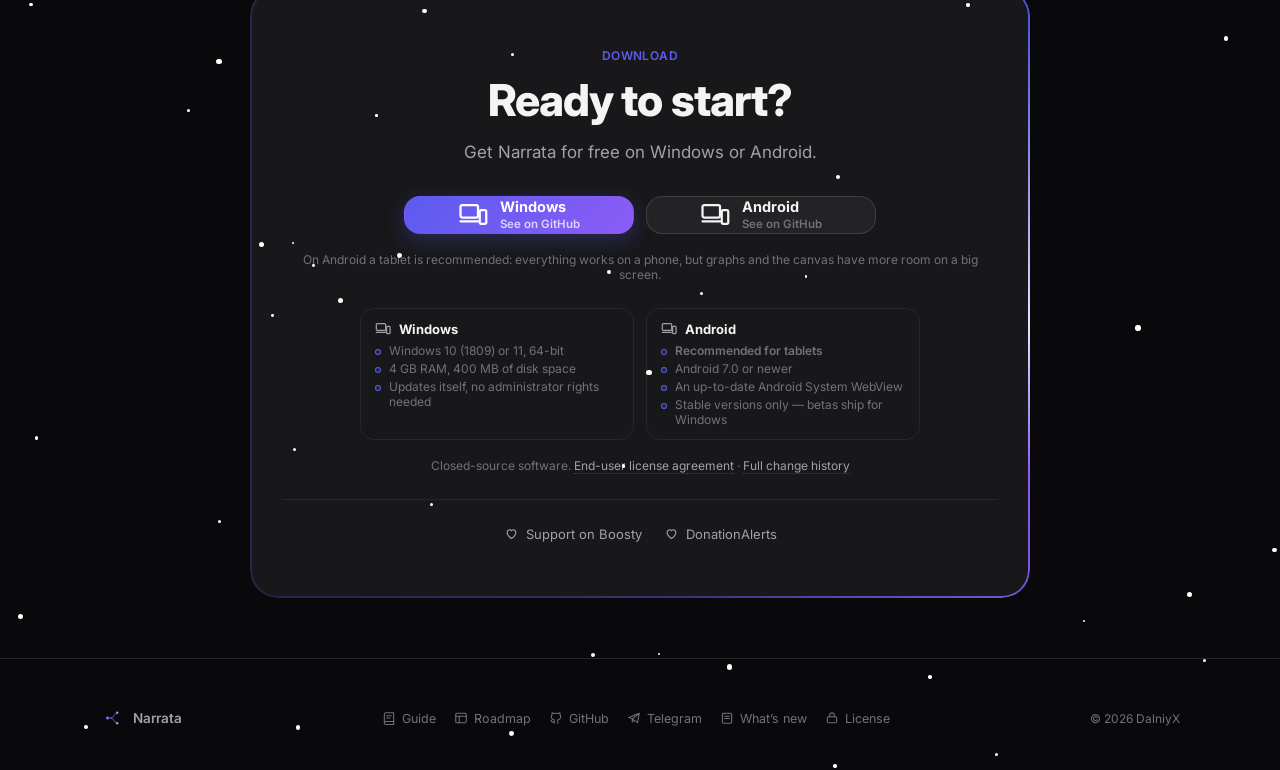
==== commit b78c29f4: "Сайт: index.html" ====
--- a/docs/index.html
+++ b/docs/index.html
@@ -351,7 +351,7 @@
 <!-- кнопка «Наверх» — появляется при прокрутке вниз -->
 <div class="to-top-dock"><button type="button" class="to-top" id="toTop" data-i18n-aria="nav.toTop" aria-label="Наверх"><svg class="icon" aria-hidden="true"><use href="#i-arrow"/></svg></button></div>
 
-<script src="site-config.js?v=37002af1"></script>
+<script src="site-config.js?v=c4f208cc"></script>
 <script src="i18n.js?v=de8c43ac"></script>
 <script src="app.js?v=b3a25e91"></script>
 <script>
--- a/docs/site.css
+++ b/docs/site.css
@@ -424,8 +424,6 @@
 
 /* ---------- ЗАГРУЗКА / CTA ---------- */
 /* ---------- ПЛАНЫ ---------- */
-.roadmap { padding: 120px 0 20px; }
-@media (max-width: 640px) { .roadmap { padding: 72px 0 8px; } }
 .rm-grid { display: grid; grid-template-columns: repeat(3, minmax(0, 1fr)); gap: 14px; align-items: start; }
 @media (max-width: 900px) { .rm-grid { grid-template-columns: 1fr; } }
 .rm-col { background: var(--panel); border: 1px solid var(--line); border-radius: var(--radius); padding: 18px; }
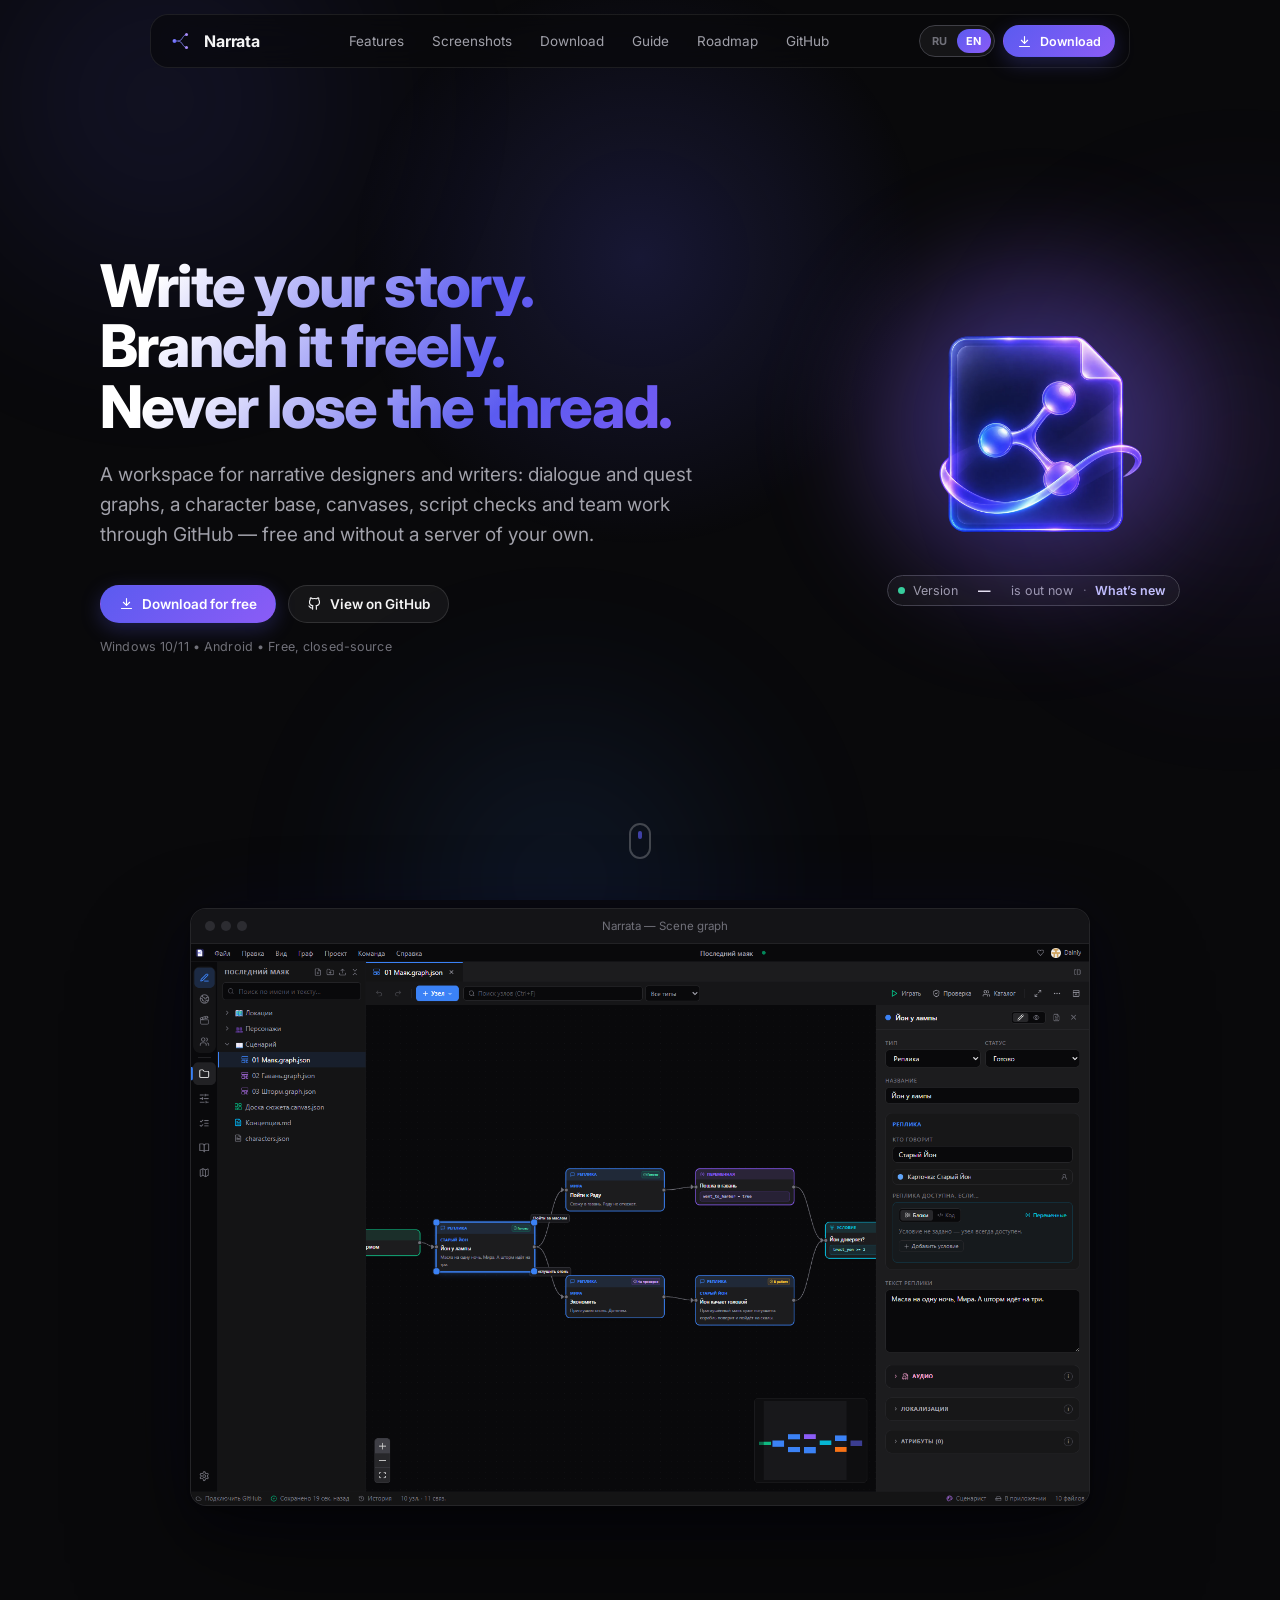
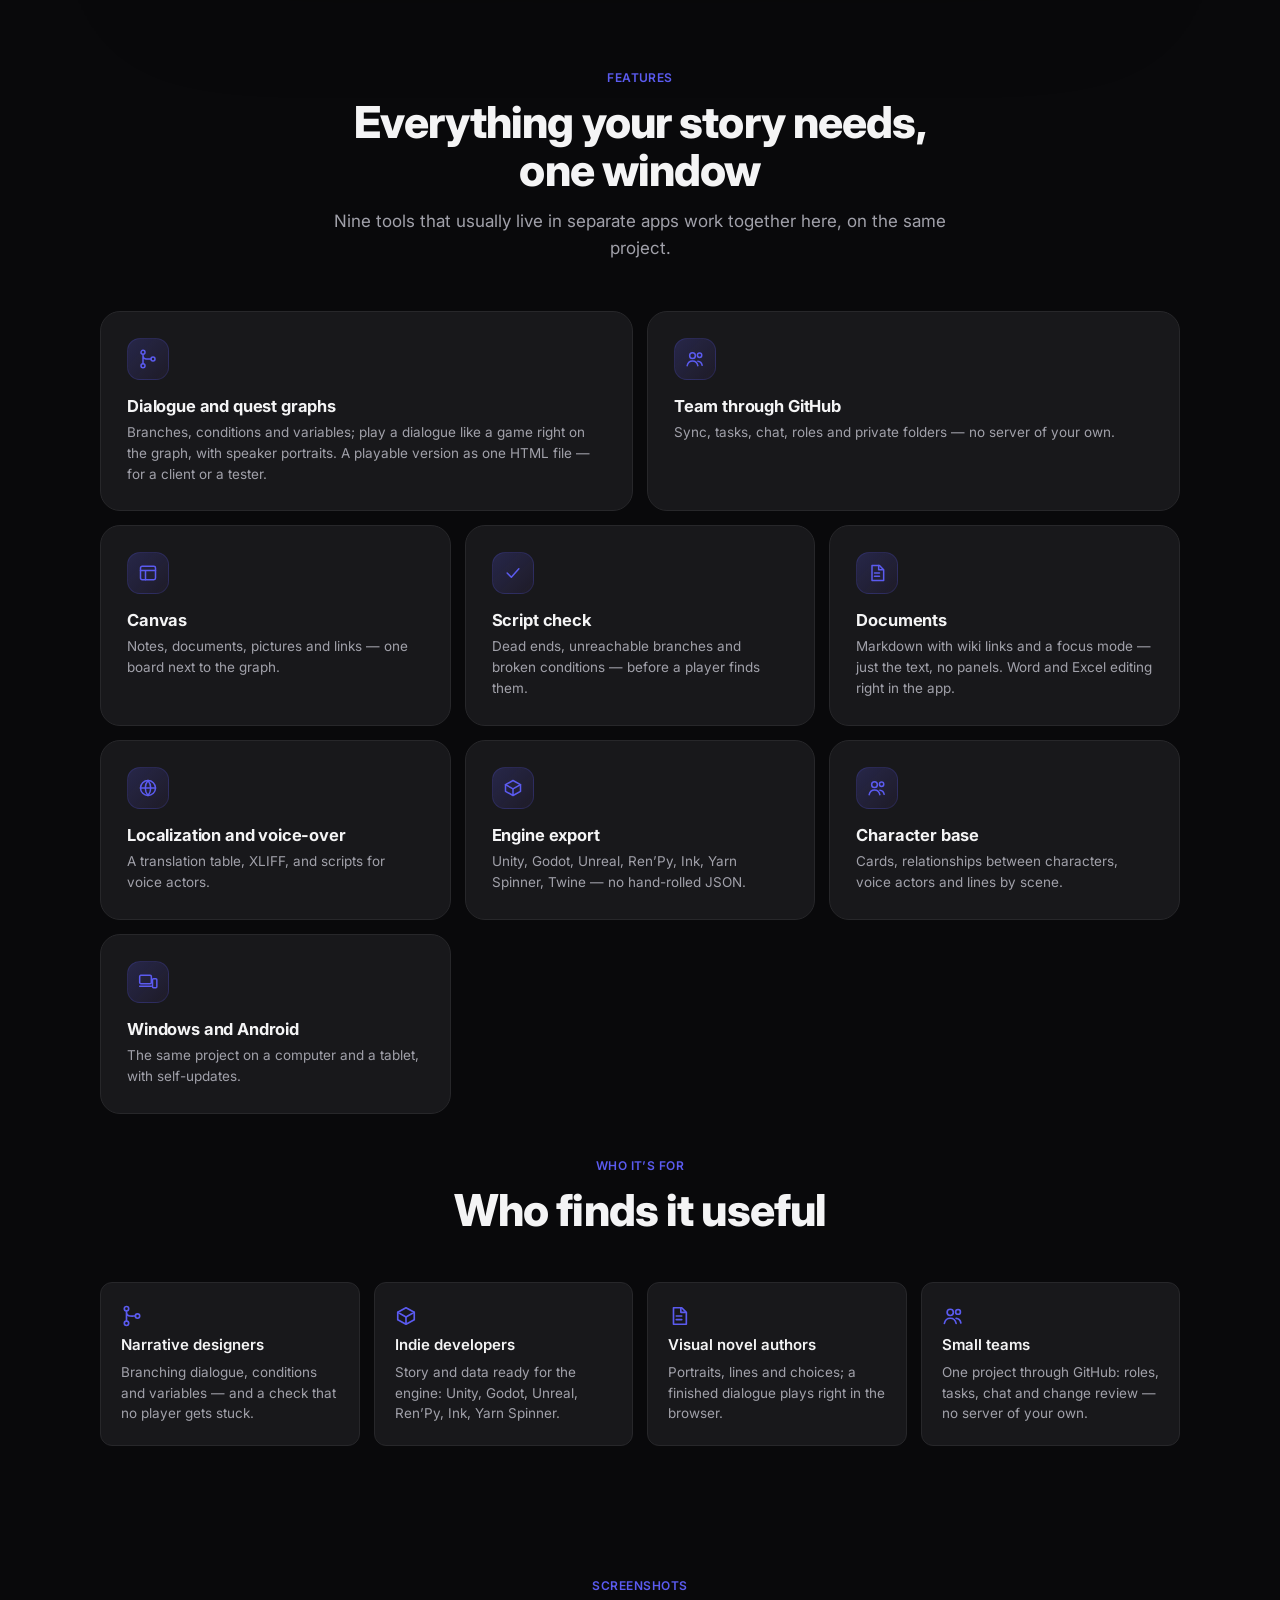
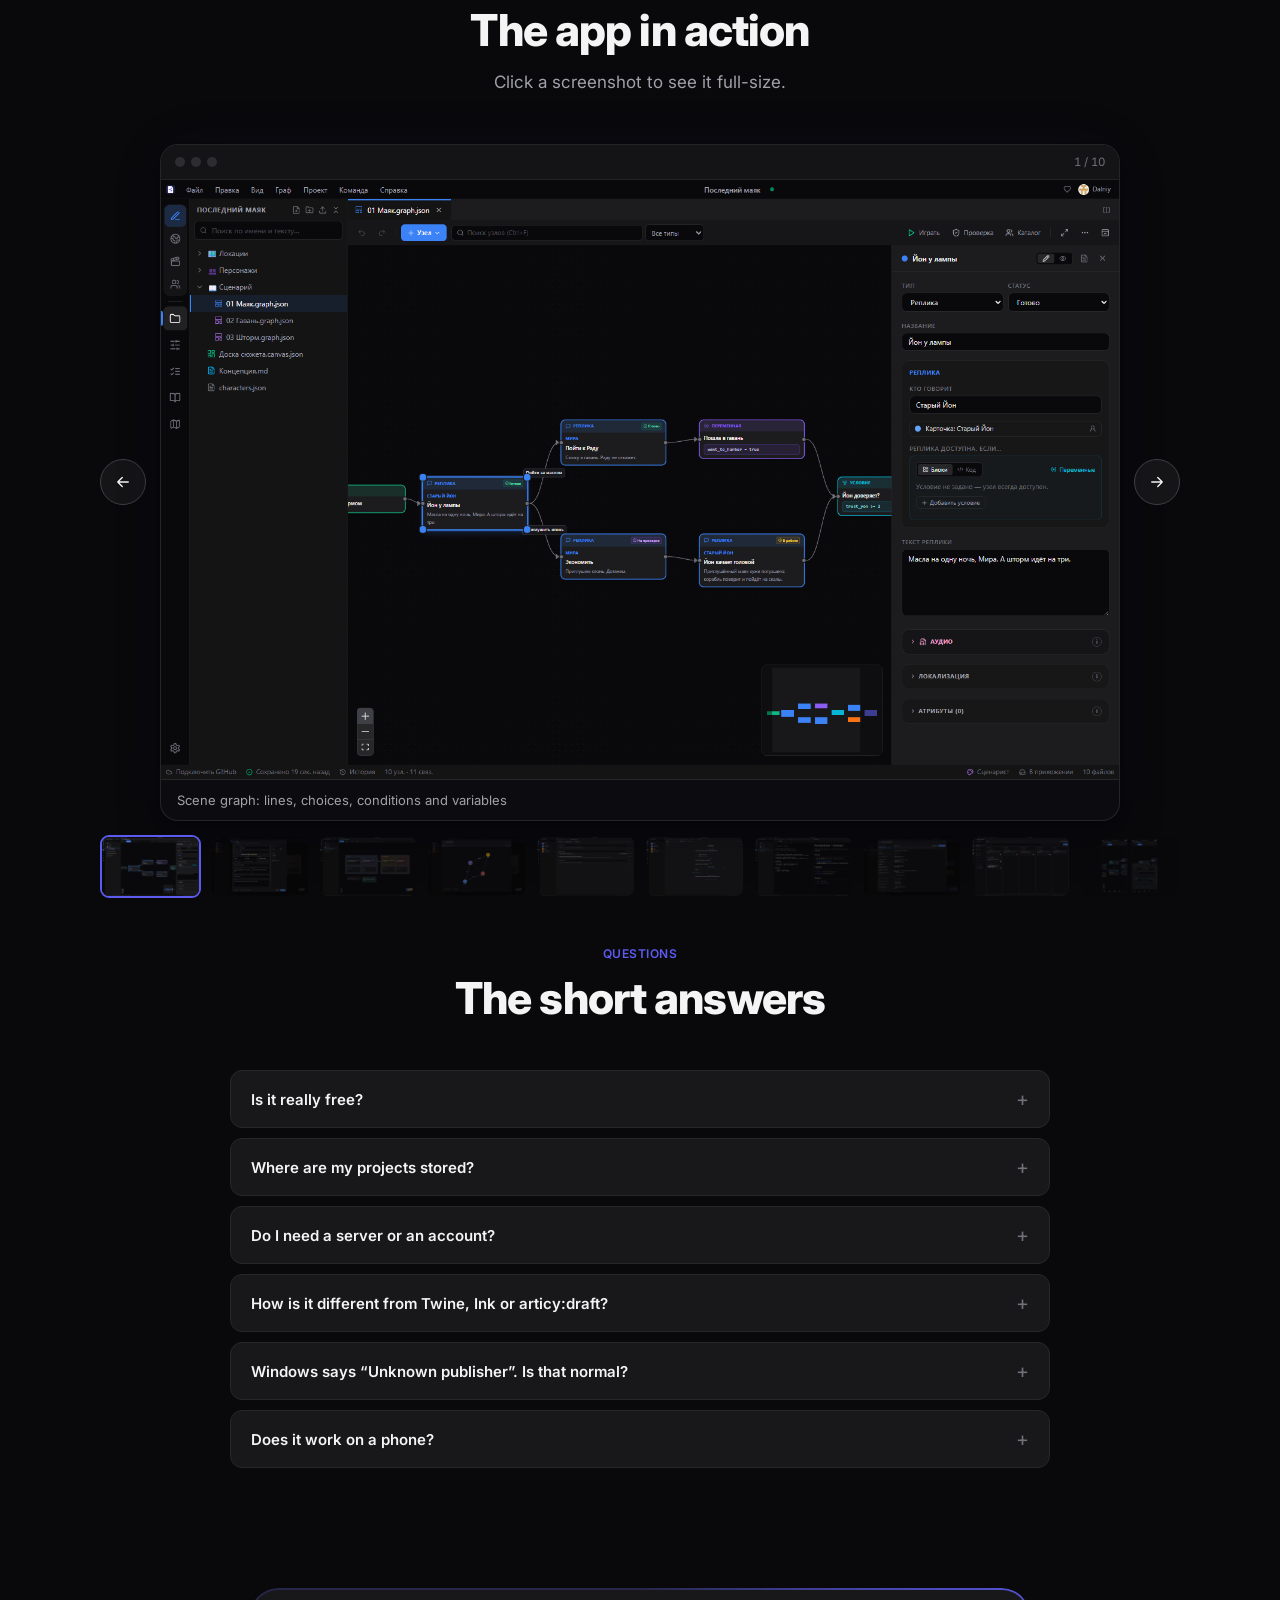
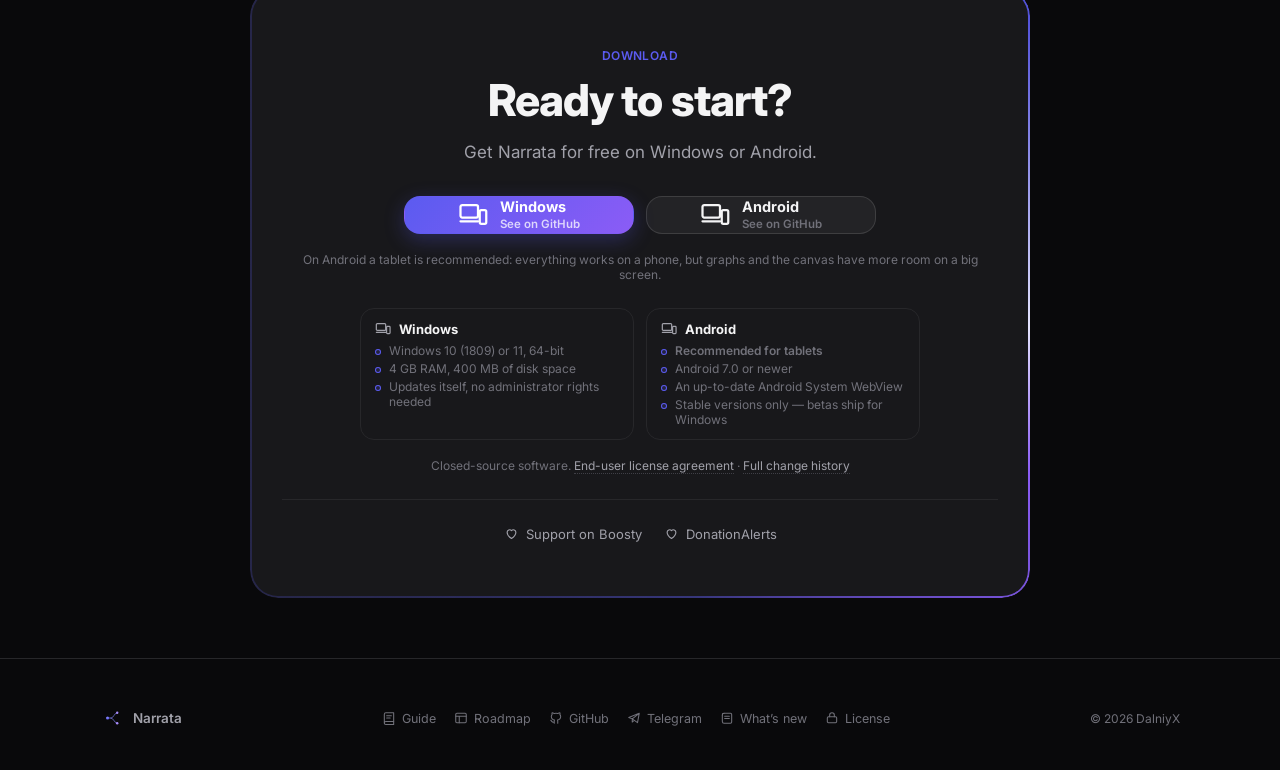
==== commit 92155c6e: "Сайт: index.html" ====
--- a/docs/index.html
+++ b/docs/index.html
@@ -25,7 +25,7 @@
 <link rel="preconnect" href="https://fonts.gstatic.com" crossorigin>
 <link href="https://fonts.googleapis.com/css2?family=Inter:wght@400;500;600;700;800&display=swap" rel="stylesheet">
 
-<link rel="stylesheet" href="site.css?v=acde7648">
+<link rel="stylesheet" href="site.css?v=dd301fc4">
 </head>
 <body>
 
@@ -298,7 +298,7 @@
           <a href="changelog.html" id="changelogLink" data-i18n="download.changelog">История изменений</a>
         </p>
 
-        <div class="support-row" id="supportRow">
+        <div class="support-row" id="supportRow" data-link-group="showSupportOnSite">
           <a data-link="boosty" href="https://boosty.to/narrata/donate" target="_blank" rel="noopener">
             <svg class="icon" aria-hidden="true"><use href="#i-heart"/></svg>
             <span data-i18n="download.boosty">Поддержать на Boosty</span>
@@ -332,6 +332,7 @@
       <a data-link="discord" href="#" target="_blank" rel="noopener" hidden><svg class="icon" aria-hidden="true"><use href="#i-users"/></svg>Discord</a>
       <a href="changelog.html" id="footChangelog"><svg class="icon" aria-hidden="true"><use href="#i-scroll"/></svg><span data-i18n="footer.changelog">История изменений</span></a>
       <a href="license.html"><svg class="icon" aria-hidden="true"><use href="#i-lock"/></svg><span data-i18n="footer.license">Лицензия</span></a>
+      <a data-link="authorSite" href="#" target="_blank" rel="noopener" hidden><svg class="icon" aria-hidden="true"><use href="#i-package"/></svg><span data-i18n="footer.authorSite">Другие проекты автора</span></a>
     </div>
     <p class="foot-copy" id="copyLine">&copy; 2026 DalniyX</p>
   </div>
@@ -351,8 +352,9 @@
 <!-- кнопка «Наверх» — появляется при прокрутке вниз -->
 <div class="to-top-dock"><button type="button" class="to-top" id="toTop" data-i18n-aria="nav.toTop" aria-label="Наверх"><svg class="icon" aria-hidden="true"><use href="#i-arrow"/></svg></button></div>
 
-<script src="site-config.js?v=c4f208cc"></script>
-<script src="i18n.js?v=de8c43ac"></script>
+<script src="site-config.js?v=af1d6190"></script>
+<script src="roadmap-nav.js?v=914ac2bd"></script>
+<script src="i18n.js?v=730c1ffd"></script>
 <script src="app.js?v=b3a25e91"></script>
 <script>
   // Снимаем блокировку показа страницы сразу после того, как app.js подставил тексты.
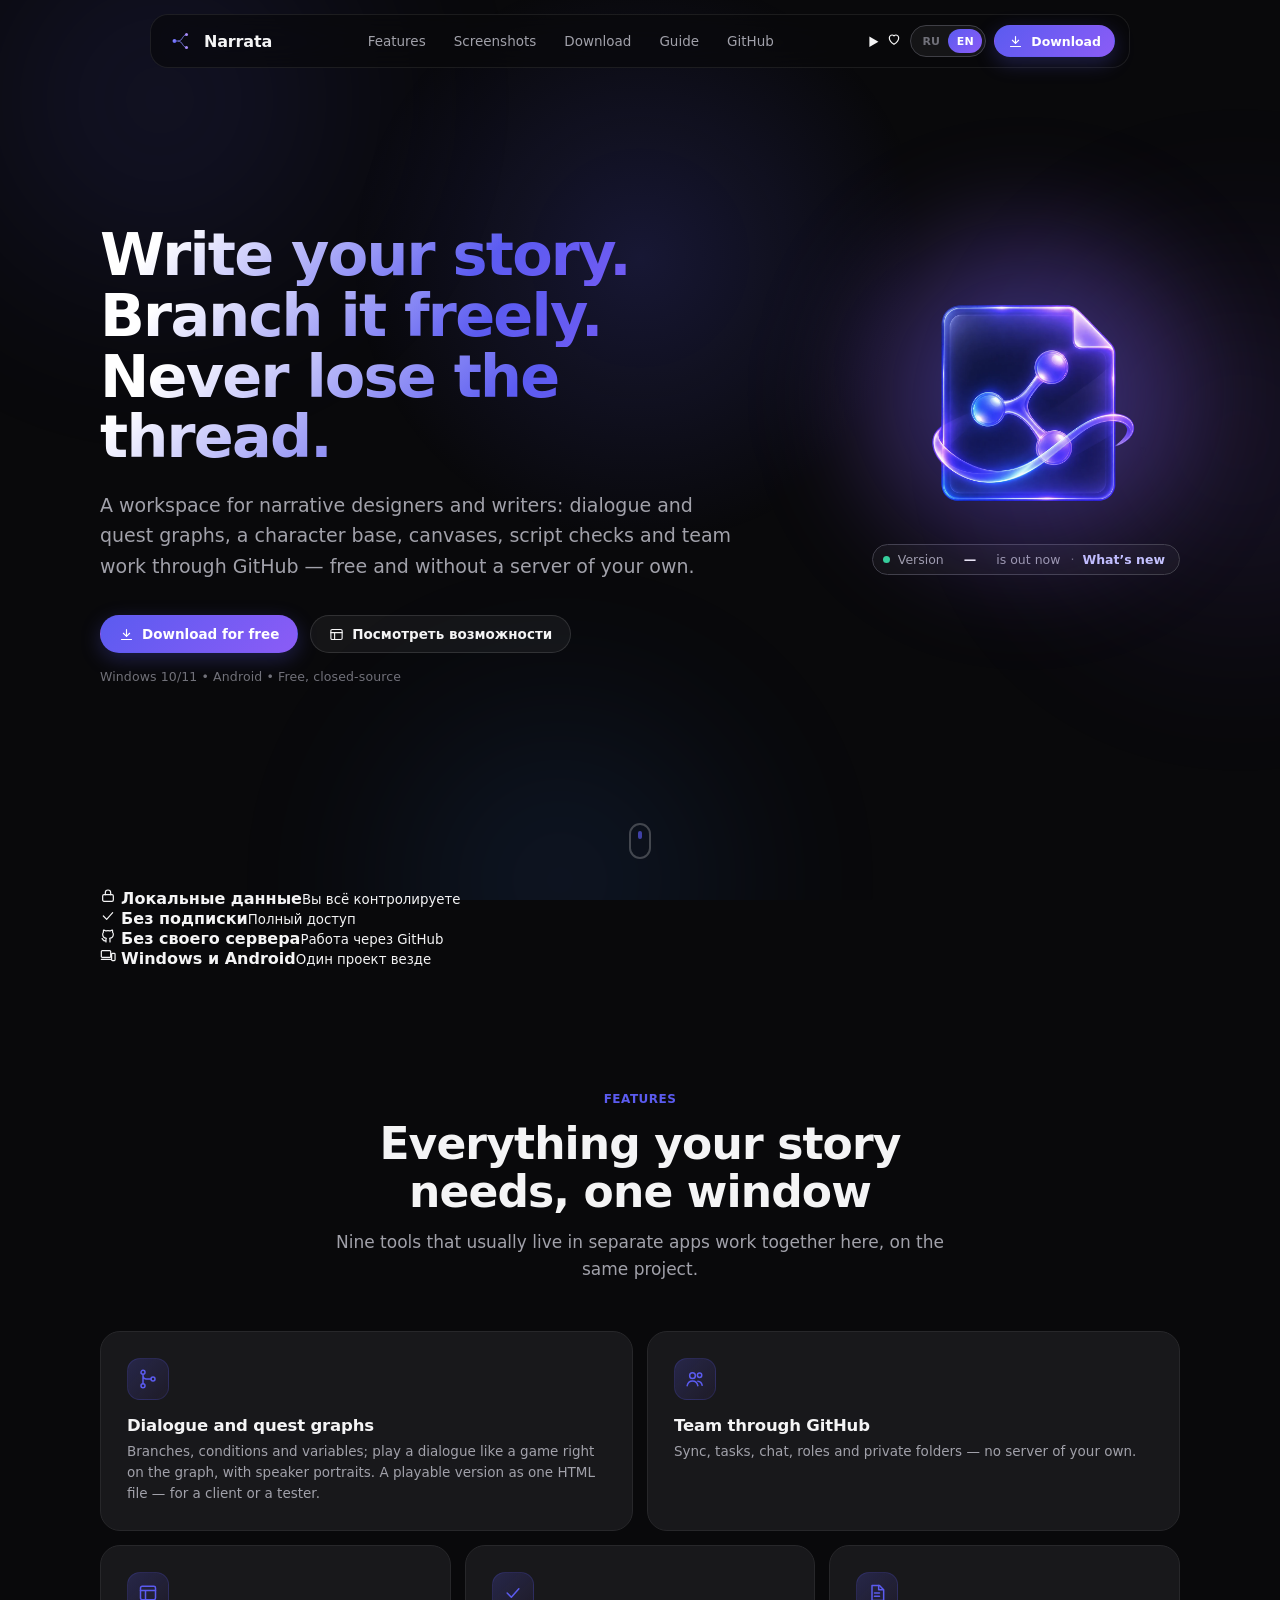
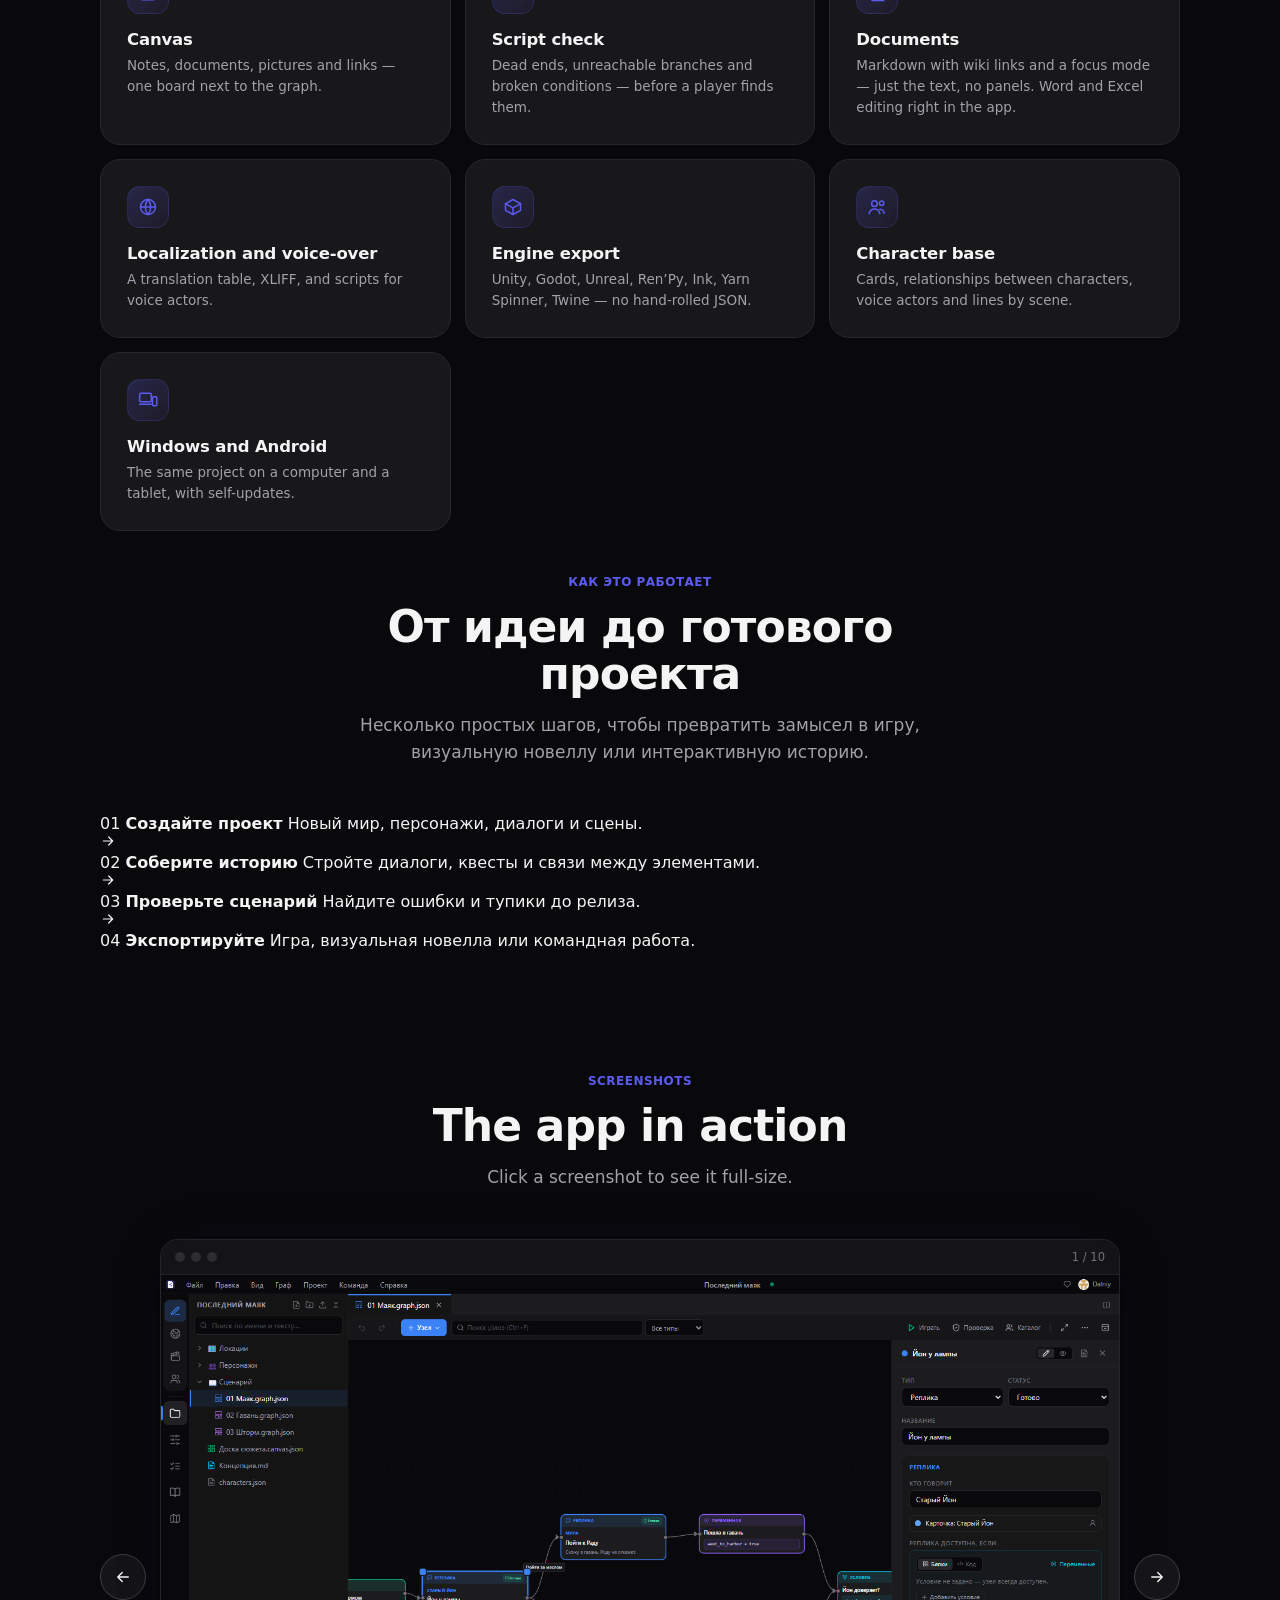
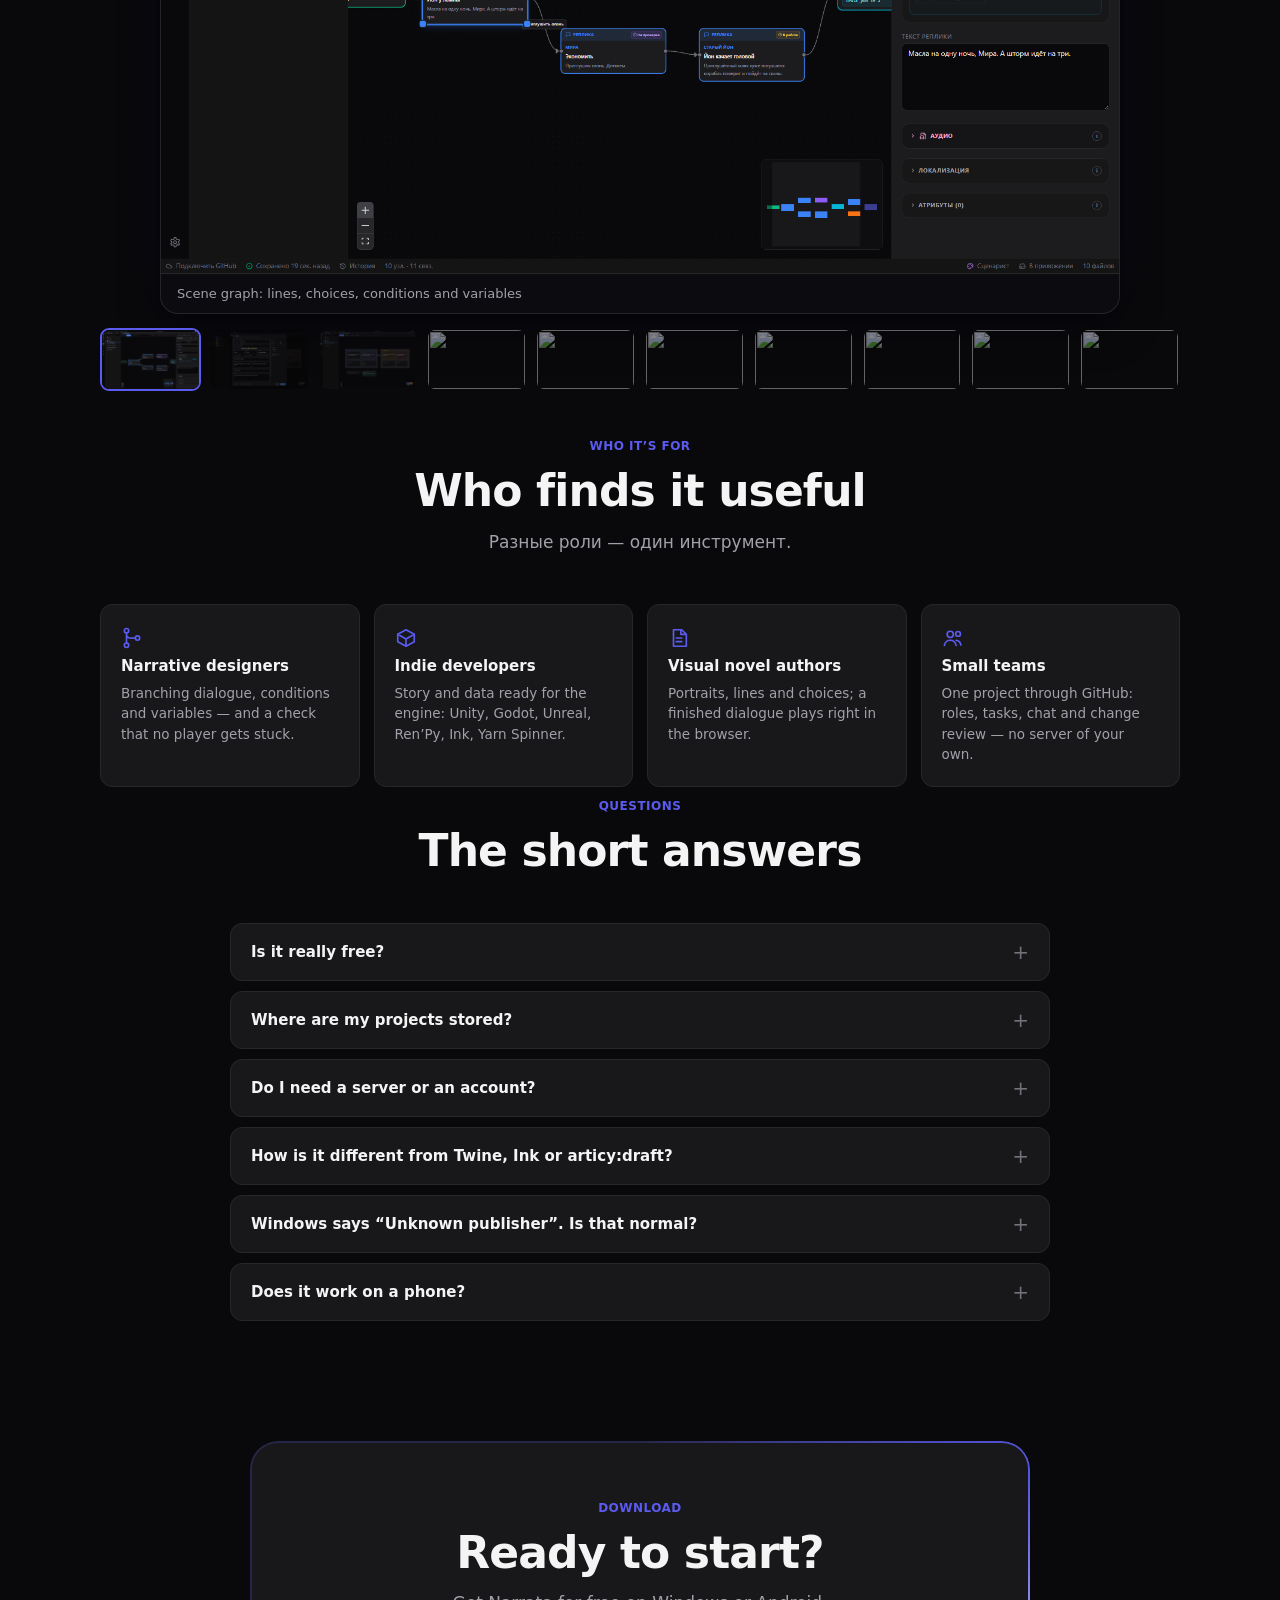
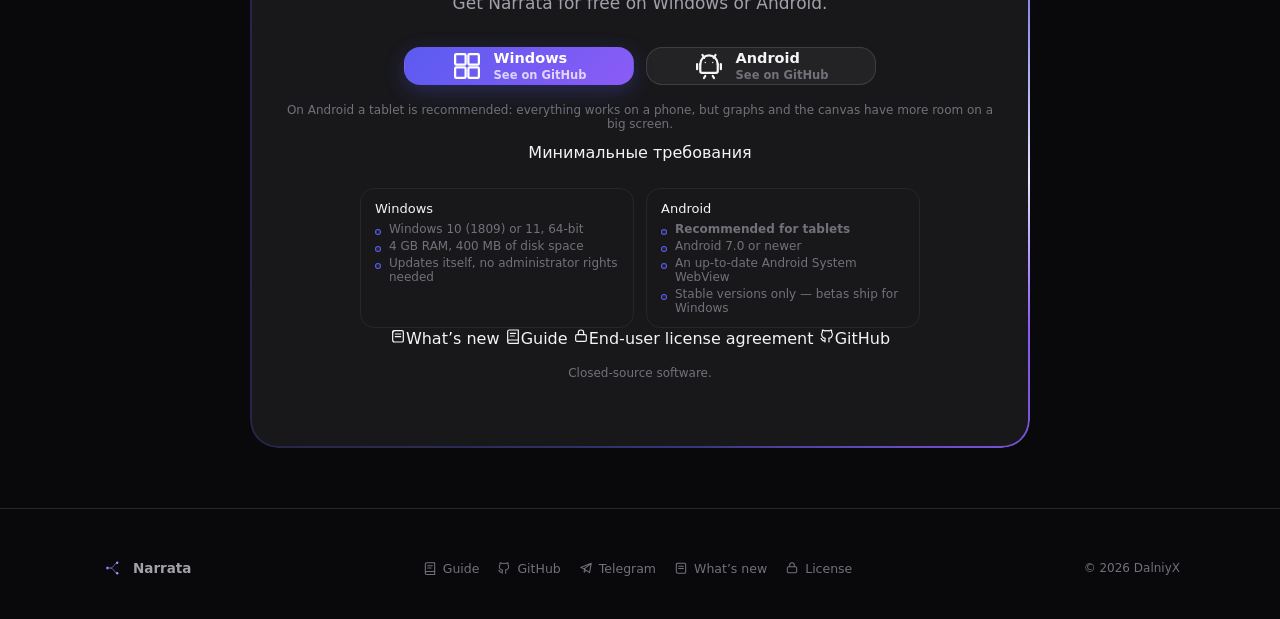
==== commit 62fc6780: "Сайт: index.html" ====
--- a/docs/index.html
+++ b/docs/index.html
@@ -21,11 +21,10 @@
 <meta name="twitter:card" content="summary_large_image">
 <meta name="twitter:image" content="https://narrata.space/og-image.png">
 
-<link rel="preconnect" href="https://fonts.googleapis.com">
-<link rel="preconnect" href="https://fonts.gstatic.com" crossorigin>
-<link href="https://fonts.googleapis.com/css2?family=Inter:wght@400;500;600;700;800&display=swap" rel="stylesheet">
-
-<link rel="stylesheet" href="site.css?v=dd301fc4">
+<link rel="preload" href="fonts/inter-cyrillic-wght-normal.woff2" as="font" type="font/woff2" crossorigin>
+<link rel="preload" href="fonts/inter-latin-wght-normal.woff2" as="font" type="font/woff2" crossorigin>
+
+<link rel="stylesheet" href="site.css?v=7b3b798e">
 </head>
 <body>
 
@@ -57,6 +56,8 @@
     <symbol id="i-globe" viewBox="0 0 24 24"><circle cx="12" cy="12" r="9"/><path d="M3 12h18M12 3a14 14 0 0 1 0 18M12 3a14 14 0 0 0 0 18"/></symbol>
     <symbol id="i-package" viewBox="0 0 24 24"><path d="M21 8l-9-5-9 5 9 5 9-5z"/><path d="M3 8v8l9 5 9-5V8M12 13v8"/></symbol>
     <symbol id="i-devices" viewBox="0 0 24 24"><rect x="2" y="4" width="14" height="10" rx="1.4"/><path d="M2 17h14"/><rect x="17.4" y="8" width="5.2" height="11" rx="1.2"/></symbol>
+    <symbol id="i-windows" viewBox="0 0 24 24"><rect x="2.5" y="2.5" width="8.4" height="8.4" rx="1"/><rect x="13.1" y="2.5" width="8.4" height="8.4" rx="1"/><rect x="2.5" y="13.1" width="8.4" height="8.4" rx="1"/><rect x="13.1" y="13.1" width="8.4" height="8.4" rx="1"/></symbol>
+    <symbol id="i-android" viewBox="0 0 24 24"><path d="M5 10.5v5.5a1.5 1.5 0 0 0 1.5 1.5h11a1.5 1.5 0 0 0 1.5-1.5v-5.5"/><path d="M5 10.5a7 7 0 0 1 14 0"/><path d="M9 20l-1 1.6M15 20l1 1.6M2.5 10.5v4M21.5 10.5v4M8.2 5.4L6.8 3.2M15.8 5.4l1.4-2.2"/><circle cx="9" cy="9.2" r=".55" fill="currentColor" stroke="none"/><circle cx="15" cy="9.2" r=".55" fill="currentColor" stroke="none"/></symbol>
     <symbol id="i-lock" viewBox="0 0 24 24"><rect x="4" y="10" width="16" height="10" rx="2"/><path d="M8 10V7a4 4 0 0 1 8 0v3"/></symbol>
     <symbol id="i-heart" viewBox="0 0 24 24"><path d="M12 20s-7-4.4-7-10a4 4 0 0 1 7-2.6A4 4 0 0 1 19 10c0 5.6-7 10-7 10z"/></symbol>
     <symbol id="i-scroll" viewBox="0 0 24 24"><path d="M7 4h11a2 2 0 0 1 2 2v13a2 2 0 0 1-2 2H7a3 3 0 0 1-3-3V7a3 3 0 0 1 3-3z"/><path d="M4 7a3 3 0 0 1 3-3M8 9h8M8 13h8"/></symbol>
@@ -75,230 +76,20 @@
       <span class="brand-name">Narrata</span>
     </a>
     <div class="nav-links" id="navLinks">
-      <a href="#features" data-i18n="nav.features">Возможности</a>
-      <a href="#screenshots" data-i18n="nav.screenshots">Скриншоты</a>
-      <a href="#download" data-i18n="nav.download">Загрузка</a>
+      <a href="#features" data-section-link="features" data-i18n="nav.features">Возможности</a>
+      <a href="#screenshots" data-section-link="screenshots" data-i18n="nav.screenshots">Скриншоты</a>
+      <a href="#download" data-section-link="download" data-i18n="nav.download">Загрузка</a>
       <a href="guide.html" data-i18n="nav.guide">Руководство</a>
       <a href="roadmap.html" data-link="roadmap" data-i18n="nav.roadmap">Планы</a>
       <a data-link="github" href="https://github.com/DalniyX/narrata-releases" target="_blank" rel="noopener">GitHub</a>
     </div>
     <div class="nav-right">
       <a class="nav-guide" href="guide.html" data-i18n-aria="nav.guide" aria-label="Руководство" title="Руководство"><svg class="icon" aria-hidden="true"><use href="#i-book"/></svg></a>
-      <div class="lang-switch" id="langSwitch" data-lang="ru" role="group" aria-label="Язык страницы / Page language">
-        <span class="lang-thumb" aria-hidden="true"></span>
-        <button type="button" data-lang-btn="ru" aria-pressed="true">RU</button>
-        <button type="button" data-lang-btn="en" aria-pressed="false">EN</button>
-      </div>
-      <a class="btn btn-primary btn-sm" id="navDownload" data-link="latest" href="https://github.com/DalniyX/narrata-releases/releases/latest">
-        <svg class="icon" aria-hidden="true"><use href="#i-download"/></svg>
-        <span data-i18n="nav.cta">Скачать</span>
-      </a>
-    </div>
-  </nav>
-</header>
-
-<main id="main">
-
-  <!-- ===== HERO ===== -->
-  <section class="hero" id="top">
-    <div class="cursor-glow" id="cursorGlow" aria-hidden="true"></div>
-    <button type="button" class="scroll-hint" id="scrollHint" data-i18n-aria="hero.scrollHint" aria-label="Прокрутить вниз">
-      <span class="scroll-hint-mouse"><span class="scroll-hint-dot"></span></span>
-    </button>
-    <div class="container" style="position:relative">
-
-      <div class="hero-top">
-        <div class="hero-copy">
-          <h1 class="reveal d1">
-            <span class="grad" data-i18n="hero.line1">Пишите истории.</span>
-            <span class="grad" data-i18n="hero.line2">Стройте миры.</span>
-            <span class="grad" data-i18n="hero.line3">Не теряйте нить.</span>
-          </h1>
-
-          <p class="lead reveal d2" data-i18n="hero.subtitle">
-            Рабочая среда нарративного дизайнера и сценариста: графы диалогов и квестов, база персонажей, холст,
-            проверка сценария и командная работа через GitHub — бесплатно и без своего сервера.
-          </p>
-
-          <div class="hero-cta reveal d3">
-            <a class="btn btn-primary" id="heroDownload" data-link="latest" href="https://github.com/DalniyX/narrata-releases/releases/latest">
-              <svg class="icon" aria-hidden="true"><use href="#i-download"/></svg>
-              <span id="heroDownloadLabel" data-i18n="hero.cta">Скачать бесплатно</span>
-            </a>
-            <a class="btn btn-glass" data-link="github" href="https://github.com/DalniyX/narrata-releases" target="_blank" rel="noopener">
-              <svg class="icon" aria-hidden="true"><use href="#i-github"/></svg>
-              <span data-i18n="hero.ctaGithub">Репозиторий на GitHub</span>
-            </a>
-          </div>
-
-          <p class="hero-req reveal d3" data-i18n="hero.requirements">Windows 10/11 • Android • Бесплатно, закрытый код</p>
-        </div>
-
-        <div class="hero-side reveal d2">
-          <div class="hero-mark" aria-hidden="true">
-            <div class="hero-mark-glow"></div>
-            <img class="hero-mark-img" src="hero-mark.png" alt="">
-          </div>
-
-          <a class="badge" id="badgeLink" href="changelog.html">
-            <span class="dot" aria-hidden="true"></span>
-            <span data-i18n="hero.badgePrefix">Версия</span>&nbsp;<b id="badgeVersion"><span class="skel"></span></b>&nbsp;<span data-i18n="hero.badgeSuffix">уже доступна</span>
-            <span class="more" data-i18n="hero.badgeMore">Что нового</span>
-          </a>
-
-          <div class="stat-row" id="statRow" hidden>
-            <span class="stat" id="statStarsWrap" hidden><svg class="icon" aria-hidden="true"><use href="#i-star"/></svg><b id="statStars">0</b>&nbsp;<span data-i18n="hero.statStars">на GitHub</span></span>
-            <span class="stat" id="statDownloadsWrap" hidden><svg class="icon" aria-hidden="true"><use href="#i-download"/></svg><b id="statDownloads">0</b>&nbsp;<span data-i18n="hero.statDownloads">скачиваний</span></span>
-          </div>
-        </div>
-      </div>
-    </div>
-  </section>
-
-  <!-- ===== ПРЕВЬЮ ПРОГРАММЫ ===== -->
-  <!-- Отдельная секция, а не хвост hero: раньше скриншот просто дотекал вниз тем же блоком, из-за
-       чего первый экран получался длинным и «мутным». Так hero — чистый, в один экран, а превью —
-       осознанно следующий шаг при скролле. -->
-  <section class="hero-showcase">
-    <div class="container">
-      <div class="mockup-wrap reveal">
-        <div class="mockup-tilt">
-          <div class="mockup">
-            <div class="mockup-bar">
-              <div class="dots"><i></i><i></i><i></i></div>
-              <span class="title" id="mockupTitle" data-i18n="hero.mockupTitle">Narrata — Граф сцены</span>
-            </div>
-            <div class="mockup-imgwrap">
-              <img src="screenshots/01-graph.png" width="1600" height="1000" alt="" loading="eager" fetchpriority="high">
-            </div>
-          </div>
-        </div>
-      </div>
-    </div>
-  </section>
-
-  <!-- ===== FEATURES ===== -->
-  <section class="features" id="features">
-    <div class="container">
-      <div class="section-head reveal">
-        <span class="eyebrow" data-i18n="features.eyebrow">Возможности</span>
-        <h2 class="title" data-i18n="features.title">Всё для истории — в одном окне</h2>
-        <p class="lead" data-i18n="features.subtitle">Девять сред, которые обычно живут в разных программах, здесь работают вместе с одним проектом.</p>
-      </div>
-
-      <div class="bento" id="bento"><!-- карточки вставляются скриптом из словаря --></div>
-    </div>
-  </section>
-
-  <!-- ===== ДЛЯ КОГО ===== -->
-  <section class="audience" id="audience">
-    <div class="container">
-      <div class="section-head reveal">
-        <span class="eyebrow" data-i18n="audience.eyebrow">Для кого</span>
-        <h2 class="title" data-i18n="audience.title">Кому это пригодится</h2>
-      </div>
-      <div class="aud-grid">
-        <div class="aud-card reveal"><svg class="icon" aria-hidden="true"><use href="#i-branch"/></svg><b data-i18n="audience.narrative">Нарративным дизайнерам</b><span data-i18n="audience.narrativeText">Ветвящиеся диалоги, условия и переменные — и проверка, что игрок нигде не застрянет.</span></div>
-        <div class="aud-card reveal d1"><svg class="icon" aria-hidden="true"><use href="#i-package"/></svg><b data-i18n="audience.indie">Инди-разработчикам</b><span data-i18n="audience.indieText">История и данные готовы к движку: Unity, Godot, Unreal, Ren’Py, Ink, Yarn Spinner.</span></div>
-        <div class="aud-card reveal d2"><svg class="icon" aria-hidden="true"><use href="#i-file"/></svg><b data-i18n="audience.novel">Авторам визуальных новелл</b><span data-i18n="audience.novelText">Портреты, реплики и выборы; готовый диалог можно пройти прямо в браузере.</span></div>
-        <div class="aud-card reveal d3"><svg class="icon" aria-hidden="true"><use href="#i-users"/></svg><b data-i18n="audience.teams">Небольшим командам</b><span data-i18n="audience.teamsText">Общий проект через GitHub: роли, задачи, чат и проверка правок — без своего сервера.</span></div>
-      </div>
-    </div>
-  </section>
-
-  <!-- ===== GALLERY ===== -->
-  <section class="gallery" id="screenshots">
-    <div class="container">
-      <div class="section-head reveal">
-        <span class="eyebrow" data-i18n="gallery.eyebrow">Скриншоты</span>
-        <h2 class="title" data-i18n="gallery.title">Программа в деле</h2>
-        <p class="lead" data-i18n="gallery.subtitle">Щёлкните по снимку, чтобы рассмотреть крупнее.</p>
-      </div>
-
-      <div class="showcase reveal">
-        <button type="button" class="sc-arrow" id="scPrev" data-i18n-aria="gallery.prev" aria-label="Назад"><svg class="icon" style="transform:scaleX(-1)" aria-hidden="true"><use href="#i-arrow"/></svg></button>
-        <figure class="sc-frame">
-          <div class="sc-bar">
-            <div class="dots" aria-hidden="true"><i></i><i></i><i></i></div>
-            <span class="sc-counter" id="scCounter">1 / 10</span>
-          </div>
-          <div class="sc-imgwrap" id="scImgWrap" role="button" tabindex="0" data-i18n-aria="gallery.zoom" aria-label="Смотреть крупнее"></div>
-          <figcaption class="sc-cap" id="scCap"></figcaption>
-        </figure>
-        <button type="button" class="sc-arrow" id="scNext" data-i18n-aria="gallery.next" aria-label="Вперёд"><svg class="icon" aria-hidden="true"><use href="#i-arrow"/></svg></button>
-      </div>
-      <div class="thumb-rail reveal" id="thumbRail" data-i18n-aria="gallery.ariaLabel" aria-label="Скриншоты программы"></div>
-    </div>
-  </section>
-
-  <!-- ===== ЧАСТЫЕ ВОПРОСЫ ===== -->
-  <section class="faq" id="faq">
-    <div class="container">
-      <div class="section-head reveal">
-        <span class="eyebrow" data-i18n="faq.eyebrow">Вопросы</span>
-        <h2 class="title" data-i18n="faq.title">Коротко о главном</h2>
-      </div>
-      <div class="faq-list reveal">
-        <details class="faq-item"><summary data-i18n="faq.q1">Это правда бесплатно?</summary><p data-i18n="faq.a1">Да. Без подписок, рекламы и платных функций: все возможности доступны сразу. Поддержать разработку можно по желанию — на Boosty или разовым донатом.</p></details>
-        <details class="faq-item"><summary data-i18n="faq.q2">Где хранятся мои проекты?</summary><p data-i18n="faq.a2">У вас: папкой на диске или внутри программы. Графы и документы — обычные файлы JSON и Markdown, их можно открыть и без Narrata. Ничего не уходит в интернет, пока вы сами не подключите репозиторий GitHub.</p></details>
-        <details class="faq-item"><summary data-i18n="faq.q3">Нужен ли сервер или аккаунт?</summary><p data-i18n="faq.a3">Нет. Программа работает без аккаунта и без сервера. GitHub нужен, только если хотите синхронизацию между устройствами или командную работу — хватит бесплатного репозитория.</p></details>
-        <details class="faq-item"><summary data-i18n="faq.q4">Чем отличается от Twine, Ink или articy:draft?</summary><p data-i18n="faq.a4">Narrata — рабочая среда целиком: граф, персонажи, документы и холст в одном проекте, с проверкой сценария и командной работой. Ink и Yarn Spinner — языки сценариев, и Narrata в них экспортирует; из Twine и Ink можно импортировать. От articy:draft отличается тем, что бесплатна и хранит проект обычными файлами.</p></details>
-        <details class="faq-item"><summary data-i18n="faq.q5">Windows пишет «Неизвестный издатель». Это нормально?</summary><p data-i18n="faq.a5">Да. У установщика пока нет платной цифровой подписи. Нажмите «Подробнее» → «Выполнить в любом случае». Файлы выкладываются только на странице релизов GitHub — скачивайте оттуда.</p></details>
-        <details class="faq-item"><summary data-i18n="faq.q6">Работает ли на телефоне?</summary><p data-i18n="faq.a6">Да, есть версия для Android с теми же проектами и самообновлением. Удобнее всего на планшете: графу и холсту нужен простор.</p></details>
-      </div>
-    </div>
-  </section>
-
-  <!-- ===== DOWNLOAD / CTA ===== -->
-  <section class="download" id="download">
-    <div class="container">
-      <div class="cta-card reveal">
-        <span class="eyebrow" data-i18n="download.eyebrow">Загрузка</span>
-        <h2 class="title" data-i18n="download.title">Готовы начать?</h2>
-        <p class="lead" data-i18n="download.subtitle">Скачайте Narrata бесплатно для Windows или Android.</p>
-
-        <div class="download-grid">
-          <a class="btn dl-btn btn-primary" id="dlWin" data-link="latest" href="https://github.com/DalniyX/narrata-releases/releases/latest">
-            <svg class="icon platform-icon" aria-hidden="true"><use href="#i-devices"/></svg>
-            <span class="dl-text"><b data-i18n="download.windows">Windows</b><small id="dlWinMeta" data-i18n="download.loading">Определяем версию…</small></span>
-          </a>
-          <a class="btn dl-btn btn-glass" id="dlAndroid" data-link="latest" href="https://github.com/DalniyX/narrata-releases/releases/latest">
-            <svg class="icon platform-icon" aria-hidden="true"><use href="#i-devices"/></svg>
-            <span class="dl-text"><b data-i18n="download.android">Android</b><small id="dlAndroidMeta" data-i18n="download.loading">Определяем версию…</small></span>
-          </a>
-        </div>
-
-        <p class="fine-print" data-i18n="download.androidTablet">На Android рекомендуется планшет: на телефоне всё работает, но графам и холсту на большом экране просторнее.</p>
-        <p class="fine-print" id="otherPlatformNote" hidden data-i18n="download.otherPlatform">Сборки для вашей системы нет — доступны Windows и Android.</p>
-
-        <div class="req-grid" aria-label="Минимальные требования">
-          <div class="req-card">
-            <div class="req-head"><svg class="icon" aria-hidden="true"><use href="#i-devices"/></svg><b data-i18n="req.windows">Windows</b></div>
-            <ul>
-              <li data-i18n="req.winOs">Windows 10 (1809) или 11, 64-бит</li>
-              <li data-i18n="req.winRam">4 ГБ памяти, 400 МБ на диске</li>
-              <li data-i18n="req.winUpdates">Обновляется сама, без прав администратора</li>
-            </ul>
-          </div>
-          <div class="req-card">
-            <div class="req-head"><svg class="icon" aria-hidden="true"><use href="#i-devices"/></svg><b data-i18n="req.android">Android</b></div>
-            <ul>
-              <li data-i18n="req.androidTablet" style="font-weight:600">Рекомендуется для планшетов</li>
-              <li data-i18n="req.androidOs">Android 7.0 и новее</li>
-              <li data-i18n="req.androidWebView">Свежий Android System WebView</li>
-              <li data-i18n="req.androidStable">Только стабильные версии — беты выходят для Windows</li>
-            </ul>
-          </div>
-        </div>
-
-        <p class="fine-print">
-          <span data-i18n="download.closedSource">Программа с закрытым исходным кодом.</span>
-          <a href="license.html" data-i18n="download.license">Лицензионное соглашение</a>
-          <span class="sep">&middot;</span>
-          <a href="changelog.html" id="changelogLink" data-i18n="download.changelog">История изменений</a>
-        </p>
-
-        <div class="support-row" id="supportRow" data-link-group="showSupportOnSite">
+      <details class="support-menu" id="supportMenu" data-link-group="showSupportOnSite">
+        <summary class="icon-btn" aria-label="Поддержать разработку" title="Поддержать разработку">
+          <svg class="icon" aria-hidden="true"><use href="#i-heart"/></svg>
+        </summary>
+        <div class="support-dropdown">
           <a data-link="boosty" href="https://boosty.to/narrata/donate" target="_blank" rel="noopener">
             <svg class="icon" aria-hidden="true"><use href="#i-heart"/></svg>
             <span data-i18n="download.boosty">Поддержать на Boosty</span>
@@ -312,6 +103,275 @@
             <span data-i18n="download.tbank">Т-Банк</span>
           </a>
         </div>
+      </details>
+      <div class="lang-switch" id="langSwitch" data-lang="ru" role="group" aria-label="Язык страницы / Page language">
+        <span class="lang-thumb" aria-hidden="true"></span>
+        <button type="button" data-lang-btn="ru" aria-pressed="true">RU</button>
+        <button type="button" data-lang-btn="en" aria-pressed="false">EN</button>
+      </div>
+      <a class="btn btn-primary btn-sm" id="navDownload" data-link="latest" href="https://github.com/DalniyX/narrata-releases/releases/latest">
+        <svg class="icon" aria-hidden="true"><use href="#i-download"/></svg>
+        <span data-i18n="nav.cta">Скачать</span>
+      </a>
+    </div>
+  </nav>
+</header>
+
+<main id="main">
+
+  <!-- ===== HERO + ДОВЕРИЕ: одним блоком высотой в экран (см. .hero-block в site.css) — так следующая
+       секция гарантированно не показывается на первом экране на любом мониторе, а не только на тех,
+       что мы успели проверить руками. ===== -->
+  <div class="hero-block">
+  <section class="hero" id="top">
+    <div class="cursor-glow" id="cursorGlow" aria-hidden="true"></div>
+    <button type="button" class="scroll-hint" id="scrollHint" data-i18n-aria="hero.scrollHint" aria-label="Прокрутить вниз">
+      <span class="scroll-hint-mouse"><span class="scroll-hint-dot"></span></span>
+    </button>
+    <div class="container" style="position:relative">
+
+      <div class="hero-top">
+        <div class="hero-copy">
+          <h1 class="reveal d1">
+            <span class="grad" data-i18n="hero.line1">Пишите истории.</span>
+            <span class="grad" data-i18n="hero.line2">Стройте миры.</span>
+            <span class="grad" data-i18n="hero.line3">Не теряйте нить.</span>
+          </h1>
+
+          <p class="lead reveal d2" data-i18n="hero.subtitle">
+            Рабочая среда нарративного дизайнера и сценариста: графы диалогов и квестов, база персонажей, холст,
+            проверка сценария и командная работа через GitHub — бесплатно и без своего сервера.
+          </p>
+
+          <div class="hero-cta reveal d3">
+            <a class="btn btn-primary" id="heroDownload" data-link="latest" href="https://github.com/DalniyX/narrata-releases/releases/latest">
+              <svg class="icon" aria-hidden="true"><use href="#i-download"/></svg>
+              <span id="heroDownloadLabel" data-i18n="hero.cta">Скачать для</span>
+            </a>
+            <a class="btn btn-glass" href="#features" data-section-link="features">
+              <svg class="icon" aria-hidden="true"><use href="#i-layout"/></svg>
+              <span data-i18n="hero.ctaFeatures">Посмотреть возможности</span>
+            </a>
+          </div>
+
+          <p class="hero-req reveal d3" data-i18n="hero.requirements">Windows 10/11 • Android • Бесплатно, закрытый код</p>
+        </div>
+
+        <div class="hero-side reveal d2">
+          <div class="hero-mark" aria-hidden="true">
+            <div class="hero-mark-glow"></div>
+            <img class="hero-mark-img" src="hero-mark.png" alt="">
+          </div>
+
+          <a class="badge" id="badgeLink" href="changelog.html">
+            <span class="dot" aria-hidden="true"></span>
+            <span data-i18n="hero.badgePrefix">Версия</span>&nbsp;<b id="badgeVersion"><span class="skel"></span></b>&nbsp;<span data-i18n="hero.badgeSuffix">уже доступна</span>
+            <span class="more" data-i18n="hero.badgeMore">Что нового</span>
+          </a>
+
+          <div class="stat-row" id="statRow" hidden>
+            <span class="stat" id="statStarsWrap" hidden><svg class="icon" aria-hidden="true"><use href="#i-star"/></svg><b id="statStars">0</b>&nbsp;<span data-i18n="hero.statStars">на GitHub</span></span>
+            <span class="stat" id="statDownloadsWrap" hidden><svg class="icon" aria-hidden="true"><use href="#i-download"/></svg><b id="statDownloads">0</b>&nbsp;<span data-i18n="hero.statDownloads">скачиваний</span></span>
+          </div>
+        </div>
+      </div>
+    </div>
+  </section>
+
+  <!-- ===== ДОВЕРИЕ: короткая строка фактов, не тяжёлая секция ===== -->
+  <!-- Полноценная демонстрация интерфейса — не здесь: у hero больше нет своего превью-скриншота,
+       им целиком занимается секция «Скриншоты» ниже (см. #screenshots). -->
+  <section class="trust-strip">
+    <div class="container">
+      <div class="trust-grid reveal">
+        <div class="trust-item">
+          <span class="trust-icon"><svg class="icon" aria-hidden="true"><use href="#i-lock"/></svg></span>
+          <span class="trust-text"><b data-i18n="trust.item1Title">Локальные данные</b><small data-i18n="trust.item1Text">Вы всё контролируете</small></span>
+        </div>
+        <div class="trust-item">
+          <span class="trust-icon"><svg class="icon" aria-hidden="true"><use href="#i-check"/></svg></span>
+          <span class="trust-text"><b data-i18n="trust.item2Title">Без подписки</b><small data-i18n="trust.item2Text">Полный доступ</small></span>
+        </div>
+        <div class="trust-item">
+          <span class="trust-icon"><svg class="icon" aria-hidden="true"><use href="#i-github"/></svg></span>
+          <span class="trust-text"><b data-i18n="trust.item3Title">Без своего сервера</b><small data-i18n="trust.item3Text">Работа через GitHub</small></span>
+        </div>
+        <div class="trust-item">
+          <span class="trust-icon"><svg class="icon" aria-hidden="true"><use href="#i-devices"/></svg></span>
+          <span class="trust-text"><b data-i18n="trust.item4Title">Windows и Android</b><small data-i18n="trust.item4Text">Один проект везде</small></span>
+        </div>
+      </div>
+    </div>
+  </section>
+  </div>
+
+  <!-- ===== FEATURES ===== -->
+  <section class="features" id="features" data-section="features">
+    <div class="container">
+      <div class="section-head reveal">
+        <span class="eyebrow" data-i18n="features.eyebrow">Возможности</span>
+        <h2 class="title" data-i18n="features.title">Всё для истории — в одном окне</h2>
+        <p class="lead" data-i18n="features.subtitle">Девять сред, которые обычно живут в разных программах, здесь работают вместе с одним проектом.</p>
+      </div>
+
+      <div class="bento" id="bento"><!-- карточки вставляются скриптом из словаря --></div>
+    </div>
+  </section>
+
+  <!-- ===== КАК ЭТО РАБОТАЕТ ===== -->
+  <section class="workflow" id="workflow" data-section="workflow">
+    <div class="container">
+      <div class="section-head reveal">
+        <span class="eyebrow" data-i18n="workflow.eyebrow">Как это работает</span>
+        <h2 class="title" data-i18n="workflow.title">От идеи до готового проекта</h2>
+        <p class="lead" data-i18n="workflow.subtitle">Несколько простых шагов, чтобы превратить замысел в игру, визуальную новеллу или интерактивную историю.</p>
+      </div>
+      <div class="workflow-row reveal">
+        <div class="workflow-step">
+          <span class="workflow-num">01</span>
+          <b data-i18n="workflow.step1Title">Создайте проект</b>
+          <span data-i18n="workflow.step1Text">Новый мир, персонажи, диалоги и сцены.</span>
+        </div>
+        <span class="workflow-arrow" aria-hidden="true"><svg class="icon" aria-hidden="true"><use href="#i-arrow"/></svg></span>
+        <div class="workflow-step">
+          <span class="workflow-num">02</span>
+          <b data-i18n="workflow.step2Title">Соберите историю</b>
+          <span data-i18n="workflow.step2Text">Стройте диалоги, квесты и связи между элементами.</span>
+        </div>
+        <span class="workflow-arrow" aria-hidden="true"><svg class="icon" aria-hidden="true"><use href="#i-arrow"/></svg></span>
+        <div class="workflow-step">
+          <span class="workflow-num">03</span>
+          <b data-i18n="workflow.step3Title">Проверьте сценарий</b>
+          <span data-i18n="workflow.step3Text">Найдите ошибки и тупики до релиза.</span>
+        </div>
+        <span class="workflow-arrow" aria-hidden="true"><svg class="icon" aria-hidden="true"><use href="#i-arrow"/></svg></span>
+        <div class="workflow-step">
+          <span class="workflow-num">04</span>
+          <b data-i18n="workflow.step4Title">Экспортируйте</b>
+          <span data-i18n="workflow.step4Text">Игра, визуальная новелла или командная работа.</span>
+        </div>
+      </div>
+    </div>
+  </section>
+
+  <!-- ===== GALLERY ===== -->
+  <!-- Основная демонстрация интерфейса теперь здесь, не в hero — см. .trust-strip выше. -->
+  <section class="gallery" id="screenshots" data-section="screenshots">
+    <div class="container">
+      <div class="section-head reveal">
+        <span class="eyebrow" data-i18n="gallery.eyebrow">Скриншоты</span>
+        <h2 class="title" data-i18n="gallery.title">Программа в деле</h2>
+        <p class="lead" data-i18n="gallery.subtitle">Щёлкните по снимку, чтобы рассмотреть крупнее.</p>
+      </div>
+
+      <div class="showcase reveal">
+        <button type="button" class="sc-arrow" id="scPrev" data-i18n-aria="gallery.prev" aria-label="Назад"><svg class="icon" style="transform:scaleX(-1)" aria-hidden="true"><use href="#i-arrow"/></svg></button>
+        <figure class="sc-frame">
+          <div class="sc-bar">
+            <div class="dots" aria-hidden="true"><i></i><i></i><i></i></div>
+            <span class="sc-counter" id="scCounter">1 / 10</span>
+          </div>
+          <div class="sc-imgwrap" id="scImgWrap" role="button" tabindex="0" data-i18n-aria="gallery.zoom" aria-label="Смотреть крупнее"></div>
+          <figcaption class="sc-cap" id="scCap"></figcaption>
+        </figure>
+        <button type="button" class="sc-arrow" id="scNext" data-i18n-aria="gallery.next" aria-label="Вперёд"><svg class="icon" aria-hidden="true"><use href="#i-arrow"/></svg></button>
+      </div>
+      <div class="thumb-rail reveal" id="thumbRail" data-i18n-aria="gallery.ariaLabel" aria-label="Скриншоты программы"></div>
+    </div>
+  </section>
+
+  <!-- ===== ДЛЯ КОГО ===== -->
+  <section class="audience" id="audience" data-section="audience">
+    <div class="container">
+      <div class="section-head reveal">
+        <span class="eyebrow" data-i18n="audience.eyebrow">Для кого</span>
+        <h2 class="title" data-i18n="audience.title">Кому это пригодится</h2>
+        <p class="lead" data-i18n="audience.subtitle">Разные роли — один инструмент.</p>
+      </div>
+      <div class="aud-grid">
+        <div class="aud-card reveal"><svg class="icon" aria-hidden="true"><use href="#i-branch"/></svg><b data-i18n="audience.narrative">Нарративным дизайнерам</b><span data-i18n="audience.narrativeText">Ветвящиеся диалоги, условия и переменные — и проверка, что игрок нигде не застрянет.</span></div>
+        <div class="aud-card reveal d1"><svg class="icon" aria-hidden="true"><use href="#i-package"/></svg><b data-i18n="audience.indie">Инди-разработчикам</b><span data-i18n="audience.indieText">История и данные готовы к движку: Unity, Godot, Unreal, Ren’Py, Ink, Yarn Spinner.</span></div>
+        <div class="aud-card reveal d2"><svg class="icon" aria-hidden="true"><use href="#i-file"/></svg><b data-i18n="audience.novel">Авторам визуальных новелл</b><span data-i18n="audience.novelText">Портреты, реплики и выборы; готовый диалог можно пройти прямо в браузере.</span></div>
+        <div class="aud-card reveal d3"><svg class="icon" aria-hidden="true"><use href="#i-users"/></svg><b data-i18n="audience.teams">Небольшим командам</b><span data-i18n="audience.teamsText">Общий проект через GitHub: роли, задачи, чат и проверка правок — без своего сервера.</span></div>
+      </div>
+    </div>
+  </section>
+
+  <!-- ===== ЧАСТЫЕ ВОПРОСЫ ===== -->
+  <section class="faq" id="faq" data-section="faq">
+    <div class="container">
+      <div class="section-head reveal">
+        <span class="eyebrow" data-i18n="faq.eyebrow">Вопросы</span>
+        <h2 class="title" data-i18n="faq.title">Коротко о главном</h2>
+      </div>
+      <div class="faq-list reveal">
+        <details class="faq-item"><summary data-i18n="faq.q1">Это правда бесплатно?</summary><p data-i18n="faq.a1">Да. Без подписок, рекламы и платных функций: все возможности доступны сразу. Поддержать разработку можно по желанию — на Boosty или разовым донатом.</p></details>
+        <details class="faq-item"><summary data-i18n="faq.q2">Где хранятся мои проекты?</summary><p data-i18n="faq.a2">У вас: папкой на диске или внутри программы. Графы и документы — обычные файлы JSON и Markdown, их можно открыть и без Narrata. Ничего не уходит в интернет, пока вы сами не подключите репозиторий GitHub.</p></details>
+        <details class="faq-item"><summary data-i18n="faq.q3">Нужен ли сервер или аккаунт?</summary><p data-i18n="faq.a3">Нет. Программа работает без аккаунта и без сервера. GitHub нужен, только если хотите синхронизацию между устройствами или командную работу — хватит бесплатного репозитория.</p></details>
+        <details class="faq-item"><summary data-i18n="faq.q4">Чем отличается от Twine, Ink или articy:draft?</summary><p data-i18n="faq.a4">Narrata — рабочая среда целиком: граф, персонажи, документы и холст в одном проекте, с проверкой сценария и командной работой. Ink и Yarn Spinner — языки сценариев, и Narrata в них экспортирует; из Twine и Ink можно импортировать. От articy:draft отличается тем, что бесплатна и хранит проект обычными файлами.</p></details>
+        <details class="faq-item"><summary data-i18n="faq.q5">Windows пишет «Неизвестный издатель». Это нормально?</summary><p data-i18n="faq.a5">Да. У установщика пока нет платной цифровой подписи. Нажмите «Подробнее» → «Выполнить в любом случае». Файлы выкладываются только на странице релизов GitHub — скачивайте оттуда.</p></details>
+        <details class="faq-item"><summary data-i18n="faq.q6">Работает ли на телефоне?</summary><p data-i18n="faq.a6">Да, есть версия для Android с теми же проектами и самообновлением. Удобнее всего на планшете: графу и холсту нужен простор.</p></details>
+      </div>
+    </div>
+  </section>
+
+  <!-- ===== DOWNLOAD / CTA ===== -->
+  <section class="download" id="download" data-section="download">
+    <div class="container">
+      <div class="cta-card reveal">
+        <div class="dl-cols">
+          <div class="dl-main">
+            <span class="eyebrow" data-i18n="download.eyebrow">Загрузка</span>
+            <h2 class="title" data-i18n="download.title">Готовы начать?</h2>
+            <p class="lead" data-i18n="download.subtitle">Скачайте Narrata бесплатно для Windows или Android.</p>
+
+            <div class="download-grid">
+              <a class="btn dl-btn btn-primary" id="dlWin" data-link="latest" href="https://github.com/DalniyX/narrata-releases/releases/latest">
+                <svg class="icon platform-icon" aria-hidden="true"><use href="#i-windows"/></svg>
+                <span class="dl-text"><b data-i18n="download.windows">Windows</b><small id="dlWinMeta" data-i18n="download.loading">Определяем версию…</small></span>
+              </a>
+              <a class="btn dl-btn btn-glass" id="dlAndroid" data-link="latest" href="https://github.com/DalniyX/narrata-releases/releases/latest">
+                <svg class="icon platform-icon" aria-hidden="true"><use href="#i-android"/></svg>
+                <span class="dl-text"><b data-i18n="download.android">Android</b><small id="dlAndroidMeta" data-i18n="download.loading">Определяем версию…</small></span>
+              </a>
+            </div>
+
+            <p class="fine-print" data-i18n="download.androidTablet">На Android рекомендуется планшет: на телефоне всё работает, но графам и холсту на большом экране просторнее.</p>
+            <p class="fine-print" id="otherPlatformNote" hidden data-i18n="download.otherPlatform">Сборки для вашей системы нет — доступны Windows и Android.</p>
+          </div>
+
+          <div class="dl-req">
+            <span class="dl-req-label" data-i18n="download.reqLabel">Минимальные требования</span>
+            <div class="req-grid" aria-label="Минимальные требования">
+              <div class="req-card">
+                <div class="req-head" data-i18n="req.windows">Windows</div>
+                <ul>
+                  <li data-i18n="req.winOs">Windows 10 (1809) или 11, 64-бит</li>
+                  <li data-i18n="req.winRam">4 ГБ памяти, 400 МБ на диске</li>
+                  <li data-i18n="req.winUpdates">Обновляется сама, без прав администратора</li>
+                </ul>
+              </div>
+              <div class="req-card">
+                <div class="req-head" data-i18n="req.android">Android</div>
+                <ul>
+                  <li data-i18n="req.androidTablet" style="font-weight:600">Рекомендуется для планшетов</li>
+                  <li data-i18n="req.androidOs">Android 7.0 и новее</li>
+                  <li data-i18n="req.androidWebView">Свежий Android System WebView</li>
+                  <li data-i18n="req.androidStable">Только стабильные версии — беты выходят для Windows</li>
+                </ul>
+              </div>
+            </div>
+          </div>
+        </div>
+
+        <div class="dl-links">
+          <a href="changelog.html" id="changelogLink"><svg class="icon" aria-hidden="true"><use href="#i-scroll"/></svg><span data-i18n="footer.changelog">Что нового</span> <small id="dlChangelogVer"></small></a>
+          <a href="guide.html"><svg class="icon" aria-hidden="true"><use href="#i-book"/></svg><span data-i18n="nav.guide">Руководство</span></a>
+          <a href="license.html"><svg class="icon" aria-hidden="true"><use href="#i-lock"/></svg><span data-i18n="download.license">Лицензионное соглашение</span></a>
+          <a data-link="github" href="https://github.com/DalniyX/narrata-releases" target="_blank" rel="noopener"><svg class="icon" aria-hidden="true"><use href="#i-github"/></svg>GitHub</a>
+        </div>
+
+        <p class="fine-print dl-closed" data-i18n="download.closedSource">Программа с закрытым исходным кодом.</p>
       </div>
     </div>
   </section>
@@ -352,10 +412,10 @@
 <!-- кнопка «Наверх» — появляется при прокрутке вниз -->
 <div class="to-top-dock"><button type="button" class="to-top" id="toTop" data-i18n-aria="nav.toTop" aria-label="Наверх"><svg class="icon" aria-hidden="true"><use href="#i-arrow"/></svg></button></div>
 
-<script src="site-config.js?v=af1d6190"></script>
-<script src="roadmap-nav.js?v=914ac2bd"></script>
-<script src="i18n.js?v=730c1ffd"></script>
-<script src="app.js?v=b3a25e91"></script>
+<script src="site-config.js?v=9c664e3f"></script>
+<script src="roadmap-nav.js?v=e1ca41f0"></script>
+<script src="i18n.js?v=df2c9cd8"></script>
+<script src="app.js?v=e97242ea"></script>
 <script>
   // Снимаем блокировку показа страницы сразу после того, как app.js подставил тексты.
   document.documentElement.classList.remove('i18n-boot');
--- a/docs/site.css
+++ b/docs/site.css
@@ -546,6 +546,9 @@
 .guide-toc a.active b { color: var(--text); }
 .guide-section { scroll-margin-top: 24px; padding: 28px 30px; margin-bottom: 18px; background: var(--card); border: 1px solid var(--line); border-radius: var(--radius); }
 .guide-section h2 { font-size: 22px; font-weight: 700; letter-spacing: -.01em; margin: 0 0 14px; }
+/* Пункты соглашения читаются подряд, один за другим — карточки можно поставить теснее, чем разделы
+   руководства (те самостоятельнее, между ними уместнее пауза). */
+.license-page .guide-section { margin-bottom: 8px; }
 .guide-body { color: #d4d4d8; font-size: 15px; line-height: 1.7; }
 .guide-body p { margin: 0 0 12px; }
 .guide-body p:last-child { margin-bottom: 0; }
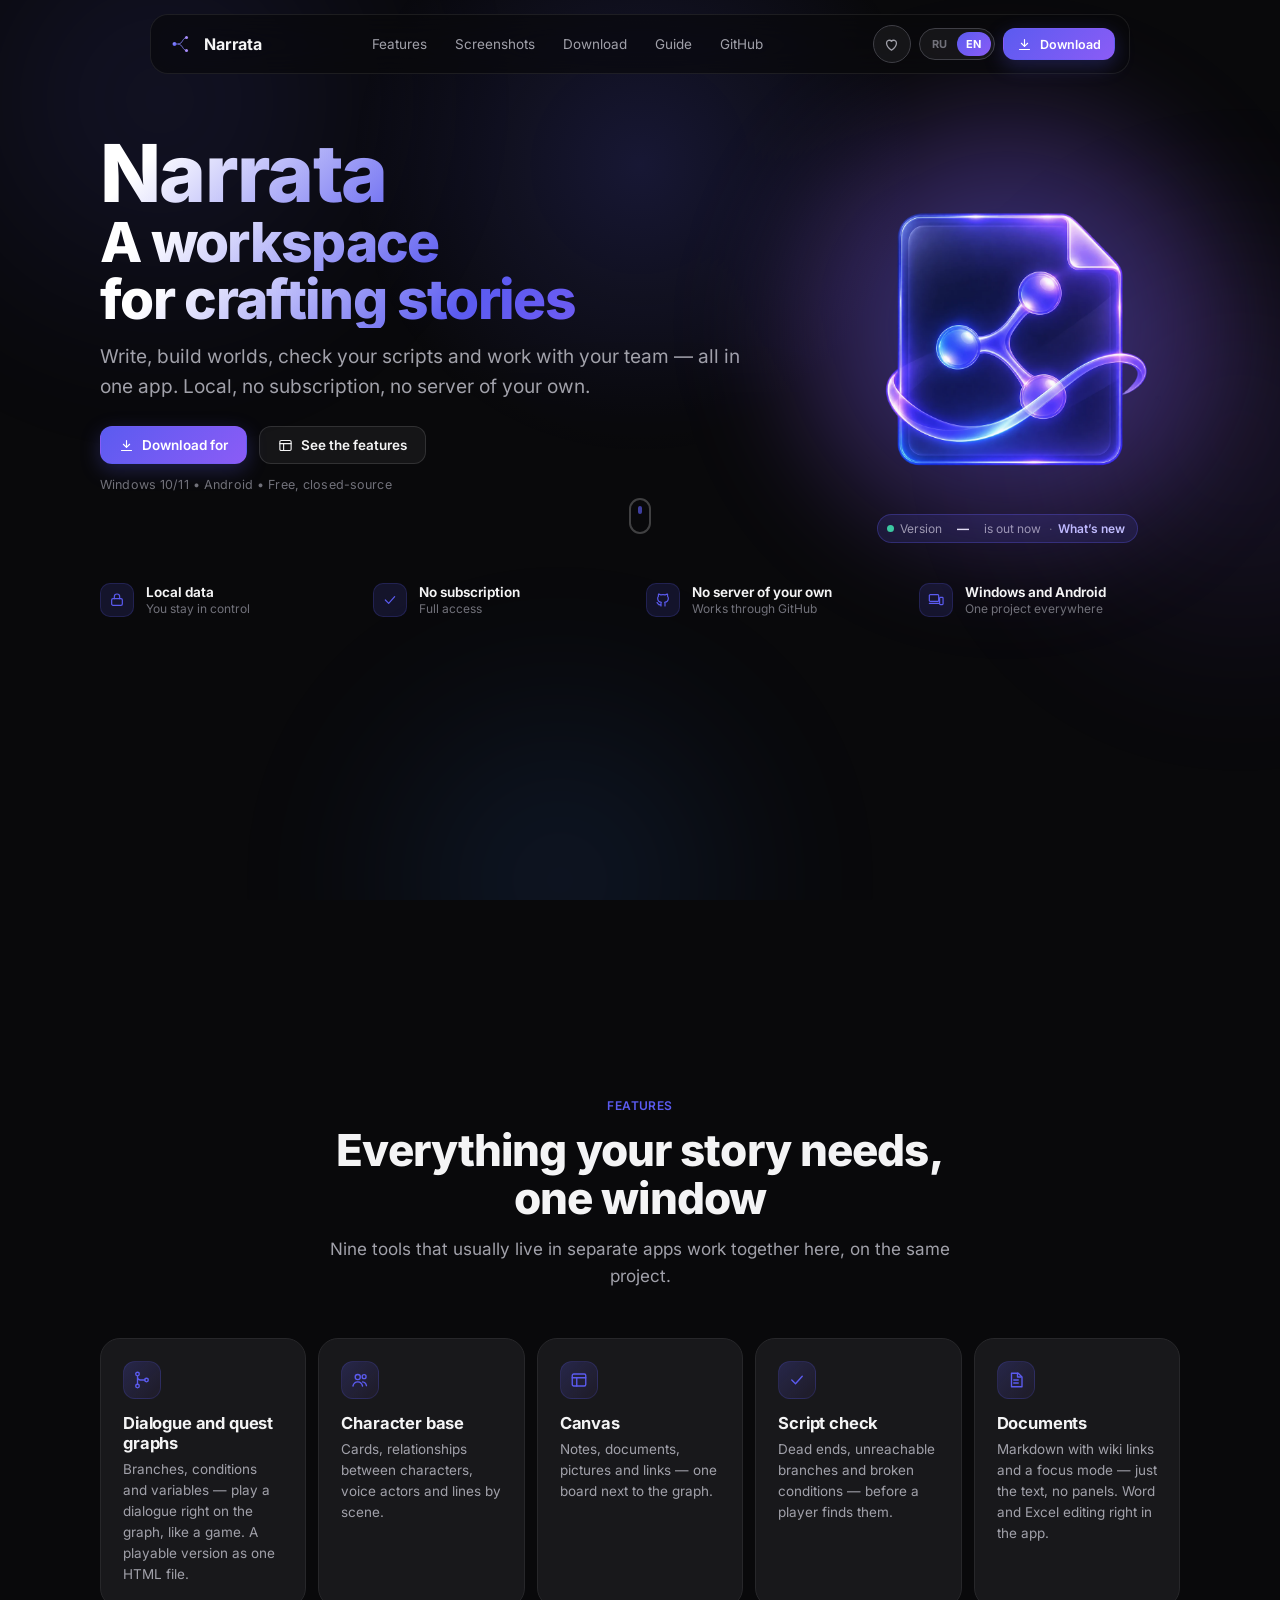
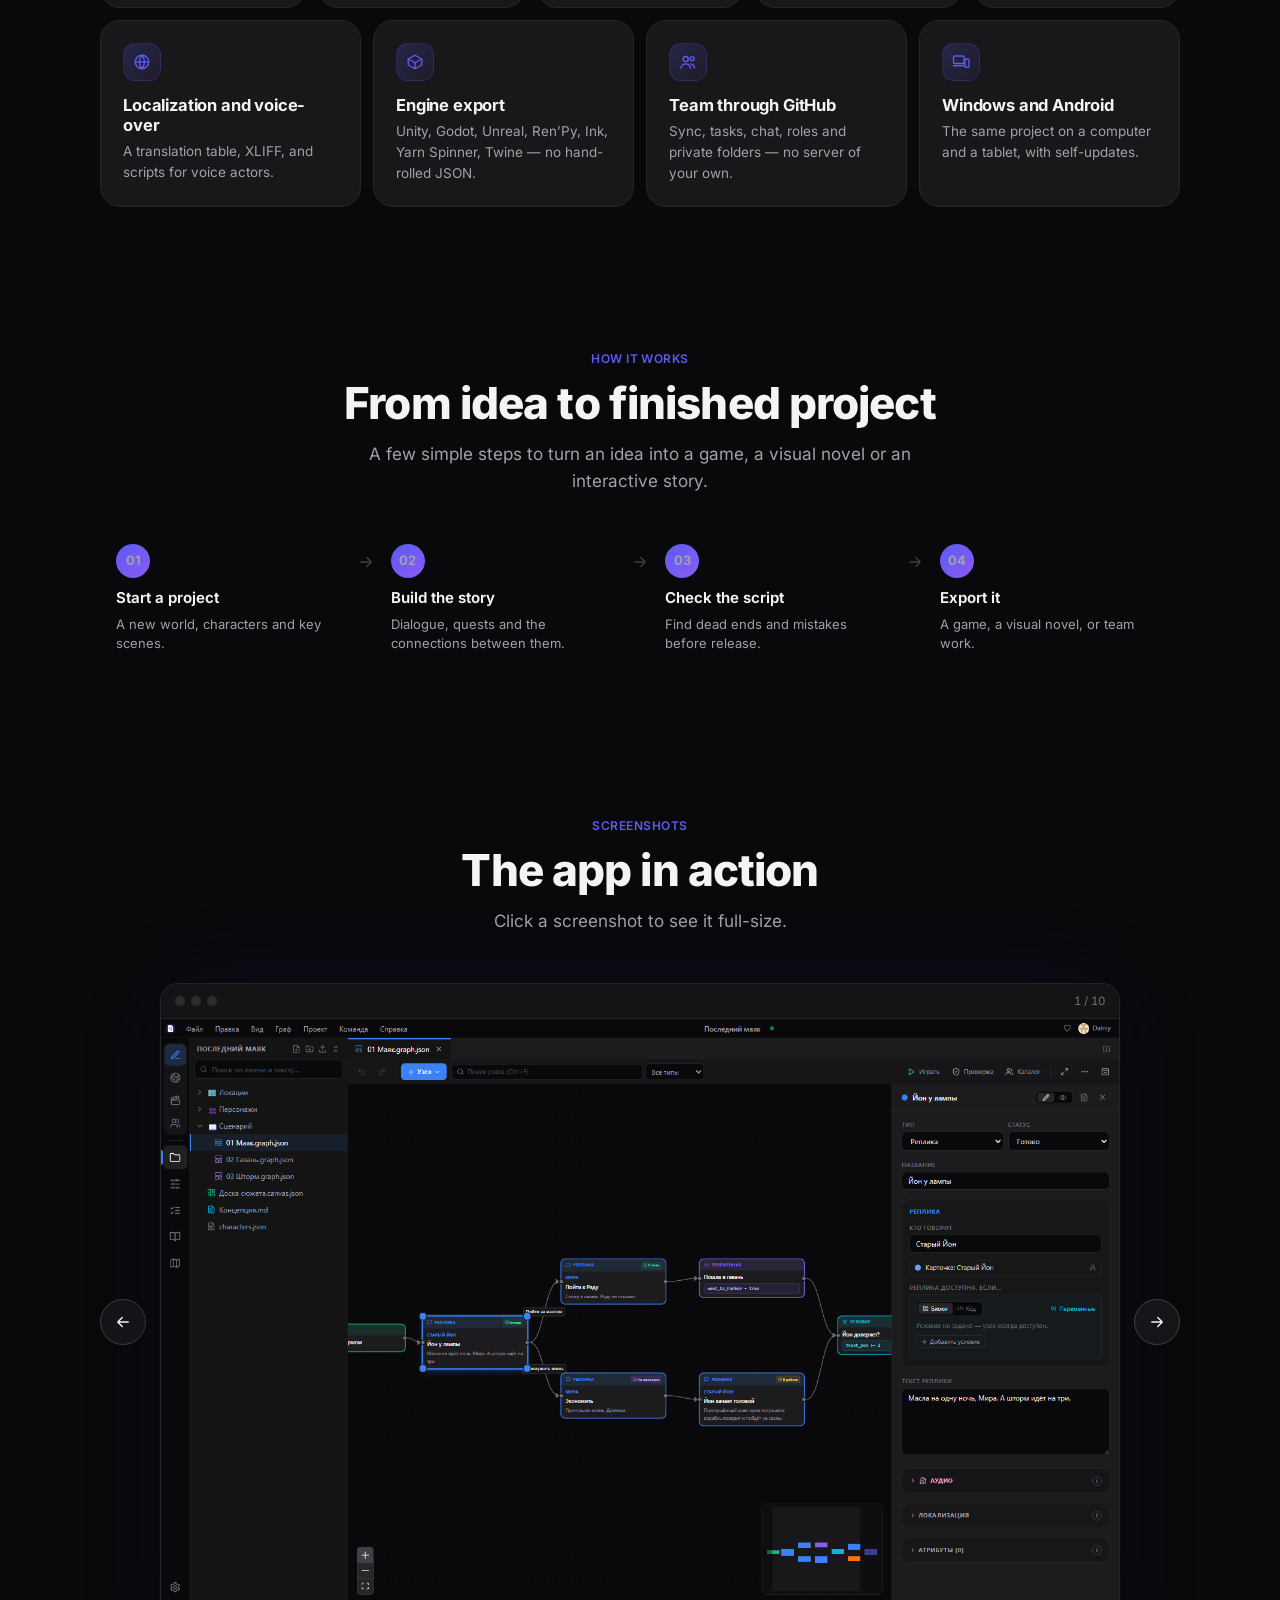
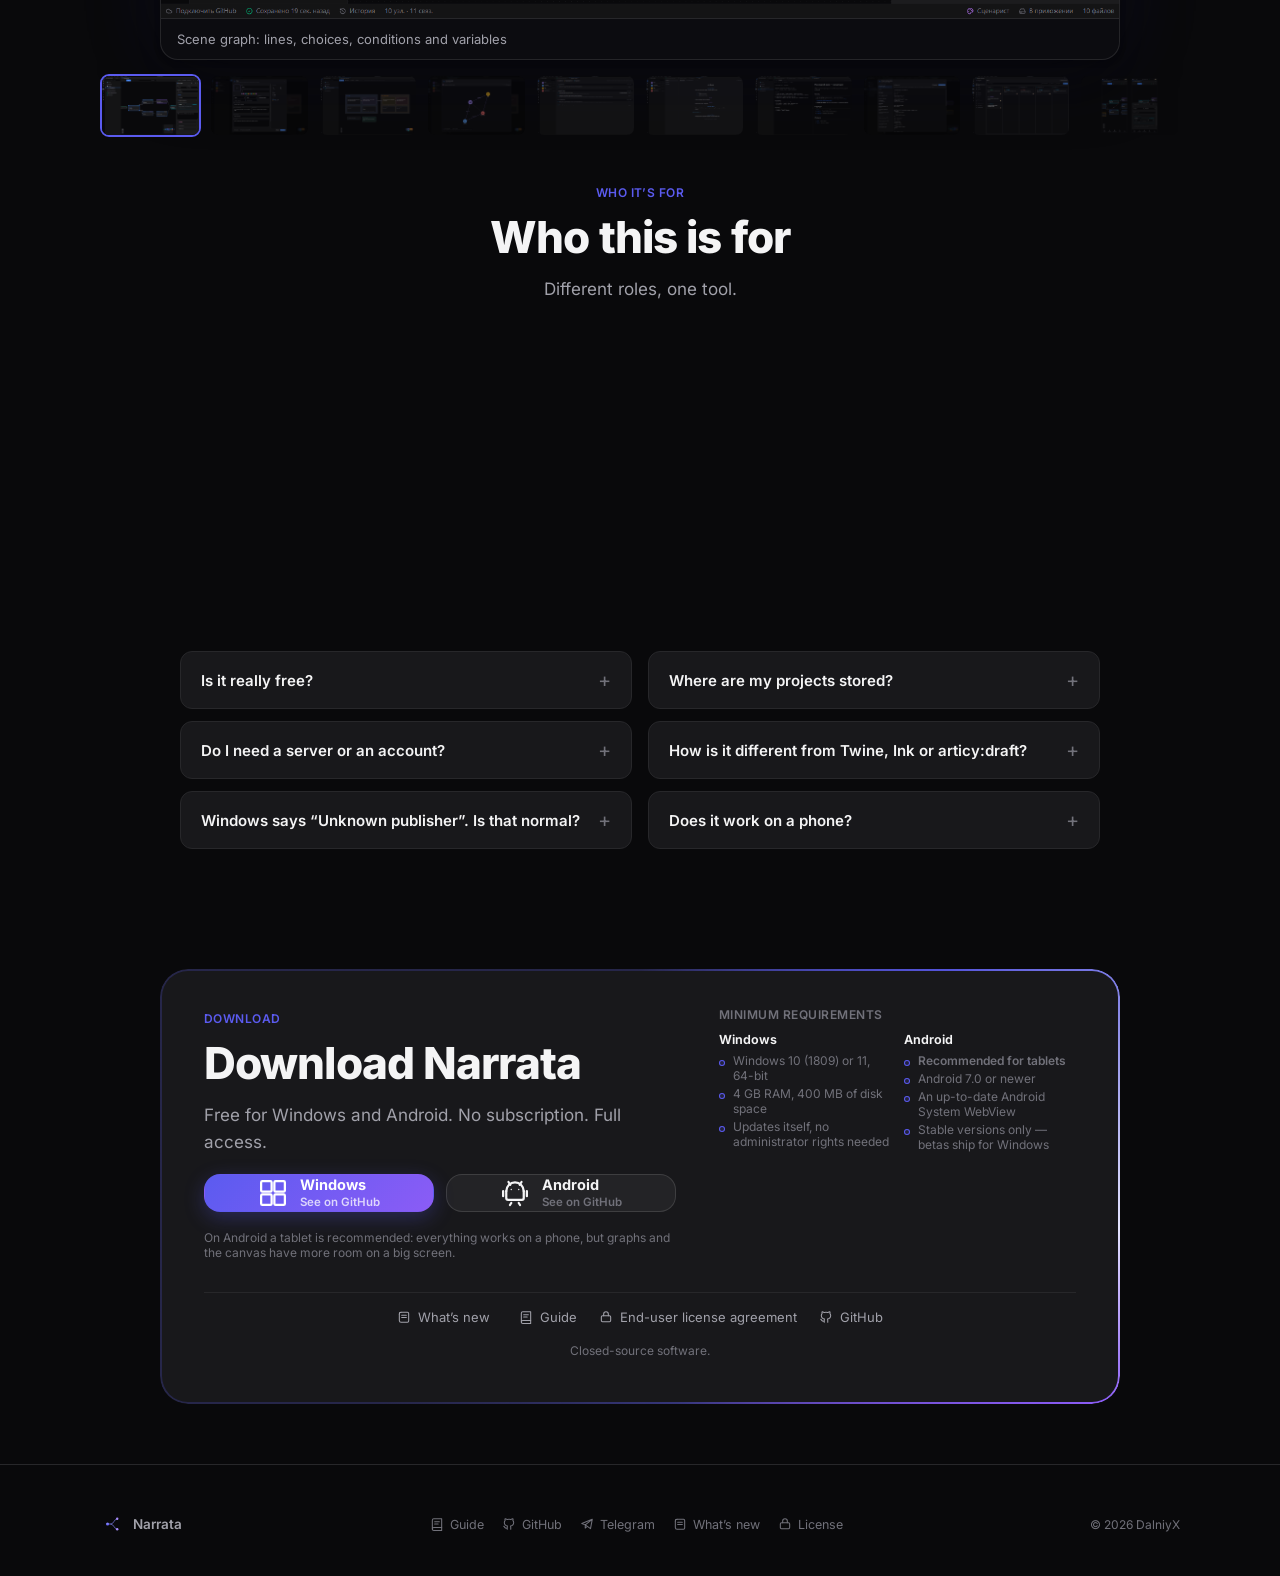
==== commit e74a8a60: "Сайт: index.html" ====
--- a/docs/index.html
+++ b/docs/index.html
@@ -24,7 +24,7 @@
 <link rel="preload" href="fonts/inter-cyrillic-wght-normal.woff2" as="font" type="font/woff2" crossorigin>
 <link rel="preload" href="fonts/inter-latin-wght-normal.woff2" as="font" type="font/woff2" crossorigin>
 
-<link rel="stylesheet" href="site.css?v=7b3b798e">
+<link rel="stylesheet" href="site.css?v=53e711d6">
 </head>
 <body>
 
@@ -79,7 +79,7 @@
       <a href="#features" data-section-link="features" data-i18n="nav.features">Возможности</a>
       <a href="#screenshots" data-section-link="screenshots" data-i18n="nav.screenshots">Скриншоты</a>
       <a href="#download" data-section-link="download" data-i18n="nav.download">Загрузка</a>
-      <a href="guide.html" data-i18n="nav.guide">Руководство</a>
+      <a href="guide.html" class="nav-link-guide" data-i18n="nav.guide">Руководство</a>
       <a href="roadmap.html" data-link="roadmap" data-i18n="nav.roadmap">Планы</a>
       <a data-link="github" href="https://github.com/DalniyX/narrata-releases" target="_blank" rel="noopener">GitHub</a>
     </div>
--- a/docs/site.css
+++ b/docs/site.css
@@ -1,4 +1,12 @@
 /* Стили сайта: общие для главной (index.html) и руководства (guide.html). */
+
+/* Шрифт Inter — со своего сайта (landing/fonts/, вариативный, лицензия OFL — fonts/OFL.txt), не с Google
+   Fonts: посетитель не отдаёт свой IP третьей стороне, а страница не зависит от чужого сервера.
+   Браузер качает только нужные подмножества (unicode-range): для русской страницы — кириллицу и латиницу. */
+@font-face { font-family: "Inter"; font-style: normal; font-weight: 100 900; font-display: swap; src: url(fonts/inter-cyrillic-ext-wght-normal.woff2) format("woff2"); unicode-range: U+0460-052F,U+1C80-1C8A,U+20B4,U+2DE0-2DFF,U+A640-A69F,U+FE2E-FE2F; }
+@font-face { font-family: "Inter"; font-style: normal; font-weight: 100 900; font-display: swap; src: url(fonts/inter-cyrillic-wght-normal.woff2) format("woff2"); unicode-range: U+0301,U+0400-045F,U+0490-0491,U+04B0-04B1,U+2116; }
+@font-face { font-family: "Inter"; font-style: normal; font-weight: 100 900; font-display: swap; src: url(fonts/inter-latin-ext-wght-normal.woff2) format("woff2"); unicode-range: U+0100-02BA,U+02BD-02C5,U+02C7-02CC,U+02CE-02D7,U+02DD-02FF,U+0304,U+0308,U+0329,U+1D00-1DBF,U+1E00-1E9F,U+1EF2-1EFF,U+2020,U+20A0-20AB,U+20AD-20C0,U+2113,U+2C60-2C7F,U+A720-A7FF; }
+@font-face { font-family: "Inter"; font-style: normal; font-weight: 100 900; font-display: swap; src: url(fonts/inter-latin-wght-normal.woff2) format("woff2"); unicode-range: U+0000-00FF,U+0131,U+0152-0153,U+02BB-02BC,U+02C6,U+02DA,U+02DC,U+0304,U+0308,U+0329,U+2000-206F,U+20AC,U+2122,U+2191,U+2193,U+2212,U+2215,U+FEFF,U+FFFD; }
 /* ============================================================
    Палитра — те же токены, что в Narrata и Narrata Studio:
    тёмный нейтральный фон, синий акцент по умолчанию (#3b82f6),
@@ -26,6 +34,11 @@
   --container: 1120px;
   --ease: cubic-bezier(.16, 1, .3, 1);
 }
+/* На широких мониторах узкая колонка в 1120px тонет в пустом чёрном поле по бокам — весь сайт (не
+   только hero) выглядит мельче, чем должен. Раздвигаем контейнер в два шага для широких/очень широких
+   экранов — шрифты и картинки внутри (clamp с vw) сами вырастут следом, отдельно их трогать не нужно. */
+@media (min-width: 1440px) { :root { --container: 1240px; } }
+@media (min-width: 1800px) { :root { --container: 1360px; } }
 
 /* Пока язык не определён и тексты не подставлены — страница скрыта,
    чтобы не мелькнуть русским текстом иностранному посетителю. Снимается
@@ -45,7 +58,7 @@
   margin: 0;
   /* Опорная точка для .snow (inset:0 на всю высоту страницы, не только окна) — сама по себе ничего
      не меняет: остальные absolute-слои уже позиционируются от своих локальных контейнеров (.hero,
-     .mockup-imgwrap и т. п.), а не от body. */
+     .sc-imgwrap и т. п.), а не от body. */
   position: relative;
   background: var(--bg);
   color: var(--text);
@@ -92,7 +105,7 @@
 }
 @media (prefers-reduced-motion: reduce) { .ambient span { animation: none; } }
 
-/* Снег — Studio → «Настройки» → «Снег на сайте» (docs/landing.json → SITE.snow, landing/app.js: wireSnow).
+/* Снег — Studio → «Настройки» → «Снег на сайте» (studio-data/landing.json → SITE.snow, landing/app.js: wireSnow).
    Сама анимация не проверяет prefers-reduced-motion: JS не создаёт ни одной частицы, если он включён.
    position: absolute, не fixed: снег должен скроллиться вместе со страницей, как её собственный слой,
    а не висеть поверх экрана отдельным параллаксом — резало глаз при прокрутке. Работает на всю высоту
@@ -116,6 +129,10 @@
    и на широких экранах градиент обрезался вертикальной кромкой. Снизу — мягкое затухание маской,
    чтобы у нижней границы секции тоже не было среза. */
 .hero { position: relative; overflow: hidden; }
+/* Обрезаем только по горизонтали (иначе свечение даёт горизонтальную прокрутку): по вертикали свечение
+   значка (.hero-mark-glow, ниже краёв секции из-за размытия) раньше срезалось ровной линией по низу hero —
+   теперь мягко гаснет над строкой доверия. Старые браузеры без overflow: clip остаются с hidden. */
+@supports (overflow: clip) { .hero { overflow-x: clip; overflow-y: visible; } }
 .cursor-glow {
   position: absolute; inset: 0; z-index: 0; pointer-events: none; opacity: 0;
   background: radial-gradient(480px circle at var(--gx, 50%) var(--gy, 30%), rgba(91,91,240,.18), transparent 60%);
@@ -182,7 +199,9 @@
 
 .btn {
   display: inline-flex; align-items: center; justify-content: center; gap: 8px;
-  height: 38px; padding: 0 18px; border-radius: 999px; font-size: 13.5px; font-weight: 600;
+  /* Чуть квадратнее пилюли — скруглённый прямоугольник, не полная капсула; бейдж и переключатель
+     языка (RU/EN) остаются пилюлями намеренно — это статус/переключатель, а не кнопка действия. */
+  height: 38px; padding: 0 18px; border-radius: 12px; font-size: 13.5px; font-weight: 600;
   white-space: nowrap; transition: transform .25s var(--ease), box-shadow .25s var(--ease), background .25s var(--ease), border-color .25s ease;
   border: 1px solid transparent;
 }
@@ -229,14 +248,21 @@
 .hero { --head: 80px; margin-top: calc(-1 * var(--head)); padding: calc(100px + var(--head)) 0 40px; text-align: center; }
 @media (max-width: 640px) { .hero { --head: 70px; padding: calc(64px + var(--head)) 0 8px; } }
 @media (max-width: 380px) { .hero { padding: calc(56px + var(--head)) 0 8px; } }
-/* Раньше hero тёк сверху вниз и хвостом переходил в скриншот программы — теперь превью в своей секции
-   (.hero-showcase), а сам hero — один экран: контент по центру между шапкой и низом окна, а не прижат к верху. */
+/* Раньше hero тёк сверху вниз и хвостом переходил в скриншот программы — теперь справа значок программы
+   (.hero-mark), а демонстрация интерфейса — в секции «Скриншоты» ниже. Больше НЕ растягиваем hero на
+   весь экран (min-height: 100vh раньше держал следующую секцию, «Доверие», за пределами первого
+   экрана целиком) — высота теперь по содержимому, чуть плотнее сверху, чтобы «Доверие» было видно
+   сразу, без прокрутки. */
 @media (min-width: 901px) {
-  .hero { min-height: 100vh; display: flex; align-items: center; padding-top: var(--head); padding-bottom: 60px; }
+  .hero { padding: calc(44px + var(--head)) 0 20px; }
 }
 .badge {
-  display: inline-flex; align-items: center; gap: 8px; padding: 7px 14px 7px 10px; border-radius: 999px;
-  background: rgba(255,255,255,.04); border: 1px solid var(--line-strong); font-size: 12.5px; color: var(--muted);
+  display: inline-flex; align-items: center; gap: 6px; padding: 6px 12px 6px 9px; border-radius: 999px;
+  /* Залитая индиго-плашка вместо нейтрального контура — по образцу референса. */
+  background: rgba(91,91,240,.14); border: 1px solid rgba(91,91,240,.3); font-size: 12px; color: var(--muted);
+  /* Компактная однострочная плашка: обычный пробел внутри «уже доступна» иначе может перенестись сам
+     по себе на вторую строку, стоит месту чуть сжаться — превращая плашку в две неровные строки. */
+  white-space: nowrap;
 }
 .badge .dot { width: 7px; height: 7px; border-radius: 50%; background: var(--ok); box-shadow: 0 0 0 0 rgba(52,211,153,.5); animation: pulse-dot 2.2s ease-in-out infinite; }
 @keyframes pulse-dot { 0%,100% { box-shadow: 0 0 0 0 rgba(52,211,153,.45); } 50% { box-shadow: 0 0 0 5px rgba(52,211,153,0); } }
@@ -246,15 +272,18 @@
 
 .hero h1 {
   position: relative; font-size: clamp(40px, 8vw, 84px); font-weight: 800; letter-spacing: -.03em; line-height: 1.03;
-  margin: 26px 0 22px;
+  margin: 14px 0 14px;
 }
 .hero h1 span { display: block; }
+/* Первая строка — «Narrata», сам бренд — заметно крупнее остального заголовка, как заголовок-плашка
+   над строкой-подписью (см. референс): не отдельный элемент разметки, просто первый span покрупнее. */
+.hero h1 span:first-child { font-size: 1.45em; }
 .hero h1 .grad {
   background: linear-gradient(135deg, #fff 10%, var(--accent-2) 55%, var(--accent-3) 100%);
   -webkit-background-clip: text; background-clip: text; -webkit-text-fill-color: transparent;
 }
-.hero .lead { font-size: clamp(16px, 2.2vw, 19px); max-width: 640px; margin: 0 auto 34px; }
-.hero-cta { display: flex; flex-wrap: wrap; align-items: center; justify-content: center; gap: 12px; margin-bottom: 16px; }
+.hero .lead { font-size: clamp(16px, 2.2vw, 19px); max-width: 640px; margin: 0 auto 24px; }
+.hero-cta { display: flex; flex-wrap: wrap; align-items: center; justify-content: center; gap: 12px; margin-bottom: 10px; }
 .hero-req { font-size: 12.5px; color: var(--faint); letter-spacing: .01em; }
 .hero-req .sep { margin: 0 8px; opacity: .5; }
 /* Кнопки на телефоне — в столбик и во всю ширину, легче попасть пальцем. */
@@ -269,21 +298,22 @@
 .hero-copy { flex: 1 1 560px; min-width: 0; }
 .hero-copy .lead { margin-left: 0; margin-right: 0; }
 .hero-copy .hero-cta { justify-content: flex-start; }
+
 /* В две колонки заголовок уже не на всю ширину контейнера — без уменьшения он не влезает в свои
-   3 строки и сам собой переносится ещё раз, отсюда и «рваный» вид. Сжимаем размер под новую колонку. */
+   3 строки и сам собой переносится ещё раз, отсюда и «рваный» вид. Сжимаем размер под новую колонку,
+   чтобы каждая строка укладывалась в одну строку, а масштаб заголовка совпадал с референсом. */
 @media (min-width: 901px) {
-  .hero-copy h1 { font-size: clamp(32px, 4.6vw, 68px); }
-}
-
-/* Правая колонка — не только значок: под ним плашка версии и живая строка со звёздами/скачиваниями,
-   одним статусным блоком, друг под другом в естественном порядке разметки. */
-.hero-side { flex: 0 0 auto; display: flex; flex-direction: column; align-items: center; gap: 16px; margin-top: clamp(30px, 5vw, 60px); }
+  .hero-copy h1 { font-size: clamp(34px, 4.3vw, 84px); }
+}
+
+/* Правая колонка: значок, под ним плашка версии и живая строка со звёздами/скачиваниями — снова
+   вместе, друг под другом, как и было изначально (только крупнее — см. .hero-mark ниже). */
+.hero-side { flex: 0 0 auto; display: flex; flex-direction: column; align-items: center; gap: 14px; margin-top: clamp(16px, 3vw, 36px); }
 .hero-side .stat-row { justify-content: center; margin: 0; }
 
 .hero-mark {
-  /* Чуть меньше, чем раньше: плашка версии под ним из-за этого встаёт вровень с рядом кнопок слева,
-     а не заметно ниже — до этого «рассыпалось» по высоте между колонками. */
-  position: relative; width: clamp(170px, 21vw, 300px); aspect-ratio: 1; display: flex; align-items: center; justify-content: center;
+  /* Крупнее, чем в самой первой версии: значок — главный визуальный объект hero. */
+  position: relative; width: clamp(220px, 27vw, 440px); aspect-ratio: 1; display: flex; align-items: center; justify-content: center;
   /* Лёгкое «отплывание» от курсора — JS пишет --float-x/--float-y кадр за кадром (wireHeroMarkFloat
      в app.js, lerp в rAF-цикле). Плавность даёт сам lerp — CSS-transition здесь не нужен и даже вредит:
      он бы переигрывал кривую на каждое новое значение переменной поверх уже плавного JS-движения. */
@@ -306,55 +336,61 @@
 
 @media (max-width: 900px) {
   .hero-top { flex-direction: column; align-items: center; text-align: center; gap: 16px; }
+  /* В столбце flex-basis: 560px — это уже высота, а не ширина: под кнопками оставалась пустота. */
+  .hero-copy { flex-basis: auto; }
   .hero-copy .lead { margin-left: auto; margin-right: auto; }
   .hero-copy .hero-cta { justify-content: center; }
   /* На телефоне значок, плашка версии и счётчик скачиваний просто убраны: после нескольких раскладок
      стало ясно, что они там не помогают решению скачать — только занимают узкий экран. Первый экран
-     сразу — заголовок, текст и кнопка. На десктопе — боковая колонка (вариант B), как и была. */
+     сразу — заголовок, текст и кнопка. На десктопе — боковая колонка, как и была. */
   .hero-side { display: none; }
 }
 
 /* живая строка со звёздами/скачиваниями */
-.stat-row { display: flex; flex-wrap: wrap; justify-content: center; gap: 22px; margin: 30px 0 6px; font-size: 13px; color: var(--muted); }
-.stat-row .stat { display: inline-flex; align-items: center; gap: 6px; }
-.stat-row b { color: var(--text); font-variant-numeric: tabular-nums; }
-.stat-row .icon { width: 14px; height: 14px; color: var(--accent-2); }
-
-/* Отступы теперь у самой секции (раньше их нёс большой margin-top на .mockup-wrap, пока он жил внутри
-   hero) — сверху достаточно скромного зазора от hero, снизу секция Features и так даёт свои 120px. */
-.hero-showcase { padding: 20px 0 40px; }
-@media (max-width: 640px) { .hero-showcase { padding: 0 0 24px; } }
-
-/* макет окна программы с реальным скриншотом */
-.mockup-wrap { margin: 0 auto; max-width: 900px; }
-/* 3D-наклон за курсором (wireMockupTilt в app.js, custom properties --tilt-x/--tilt-y) — на отдельной
-   обёртке .mockup-tilt, не на .mockup-wrap: у того уже есть .reveal, а .reveal.visible задаёт свой
-   transform с более высокой специфичностью и просто стёр бы наклон после появления секции на экране. */
-.mockup-tilt { transform: perspective(1000px) rotateX(var(--tilt-y, 0deg)) rotateY(var(--tilt-x, 0deg)); transition: transform .15s ease-out; }
-@media (prefers-reduced-motion: reduce) { .mockup-tilt { transition: none; transform: none; } }
-.mockup { border-radius: 16px; overflow: hidden; border: 1px solid rgba(255,255,255,.1); background: #0c0c10;
-  box-shadow: 0 2px 6px rgba(0,0,0,.2), 0 20px 50px rgba(0,0,0,.45), 0 60px 120px rgba(0,0,0,.35), 0 0 90px rgba(91,91,240,.08);
-  animation: float 7s ease-in-out infinite; }
-@keyframes float { 0%,100% { transform: translateY(0); } 50% { transform: translateY(-10px); } }
-@media (prefers-reduced-motion: reduce) { .mockup { animation: none; } }
-.mockup-bar { display: flex; align-items: center; gap: 8px; padding: 10px 14px; background: #141417; border-bottom: 1px solid rgba(255,255,255,.06); }
-.mockup-bar .dots { display: flex; gap: 6px; }
-.mockup-bar .dots i { width: 10px; height: 10px; border-radius: 50%; background: #2c2c31; }
-.mockup-bar .title { flex: 1; text-align: center; font-size: 11.5px; color: var(--faint); overflow: hidden; text-overflow: ellipsis; white-space: nowrap; padding: 0 8px; }
-/* aspect-ratio на самом <img> ненадёжен, когда у тега остаются HTML-атрибуты width/height
-   (используются для явных размеров ещё до применения CSS) — поэтому соотношение сторон задаём
-   обёртке, а картинка просто заполняет её (тот же приём, что у .sc-imgwrap в витрине). */
-.mockup-imgwrap { position: relative; width: 100%; aspect-ratio: 1600 / 1000; overflow: hidden; }
-.mockup-imgwrap img { position: absolute; inset: 0; width: 100%; height: 100%; object-fit: cover; }
-@media (max-width: 480px) { .mockup { border-radius: 12px; } .mockup-bar { padding: 8px 10px; } }
+.stat-row { display: flex; flex-wrap: wrap; justify-content: center; gap: 16px; margin: 30px 0 6px; font-size: 12px; color: var(--faint); }
+.stat-row .stat { display: inline-flex; align-items: center; gap: 5px; }
+.stat-row b { color: var(--muted); font-variant-numeric: tabular-nums; }
+.stat-row .icon { width: 12px; height: 12px; color: var(--faint); }
+
+/* Hero + «Доверие» вместе держат минимум экран высотой (min-height: 100vh) — так «Возможности»
+   гарантированно не видны на первом экране НА ЛЮБОМ мониторе, а не только на тех, что мы успели
+   проверить руками: раньше запас перед следующей секцией был через фиксированный margin в пикселях,
+   и на достаточно широком/невысоком экране (например, широкий монитор — заголовок переносится
+   меньше строк, hero становится короче) его всё равно не хватало. display: flow-root — своя область
+   форматирования: у .hero отрицательный margin-top (уезжает под плавающую шапку), без flow-root он
+   «просочился» бы наружу и сдвинул саму .hero-block вверх вместе с высотой на экран. Если контента
+   меньше экрана — снизу просто пустое место до следующей секции, не обрезание и не наезд. */
+.hero-block { display: flow-root; }
+@media (min-width: 901px) { .hero-block { min-height: 100vh; } }
+
+/* ---------- ДОВЕРИЕ: компактная строка фактов сразу под hero ---------- */
+.trust-strip { padding: 16px 0 0; }
+@media (max-width: 640px) { .trust-strip { padding: 16px 0 0; } }
+.trust-grid { display: grid; grid-template-columns: repeat(4, minmax(0, 1fr)); gap: 12px; max-width: var(--container); margin: 0 auto; }
+@media (max-width: 860px) { .trust-grid { grid-template-columns: repeat(2, minmax(0, 1fr)); } }
+@media (max-width: 480px) { .trust-grid { grid-template-columns: 1fr; } }
+/* Без своего фона/рамки — карточкой выглядит только сам значок (.trust-icon), текст рядом лежит
+   прямо на фоне страницы, без «подложки» под ним (по образцу референса). */
+.trust-item { display: flex; align-items: center; gap: 12px; padding: 4px 0; }
+.trust-icon { flex: none; width: 34px; height: 34px; border-radius: 10px; display: flex; align-items: center; justify-content: center;
+  background: rgba(91,91,240,.14); border: 1px solid rgba(91,91,240,.2); color: var(--accent-2); }
+.trust-icon .icon { width: 16px; height: 16px; }
+.trust-text { display: flex; flex-direction: column; gap: 1px; min-width: 0; }
+.trust-text b { font-size: 13.5px; font-weight: 650; color: var(--text); }
+.trust-text small { font-size: 12px; color: var(--faint); }
 
 /* ---------- FEATURES (bento) ---------- */
 .features { padding: 120px 0 40px; }
 @media (max-width: 640px) { .features { padding: 72px 0 8px; } }
-.bento { display: grid; grid-template-columns: repeat(6, 1fr); gap: 14px; }
+/* Пять карточек в первом ряду, четыре во втором — но не сеткой (grid держал бы вторую строку в тех
+   же 5 колонках, и четвёртая карточка кончалась бы раньше правого края, оставляя пустой хвост).
+   Flexbox с flex-grow:1 отдаёт этот «хвост» четырём карточкам второго ряда поровну — они сами
+   становятся немного шире и тянутся на всю ширину, единый ритм высоты сохраняется. */
+.bento { display: flex; flex-wrap: wrap; gap: 12px; }
 .f-card {
-  grid-column: span 2; background: var(--card); border: 1px solid var(--line); border-radius: var(--radius);
-  padding: 26px; position: relative; overflow: hidden;
+  flex: 1 1 calc((100% - 48px) / 5);
+  background: var(--card); border: 1px solid var(--line); border-radius: var(--radius);
+  padding: 22px; position: relative; overflow: hidden;
   /* transform — отдельно и быстрее: .35s с длинным хвостом (--ease) был рассчитан на разовое появление
      при скролле, а не на быстрый провод мышкой по сетке карточек — при новом наведении карточка ещё не
      успевала опуститься, отсюда рывки. border/background можно оставить медленнее — их незавершённость
@@ -368,14 +404,30 @@
    порядок в файле — эта запись ниже, значит и побеждает. */
 .f-card.reveal { transition-delay: 0s; }
 .f-card:hover { transform: translateY(-4px); border-color: rgba(91,91,240,.35); background: var(--card-hover); }
-.f-card.big { grid-column: span 3; }
-@media (max-width: 900px) { .bento { grid-template-columns: repeat(2, 1fr); } .f-card, .f-card.big { grid-column: span 1; } }
-@media (max-width: 560px) { .bento { grid-template-columns: 1fr; gap: 10px; } .f-card { padding: 20px; } }
-.f-icon { width: 42px; height: 42px; border-radius: 13px; display: flex; align-items: center; justify-content: center; margin-bottom: 16px;
+@media (max-width: 900px) { .f-card { flex-basis: calc((100% - 12px) / 2); } }
+@media (max-width: 560px) { .bento { gap: 10px; } .f-card { flex-basis: 100%; padding: 20px; } }
+.f-icon { width: 38px; height: 38px; border-radius: 12px; display: flex; align-items: center; justify-content: center; margin-bottom: 14px;
   background: linear-gradient(135deg, rgba(91,91,240,.22), rgba(139,92,246,.06)); border: 1px solid rgba(91,91,240,.18); color: var(--accent-2); }
-.f-icon .icon { width: 20px; height: 20px; }
+.f-icon .icon { width: 18px; height: 18px; }
 .f-card h3 { font-size: 16.5px; font-weight: 700; margin: 0 0 6px; letter-spacing: -.01em; }
 .f-card p { font-size: 13.5px; line-height: 1.55; color: var(--muted); margin: 0; }
+
+/* ---------- КАК ЭТО РАБОТАЕТ: горизонтальный workflow с номерами и стрелками ---------- */
+.workflow { padding: 100px 0 40px; }
+@media (max-width: 640px) { .workflow { padding: 60px 0 8px; } }
+.workflow-row { display: flex; align-items: flex-start; justify-content: center; max-width: var(--container); margin: 0 auto; }
+.workflow-step { flex: 1 1 0; min-width: 0; display: flex; flex-direction: column; gap: 8px; padding: 0 16px; text-align: left; }
+.workflow-num { display: inline-flex; align-items: center; justify-content: center; width: 34px; height: 34px; border-radius: 50%;
+  background: linear-gradient(135deg, var(--accent-2), var(--accent-3)); color: #fff; font-size: 13px; font-weight: 700; margin-bottom: 2px; }
+.workflow-step b { font-size: 15px; font-weight: 650; }
+.workflow-step span { font-size: 13px; color: var(--muted); line-height: 1.5; }
+.workflow-arrow { flex: none; align-self: flex-start; margin-top: 9px; width: 18px; height: 18px; color: var(--line-strong); }
+.workflow-arrow .icon { width: 100%; height: 100%; }
+@media (max-width: 780px) {
+  .workflow-row { flex-direction: column; align-items: stretch; gap: 18px; }
+  .workflow-step { padding: 0; }
+  .workflow-arrow { display: none; }
+}
 
 /* ---------- ГАЛЕРЕЯ: большой кадр во всю ширину контейнера + плёнка миниатюр ---------- */
 .gallery { padding: 120px 0 40px; }
@@ -387,7 +439,7 @@
 .sc-arrow .icon { width: 18px; height: 18px; }
 @media (max-width: 720px) { .sc-arrow { display: none; } }
 .sc-frame { flex: 1; min-width: 0; margin: 0; border-radius: 18px; overflow: hidden; border: 1px solid rgba(255,255,255,.1); background: #0c0c10;
-  box-shadow: 0 2px 6px rgba(0,0,0,.2), 0 16px 40px rgba(0,0,0,.4), 0 0 60px rgba(91,91,240,.06); }
+  box-shadow: 0 2px 6px rgba(0,0,0,.2), 0 24px 60px rgba(0,0,0,.45), 0 0 90px rgba(91,91,240,.1); }
 .sc-bar { display: flex; align-items: center; gap: 8px; padding: 10px 14px; background: #141417; border-bottom: 1px solid rgba(255,255,255,.06); }
 .sc-bar .dots { display: flex; gap: 6px; flex: none; }
 .sc-bar .dots i { width: 10px; height: 10px; border-radius: 50%; background: #2c2c31; }
@@ -450,8 +502,24 @@
 
 .download { padding: 120px 0 60px; }
 @media (max-width: 640px) { .download { padding: 72px 0 40px; } }
-.cta-card { position: relative; max-width: 780px; margin: 0 auto; text-align: center; padding: 56px 32px; border-radius: 28px; background: var(--card); overflow: hidden; }
-@media (max-width: 480px) { .cta-card { padding: 36px 20px; border-radius: 22px; } }
+/* Шире прежнего и в две колонки на десктопе — самый сильный CTA страницы, а не просто центральная
+   карточка: слева повод скачать и сами кнопки, справа требования, чтобы решение принималось сразу. */
+.cta-card { position: relative; max-width: 960px; margin: 0 auto; text-align: center; padding: 38px 44px 34px; border-radius: 28px; background: var(--card); overflow: hidden; }
+@media (max-width: 480px) { .cta-card { padding: 32px 20px; border-radius: 22px; } }
+.dl-cols { display: grid; grid-template-columns: 1.15fr .85fr; gap: 32px; align-items: start; text-align: left; }
+@media (max-width: 780px) { .dl-cols { grid-template-columns: 1fr; gap: 28px; text-align: center; } }
+.dl-main .download-grid { justify-content: flex-start; }
+@media (max-width: 780px) { .dl-main .download-grid { justify-content: center; } }
+.dl-main .fine-print { text-align: left; }
+@media (max-width: 780px) { .dl-main .fine-print { text-align: center; } }
+.dl-req-label { display: block; font-size: 12px; font-weight: 600; letter-spacing: .04em; text-transform: uppercase; color: var(--faint); margin-bottom: 10px; }
+.dl-req .req-grid { max-width: none; margin: 0; }
+.dl-links { display: flex; flex-wrap: wrap; justify-content: center; gap: 8px 22px; margin-top: 20px; padding-top: 16px; border-top: 1px solid var(--line); }
+.dl-links a { display: inline-flex; align-items: center; gap: 7px; font-size: 13px; color: var(--muted); transition: color .2s ease; }
+.dl-links a:hover { color: var(--text); }
+.dl-links .icon { width: 14px; height: 14px; }
+.dl-links small { color: var(--faint); font-variant-numeric: tabular-nums; }
+.dl-closed { text-align: center; margin-top: 10px; }
 @property --cta-angle { syntax: '<angle>'; inherits: false; initial-value: 0deg; }
 .cta-card::before { content: ''; position: absolute; inset: 0; border-radius: 28px; padding: 2px; pointer-events: none;
   background: conic-gradient(from var(--cta-angle), rgba(91,91,240,.22) 0deg, rgba(91,91,240,.9) 55deg, #e4e4ff 95deg, rgba(139,92,246,1) 115deg, rgba(91,91,240,.45) 170deg, rgba(91,91,240,.22) 230deg, rgba(91,91,240,.22) 360deg);
@@ -466,7 +534,8 @@
 }
 @media (prefers-reduced-motion: reduce) { .cta-card::before { animation: none; filter: none; } }
 .cta-card h2 { margin-top: 0; }
-.cta-card .lead { margin: 0 auto 30px; }
+.cta-card .lead { margin: 0 0 18px; }
+@media (max-width: 780px) { .cta-card .lead { margin: 0 auto 18px; } }
 .download-grid { display: flex; flex-wrap: wrap; justify-content: center; gap: 12px; margin-bottom: 10px; }
 .dl-btn { display: flex; align-items: center; gap: 12px; padding: 12px 20px; border-radius: 16px; min-width: 230px; text-align: left; }
 @media (max-width: 480px) { .download-grid { flex-direction: column; } .dl-btn { min-width: 0; width: 100%; } }
@@ -477,19 +546,35 @@
 /* Минимальные требования — две тихие карточки под кнопками, читаются одним взглядом. */
 .req-grid { display: grid; grid-template-columns: repeat(2, minmax(0, 1fr)); gap: 12px; max-width: 560px; margin: 26px auto 0; text-align: left; }
 @media (max-width: 480px) { .req-grid { grid-template-columns: 1fr; } }
-.req-card { border: 1px solid var(--line); background: rgba(24, 24, 27, .6); border-radius: 14px; padding: 12px 14px; }
-.req-head { display: flex; align-items: center; gap: 8px; font-size: 13px; margin-bottom: 6px; }
-.req-head .icon { width: 16px; height: 16px; color: var(--muted); }
+/* Без своей рамки/фона — просто два столбца текста под общим заголовком «Минимальные требования»,
+   по образцу референса: не отдельная карточка на платформу, а единый компактный список. */
+.req-card { padding: 0; }
+.req-head { font-size: 12.5px; font-weight: 650; color: var(--text); margin-bottom: 6px; }
 .req-card ul { list-style: none; margin: 0; padding: 0; display: grid; gap: 3px; }
 .req-card li { font-size: 12px; color: var(--faint); padding-left: 14px; position: relative; }
 .req-card li::before { content: ''; position: absolute; left: 0; top: .55em; width: 6px; height: 6px; border-radius: 50%; background: var(--accent-soft); box-shadow: inset 0 0 0 1px var(--accent-2); }
 .fine-print { font-size: 12px; color: var(--faint); margin-top: 18px; }
 .fine-print a { color: var(--muted); border-bottom: 1px dotted var(--line-strong); }
 .fine-print a:hover { color: var(--text); }
-.support-row { margin-top: 26px; padding-top: 26px; border-top: 1px solid var(--line); display: flex; flex-wrap: wrap; justify-content: center; gap: 18px 22px; }
-.support-row a { display: inline-flex; align-items: center; gap: 7px; font-size: 13px; color: var(--muted); transition: color .2s ease; }
-.support-row a:hover { color: #f472b6; }
-.support-row .icon { width: 15px; height: 15px; }
+/* Ссылки поддержки переехали в шапку (значок-сердце с выпадающим списком) — карточка загрузки
+   ими больше не занята, см. .support-menu ниже. */
+
+/* ---------- шапка: значок «Поддержать» с выпадающим списком ---------- */
+.support-menu { position: relative; }
+.support-menu summary { list-style: none; }
+.support-menu summary::-webkit-details-marker { display: none; }
+.support-menu[open] summary { color: var(--text); background: rgba(255,255,255,.09); }
+.support-menu[open] summary .icon { color: #f472b6; }
+.support-dropdown {
+  position: absolute; top: calc(100% + 10px); right: 0; z-index: 60; min-width: 220px;
+  display: flex; flex-direction: column; gap: 2px; padding: 8px;
+  background: rgba(20,20,23,.96); backdrop-filter: blur(18px) saturate(160%); -webkit-backdrop-filter: blur(18px) saturate(160%);
+  border: 1px solid rgba(255,255,255,.1); border-radius: 14px; box-shadow: 0 20px 50px rgba(0,0,0,.5);
+}
+.support-dropdown a { display: flex; align-items: center; gap: 9px; padding: 9px 10px; border-radius: 9px; font-size: 13px; color: var(--muted); transition: color .2s ease, background .2s ease; }
+.support-dropdown a:hover { color: #f472b6; background: rgba(244,114,182,.1); }
+.support-dropdown .icon { width: 14px; height: 14px; flex: none; }
+@media (max-width: 380px) { .support-dropdown { right: -40px; } }
 
 /* ---------- FOOTER ---------- */
 footer { padding: 40px 0 32px; border-top: 1px solid var(--line); }
@@ -521,9 +606,9 @@
 @media (max-width: 480px) { .to-top { width: 42px; height: 42px; right: calc(14px + env(safe-area-inset-right)); bottom: calc(14px + env(safe-area-inset-bottom)); } }
 
 /* ---------- значок «Руководство» в шапке: на узких экранах, где нет строки ссылок ---------- */
-.nav-guide { display: inline-flex; align-items: center; justify-content: center; width: 38px; height: 38px; border-radius: 50%; color: var(--muted); background: rgba(255,255,255,.05); border: 1px solid var(--line-strong); transition: color .2s ease, background .2s ease; }
-.nav-guide:hover { color: var(--text); background: rgba(255,255,255,.09); }
-.nav-guide .icon { width: 17px; height: 17px; }
+.nav-guide, .icon-btn { display: inline-flex; align-items: center; justify-content: center; width: 38px; height: 38px; border-radius: 50%; color: var(--muted); background: rgba(255,255,255,.05); border: 1px solid var(--line-strong); transition: color .2s ease, background .2s ease; cursor: pointer; }
+.nav-guide:hover, .icon-btn:hover { color: var(--text); background: rgba(255,255,255,.09); }
+.nav-guide .icon, .icon-btn .icon { width: 17px; height: 17px; }
 @media (min-width: 780px) { .nav-guide { display: none; } }
 
 /* ---------- страница руководства (guide.html) ---------- */
@@ -593,7 +678,7 @@
 a.badge { transition: border-color .2s ease, background .2s ease; }
 a.badge:hover { border-color: rgba(139,139,255,.45); background: rgba(91,91,240,.1); }
 .badge .more { color: #c7c7ff; font-weight: 600; }
-.badge .more::before { content: "·"; margin: 0 8px 0 2px; color: var(--faint); font-weight: 400; }
+.badge .more::before { content: "·"; margin: 0 6px 0 2px; color: var(--faint); font-weight: 400; }
 
 /* ---------- «Для кого»: четыре карточки в ряд ---------- */
 .audience { padding: 0 0 8px; }
@@ -609,7 +694,8 @@
 @media (max-width: 520px) { .aud-grid { grid-template-columns: minmax(0, 1fr); } }
 
 /* ---------- частые вопросы ---------- */
-.faq-list { max-width: 820px; margin: 0 auto; display: flex; flex-direction: column; gap: 10px; }
+.faq-list { max-width: 920px; margin: 0 auto; display: grid; grid-template-columns: repeat(2, minmax(0, 1fr)); gap: 12px 16px; align-items: start; }
+@media (max-width: 720px) { .faq-list { grid-template-columns: 1fr; max-width: 640px; } }
 .faq-item { background: var(--card); border: 1px solid var(--line); border-radius: var(--radius-sm); transition: border-color .25s ease; }
 .faq-item[open] { border-color: rgba(91,91,240,.35); }
 .faq-item summary { display: flex; align-items: center; gap: 12px; padding: 16px 20px; cursor: pointer; font-size: 15px; font-weight: 600; list-style: none; }
@@ -618,3 +704,75 @@
 .faq-item[open] summary::after { transform: rotate(45deg); color: var(--accent-2); }
 .faq-item summary:hover { color: var(--text); }
 .faq-item p { margin: 0; padding: 0 20px 18px; font-size: 14px; line-height: 1.6; color: var(--muted); }
+
+/* ---------- ТЕЛЕФОН: своя, более простая композиция ----------
+   Не уменьшенная копия десктопа: меньше декора (без плавающих пятен, подсветки за курсором, бегущей
+   рамки и бликов — на телефоне их всё равно не видно, а батарею они едят), спокойнее hero и плотные
+   карточки «значок слева — текст справа» вместо высоких плиток. Блок в конце файла намеренно: правила
+   выше задают десктоп, здесь — только то, чем телефон от него отличается. */
+@media (max-width: 640px) {
+  /* декор */
+  .ambient span:nth-child(n+2) { display: none; }
+  .ambient span { animation: none; opacity: .1; }
+  .cursor-glow, .scroll-progress { display: none; }
+  .btn-primary::after { display: none; }
+  .badge .dot { animation: none; }
+  .cta-card::before { animation: none; filter: none; background: linear-gradient(135deg, rgba(91,91,240,.7), rgba(139,92,246,.35)); }
+  .f-card:hover, .aud-card:hover, .rm-item:hover, .btn-primary:hover, .btn-glass:hover { transform: none; }
+
+  /* hero: заголовок скромнее, кнопки сразу на первом экране */
+  .hero { padding: calc(36px + var(--head)) 0 4px; }
+  .hero h1 { font-size: 30px; line-height: 1.1; margin: 8px 0 12px; }
+  .hero h1 span:first-child { font-size: 1.55em; margin-bottom: 4px; }
+  .hero .lead { font-size: 15px; line-height: 1.55; margin-bottom: 20px; }
+  .hero-req { font-size: 12px; }
+
+  /* строка доверия — две колонки, мелко */
+  .trust-strip { padding: 20px 0 0; }
+  .trust-grid { grid-template-columns: repeat(2, minmax(0, 1fr)); gap: 12px 10px; }
+  .trust-item { gap: 9px; align-items: flex-start; }
+  .trust-icon { width: 30px; height: 30px; border-radius: 9px; }
+  .trust-icon .icon { width: 14px; height: 14px; }
+  .trust-text b { font-size: 12.5px; line-height: 1.3; }
+  .trust-text small { font-size: 11.5px; }
+
+  /* заголовки секций */
+  .features, .gallery { padding: 56px 0 4px; }
+  .workflow { padding: 48px 0 4px; }
+  .download { padding: 56px 0 32px; }
+  .section-head { margin-bottom: 24px; }
+  .eyebrow { font-size: 11px; margin-bottom: 10px; }
+  h2.title { font-size: 25px; margin-bottom: 10px; }
+  .lead { font-size: 15px; line-height: 1.55; }
+
+  /* возможности и «для кого» — плотный список: значок слева, текст справа */
+  .bento { gap: 8px; }
+  .f-card { display: grid; grid-template-columns: 34px minmax(0, 1fr); column-gap: 14px; align-items: start; padding: 14px 16px; border-radius: 14px; }
+  .f-icon { grid-row: span 2; width: 34px; height: 34px; border-radius: 10px; margin: 0; }
+  .f-icon .icon { width: 16px; height: 16px; }
+  .f-card h3 { font-size: 15px; margin: 1px 0 3px; }
+  .f-card p { font-size: 13px; line-height: 1.5; }
+  .aud-grid { gap: 8px; }
+  .aud-card { display: grid; grid-template-columns: 22px minmax(0, 1fr); column-gap: 14px; row-gap: 3px; padding: 14px 16px; border-radius: 14px; }
+  .aud-card .icon { grid-row: span 2; margin-top: 1px; }
+  .aud-card b { font-size: 14.5px; }
+  .aud-card span { font-size: 13px; }
+
+  /* шаги — номер слева, без лишнего воздуха */
+  .workflow-row { gap: 14px; }
+  .workflow-step { display: grid; grid-template-columns: 30px minmax(0, 1fr); column-gap: 14px; row-gap: 2px; }
+  .workflow-num { grid-row: span 2; width: 30px; height: 30px; font-size: 12px; margin: 0; }
+  .workflow-step b { font-size: 14.5px; }
+
+  /* галерея: без «окна программы» с точками — просто кадр */
+  .sc-bar .dots { display: none; }
+
+  /* вопросы и загрузка */
+  .faq-list { gap: 8px; }
+  .faq-item summary { padding: 14px 16px; font-size: 14.5px; }
+  .faq-item p { padding: 0 16px 14px; font-size: 13.5px; }
+  .cta-card { padding: 26px 18px; border-radius: 20px; }
+  .cta-card::before { border-radius: 20px; }
+  .dl-cols { gap: 22px; }
+  footer { padding: 28px 0 24px; }
+}
